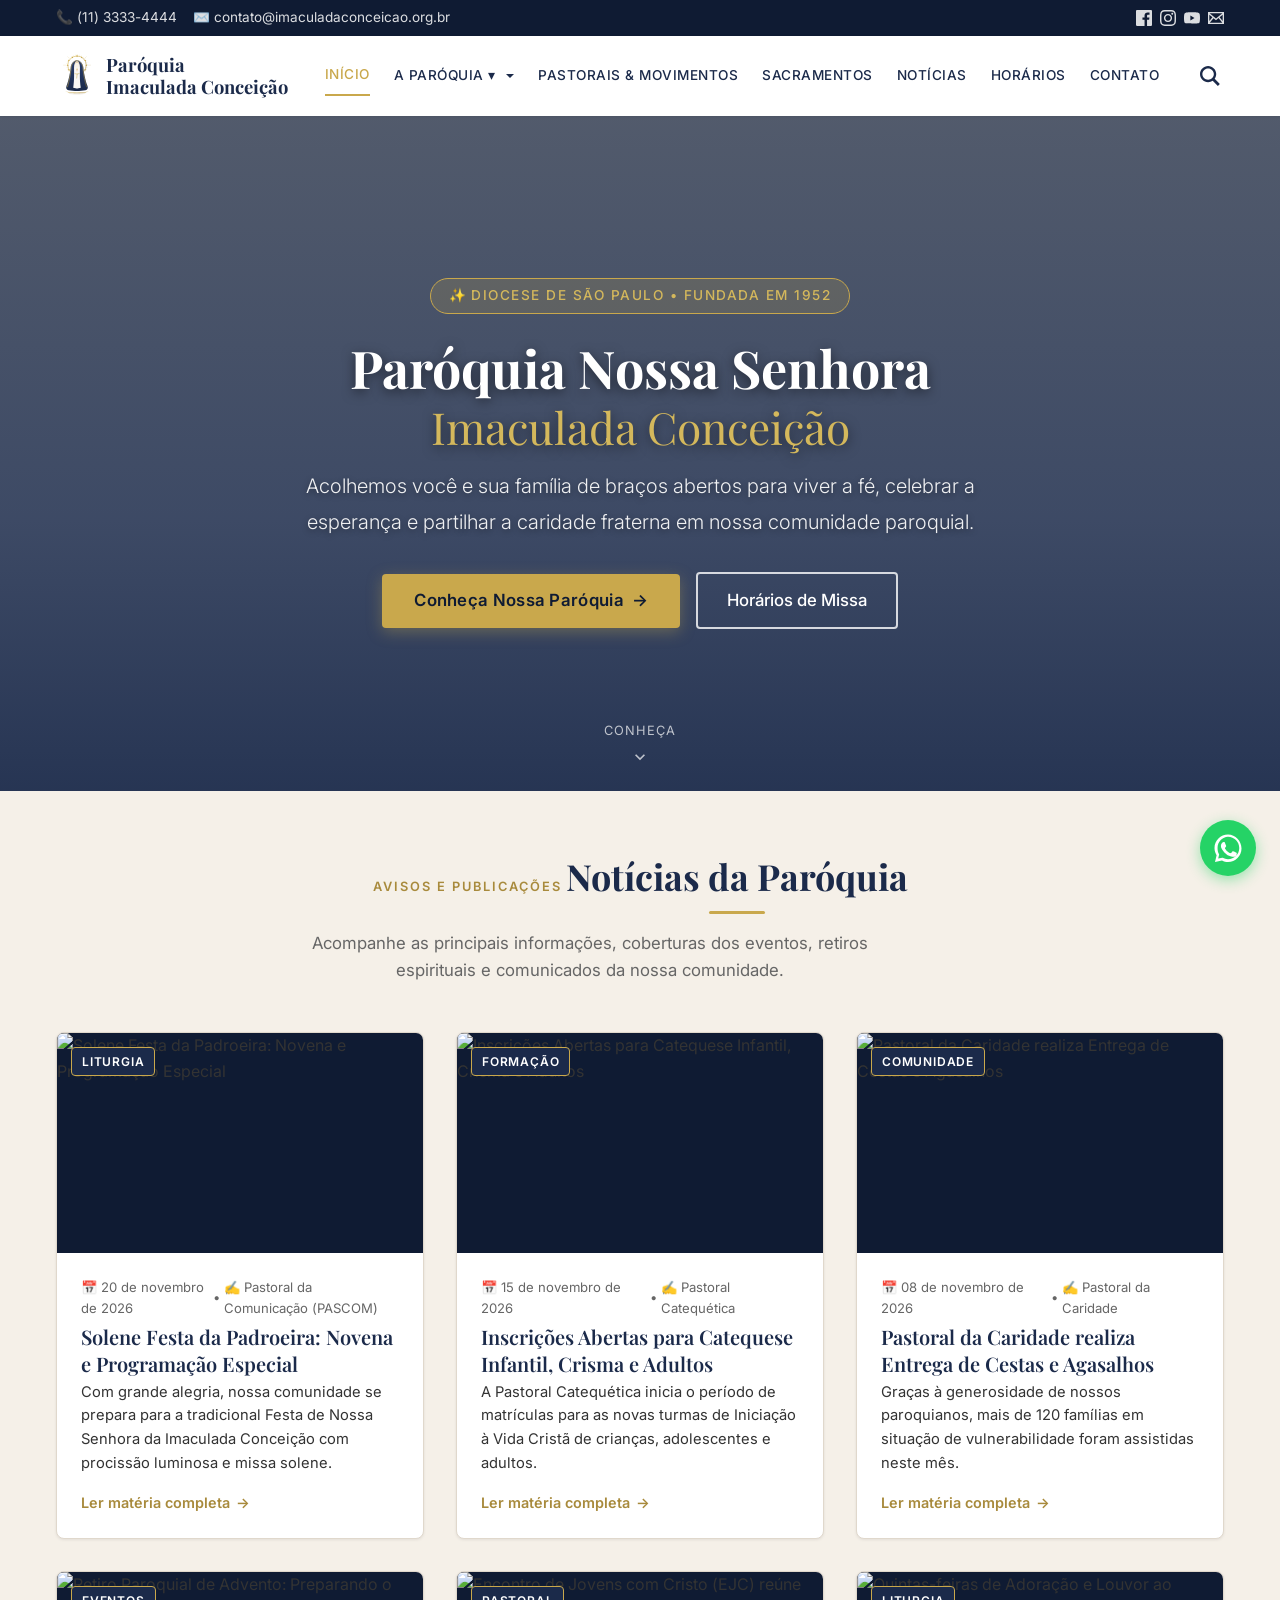
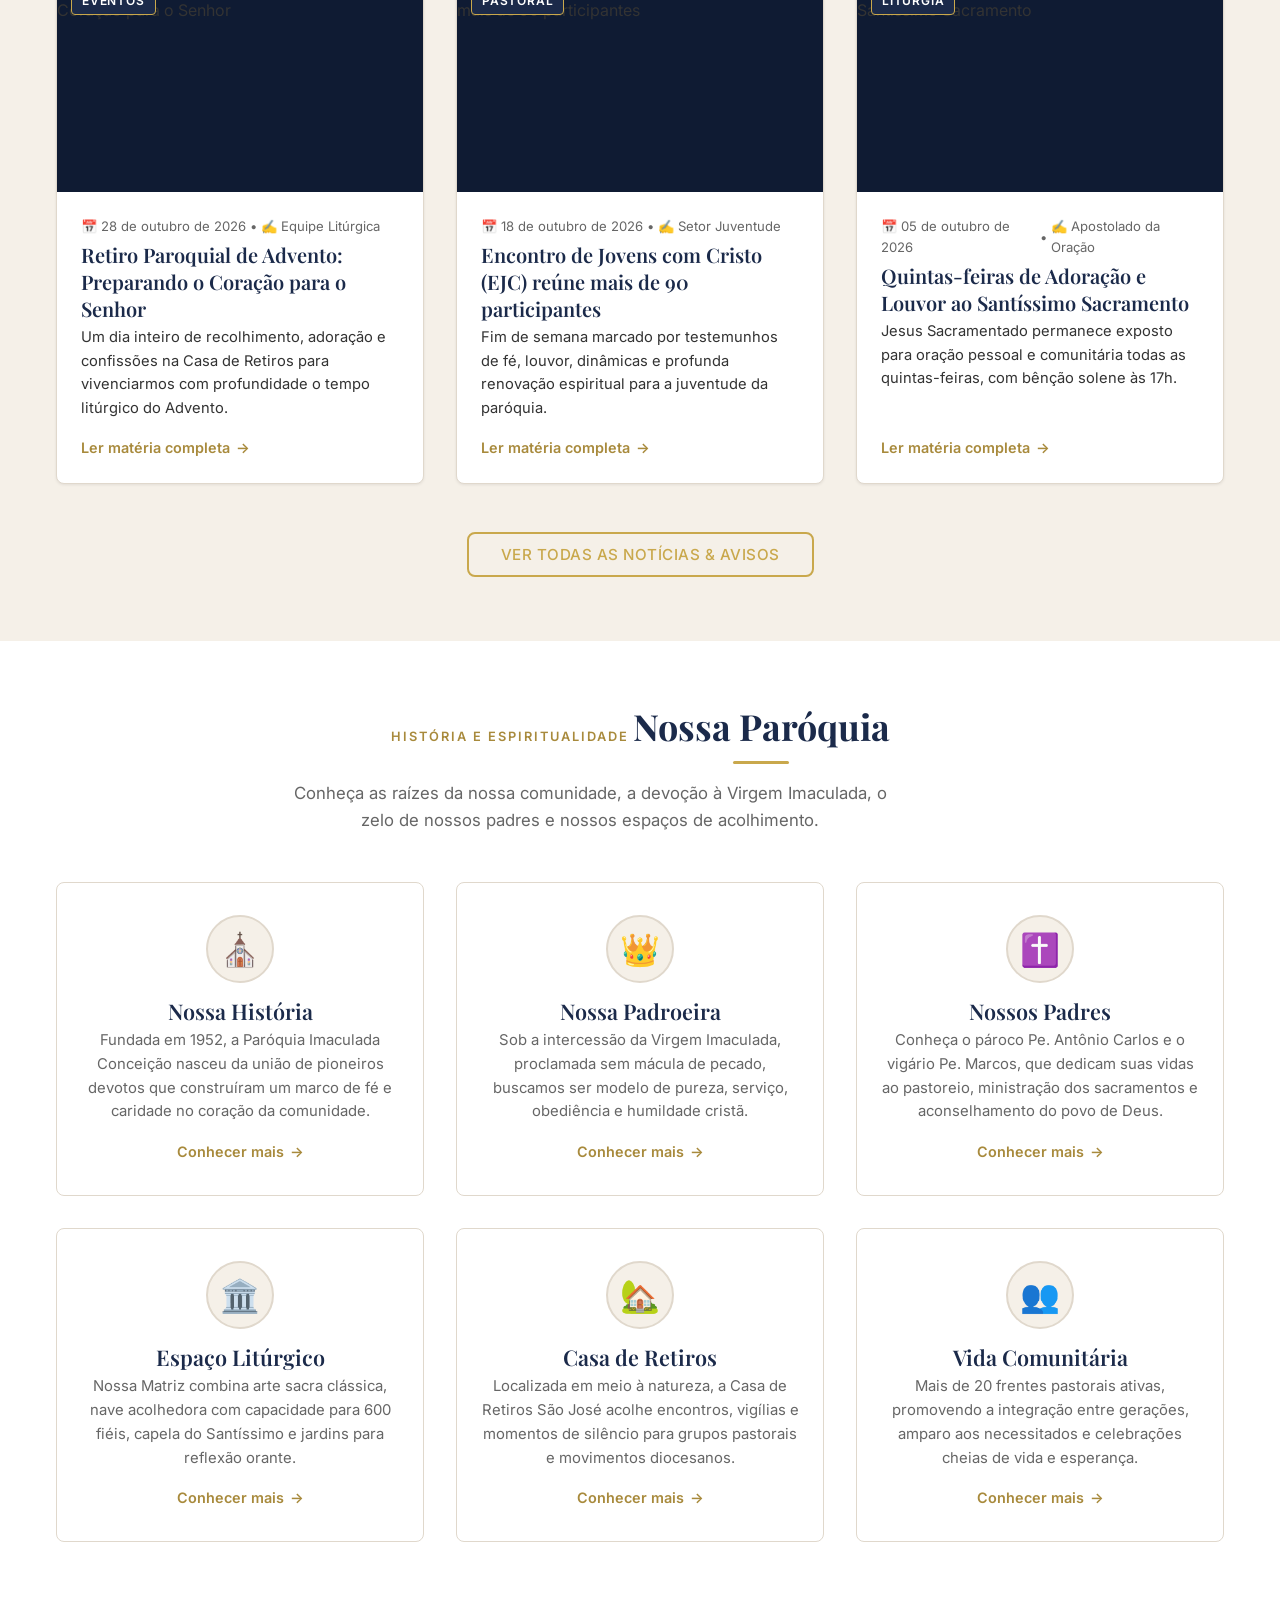
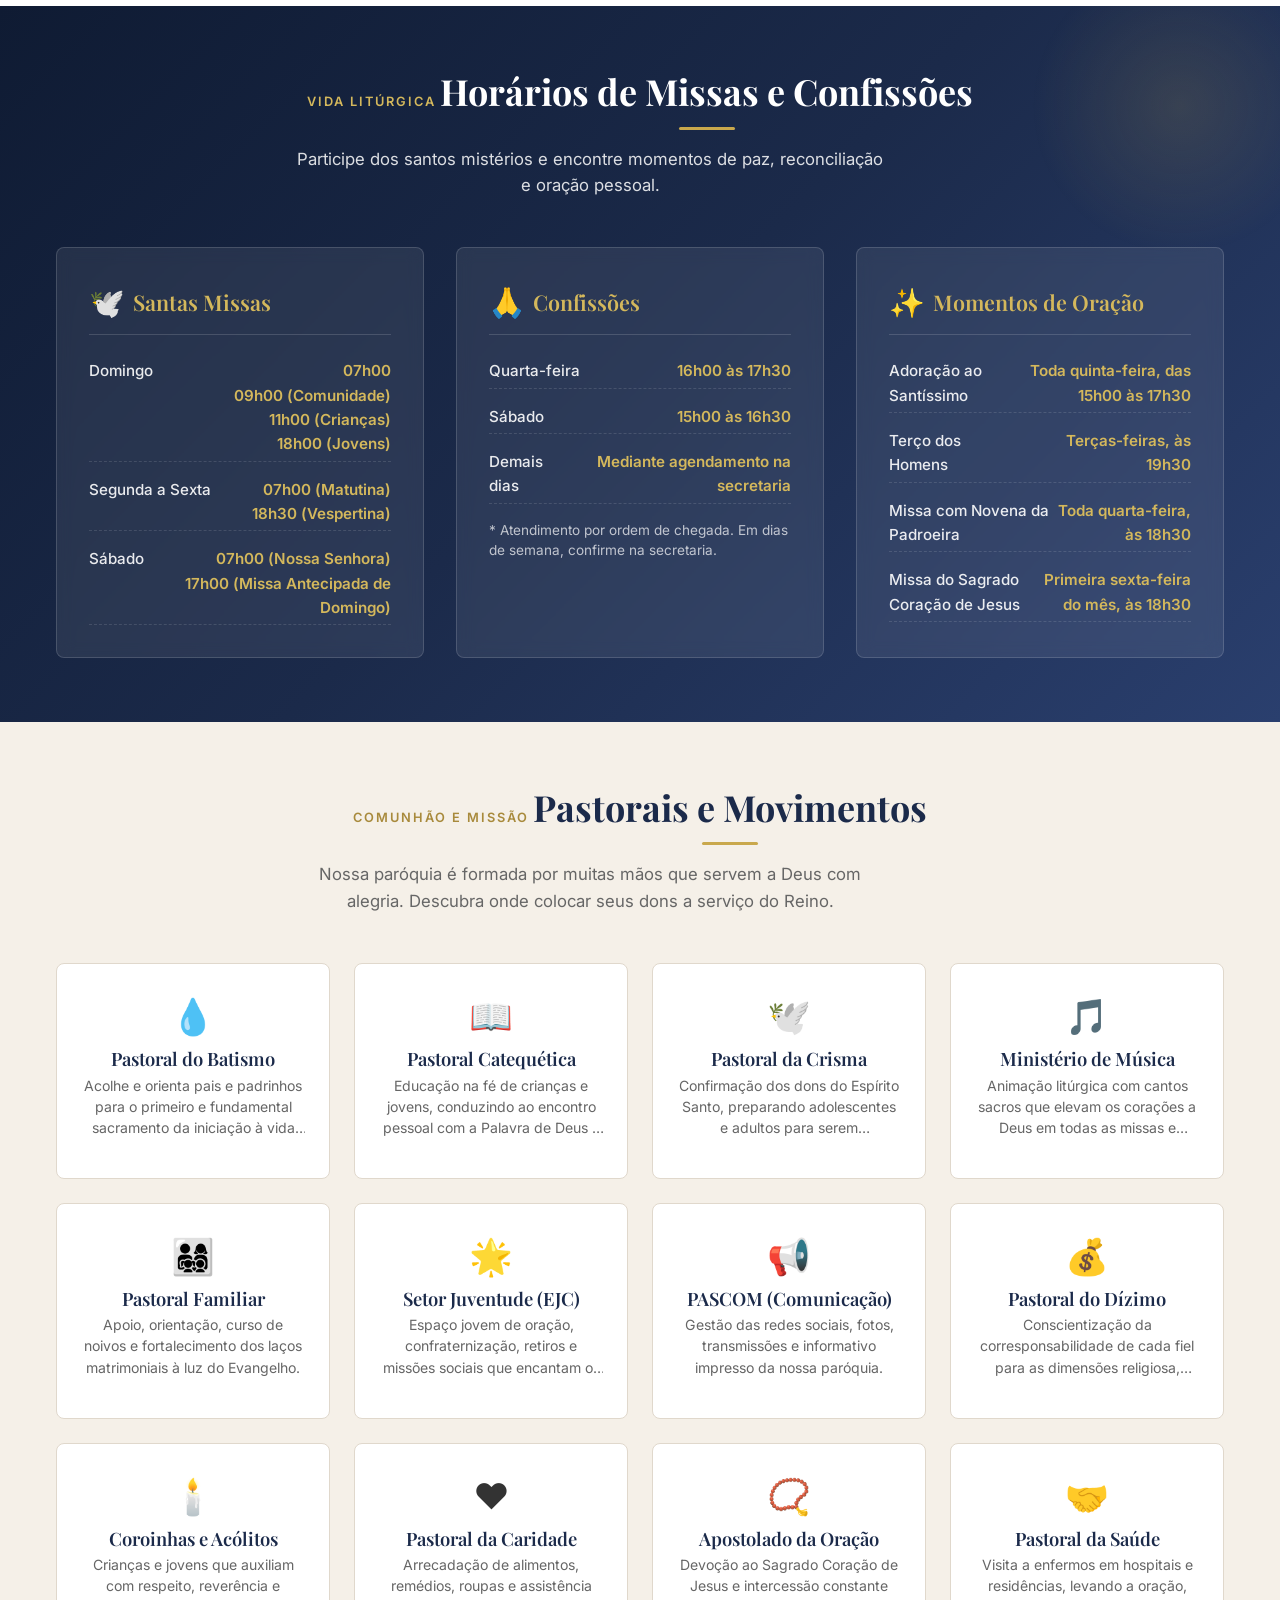
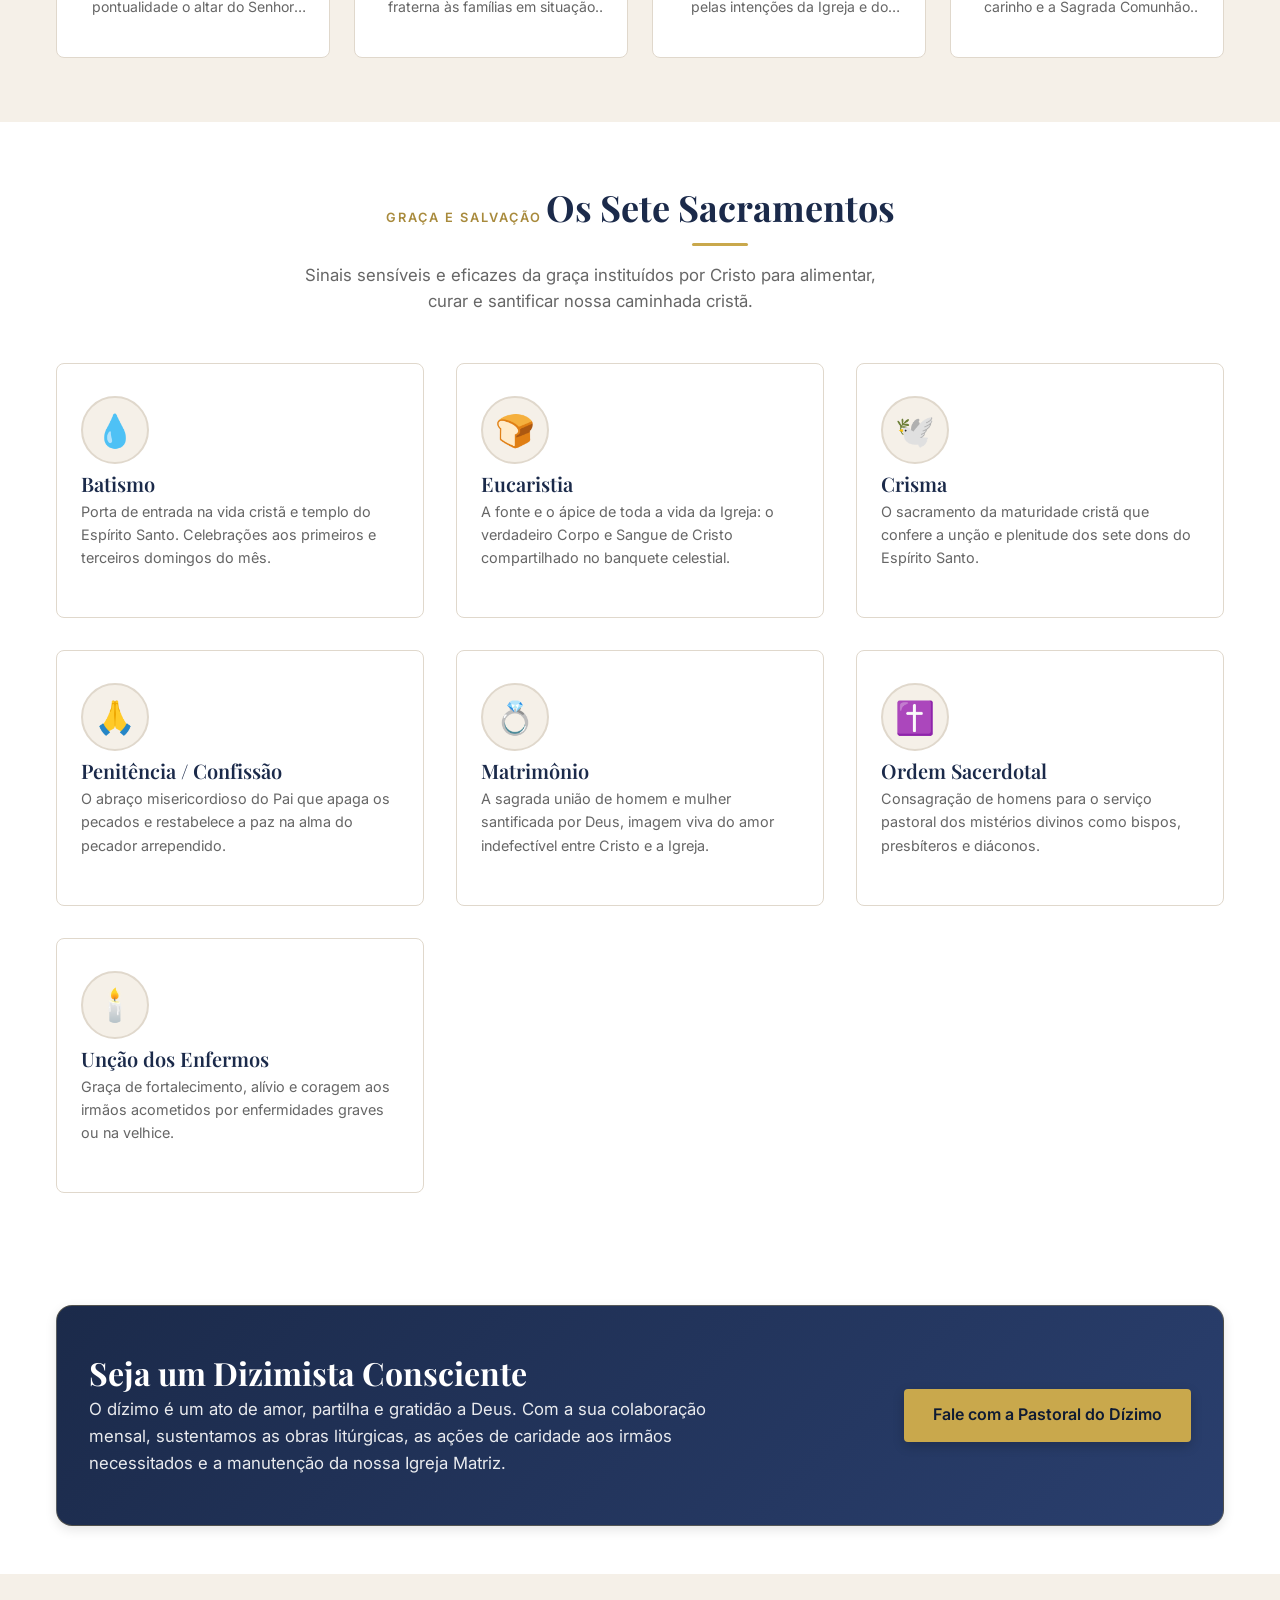
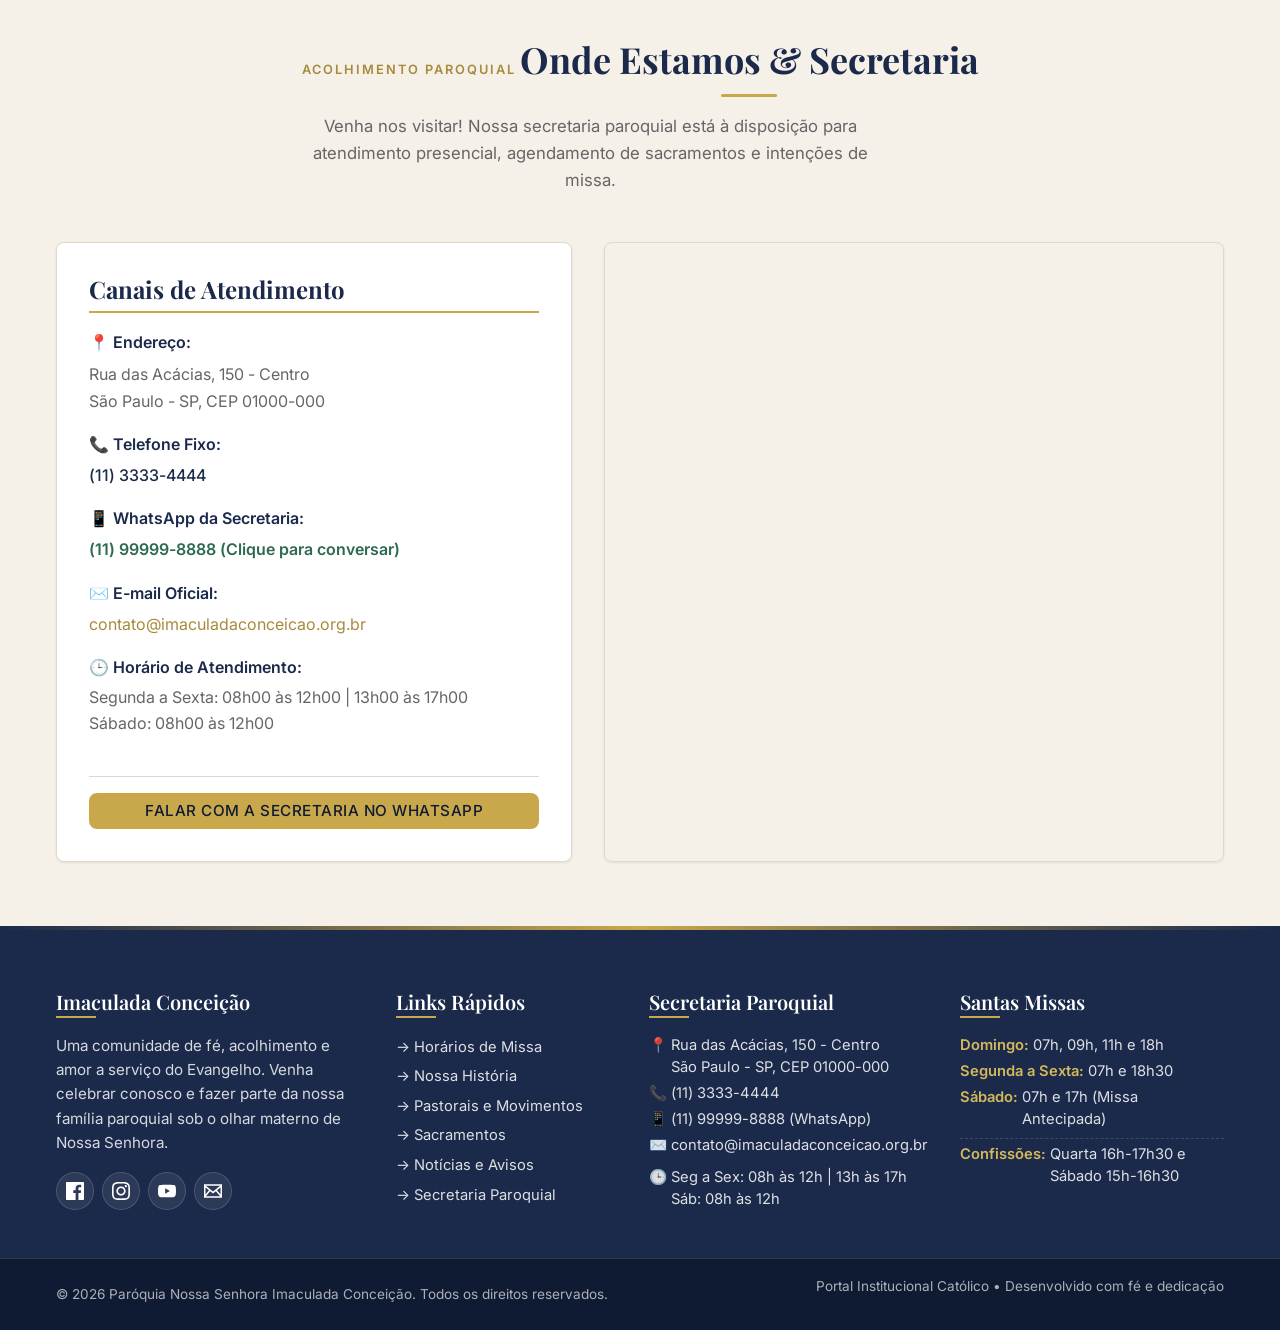
==== index.html @ 16fd5c94 ":tada: Commit inicial" ====
<!DOCTYPE html>
<html lang="pt-BR">
<head>
  <meta charset="UTF-8">
  <meta name="viewport" content="width=device-width, initial-scale=1.0">
  <meta name="description" content="Portal Institucional da Paróquia Nossa Senhora Imaculada Conceição. Horários de missas, confissões, pastorais, notícias e vida sacramental.">
  <meta name="keywords" content="paróquia, igreja católica, imaculada conceição, missas, confissão, batismo, crisma, catequese, são paulo">
  <meta name="author" content="Paróquia Nossa Senhora Imaculada Conceição">

  <!-- Open Graph / Redes Sociais -->
  <meta property="og:title" content="Paróquia Nossa Senhora Imaculada Conceição">
  <meta property="og:description" content="Uma comunidade de fé, acolhimento e amor a serviço do Evangelho. Venha celebrar conosco.">
  <meta property="og:type" content="website">
  <meta property="og:locale" content="pt_BR">
  <meta property="og:image" content="https://images.unsplash.com/photo-1543349689-9a4d426bee8e?w=1200&q=80">

  <title>Paróquia Nossa Senhora Imaculada Conceição — Portal Oficial</title>

  <!-- Favicon -->
  <link rel="icon" type="image/svg+xml" href="assets/logo.svg">

  <!-- Google Fonts: Playfair Display & Inter -->
  <link rel="preconnect" href="https://fonts.googleapis.com">
  <link rel="preconnect" href="https://fonts.gstatic.com" crossorigin>
  <link href="https://fonts.googleapis.com/css2?family=Inter:wght@300;400;500;600;700&family=Playfair+Display:ital,wght@0,500;0,600;0,700;1,400&display=swap" rel="stylesheet">

  <!-- Folhas de Estilo CSS -->
  <link rel="stylesheet" href="css/variables.css">
  <link rel="stylesheet" href="css/reset.css">
  <link rel="stylesheet" href="css/base.css">
  <link rel="stylesheet" href="css/header.css">
  <link rel="stylesheet" href="css/footer.css">
  <link rel="stylesheet" href="css/hero.css">
  <link rel="stylesheet" href="css/sections.css">
  <link rel="stylesheet" href="css/responsive.css">
</head>
<body>

  <!-- =======================================================================
       CABEÇALHO INSTITUCIONAL (HEADER)
       ======================================================================= -->
  <div id="header-container">
    <!-- Top bar com canais de contato e redes sociais à direita -->
    <div class="site-header__topbar">
      <div class="container">
        <div class="topbar__contact">
          <a href="tel:+551133334444">
            <span>📞</span> (11) 3333-4444
          </a>
          <a href="mailto:contato@imaculadaconceicao.org.br">
            <span>✉️</span> contato@imaculadaconceicao.org.br
          </a>
        </div>
        <div class="topbar__social">
          <a href="https://facebook.com/paroquiaimaculada" target="_blank" rel="noopener" aria-label="Facebook">
            <svg viewBox="0 0 24 24" width="16" height="16" fill="currentColor">
              <path d="M22.675 0h-21.35c-.732 0-1.325.593-1.325 1.325v21.351c0 .731.593 1.324 1.325 1.324h11.495v-9.294h-3.128v-3.622h3.128v-2.671c0-3.1 1.893-4.788 4.659-4.788 1.325 0 2.463.099 2.795.143v3.24l-1.918.001c-1.504 0-1.795.715-1.795 1.763v2.313h3.587l-.467 3.622h-3.12v9.293h6.116c.73 0 1.323-.593 1.323-1.325v-21.35c0-.732-.593-1.325-1.325-1.325z"/>
            </svg>
          </a>
          <a href="https://instagram.com/paroquiaimaculada" target="_blank" rel="noopener" aria-label="Instagram">
            <svg viewBox="0 0 24 24" width="16" height="16" fill="currentColor">
              <path d="M12 2.163c3.204 0 3.584.012 4.85.07 3.252.148 4.771 1.691 4.919 4.919.058 1.265.069 1.645.069 4.849 0 3.205-.012 3.584-.069 4.849-.149 3.225-1.664 4.771-4.919 4.919-1.266.058-1.644.07-4.85.07-3.204 0-3.584-.012-4.849-.07-3.26-.149-4.771-1.699-4.919-4.92-.058-1.265-.07-1.644-.07-4.849 0-3.204.013-3.583.07-4.849.149-3.227 1.664-4.771 4.919-4.919 1.266-.057 1.645-.069 4.849-.069zm0-2.163c-3.259 0-3.667.014-4.947.072-4.358.2-6.78 2.618-6.98 6.98-.059 1.281-.073 1.689-.073 4.948 0 3.259.014 3.668.072 4.948.2 4.358 2.618 6.78 6.98 6.98 1.281.058 1.689.072 4.948.072 3.259 0 3.668-.014 4.948-.072 4.354-.2 6.782-2.618 6.979-6.98.059-1.28.073-1.689.073-4.948 0-3.259-.014-3.667-.072-4.947-.196-4.354-2.617-6.78-6.979-6.98-1.281-.059-1.69-.073-4.949-.073zm0 5.838c-3.403 0-6.162 2.759-6.162 6.162s2.759 6.163 6.162 6.163 6.162-2.759 6.162-6.163c0-3.403-2.759-6.162-6.162-6.162zm0 10.162c-2.209 0-4-1.79-4-4 0-2.209 1.791-4 4-4s4 1.791 4 4c0 2.21-1.791 4-4 4zm6.406-11.845c-.796 0-1.441.645-1.441 1.44s.645 1.44 1.441 1.44c.795 0 1.439-.645 1.439-1.44s-.644-1.44-1.439-1.44z"/>
            </svg>
          </a>
          <a href="https://youtube.com/@paroquiaimaculada" target="_blank" rel="noopener" aria-label="YouTube">
            <svg viewBox="0 0 24 24" width="16" height="16" fill="currentColor">
              <path d="M23.498 6.186a3.016 3.016 0 0 0-2.122-2.136C19.505 3.545 12 3.545 12 3.545s-7.505 0-9.377.505A3.017 3.017 0 0 0 .502 6.186C0 8.07 0 12 0 12s0 3.93.502 5.814a3.016 3.016 0 0 0 2.122 2.136c1.871.505 9.376.505 9.376.505s7.505 0 9.377-.505a3.015 3.015 0 0 0 2.122-2.136C24 15.93 24 12 24 12s0-3.93-.502-5.814zM9.545 15.568V8.432L15.818 12l-6.273 3.568z"/>
            </svg>
          </a>
          <a href="mailto:contato@imaculadaconceicao.org.br" aria-label="E-mail">
            <svg viewBox="0 0 24 24" width="16" height="16" fill="currentColor">
              <path d="M0 3v18h24v-18h-24zm6.623 7.929l-4.623 5.712v-9.458l4.623 3.746zm-4.141-5.929h19.035l-9.517 7.713-9.518-7.713zm5.694 7.188l3.824 3.099 3.83-3.104 5.612 6.817h-18.779l5.513-6.812zm9.208-1.264l4.616-3.741v9.348l-4.616-5.607z"/>
            </svg>
          </a>
        </div>
      </div>
    </div>

    <!-- Header Principal -->
    <header class="site-header" id="site-header">
      <div class="container site-header__container">
        <!-- Branding à esquerda -->
        <a href="index.html" class="site-header__logo">
          <img src="assets/logo.svg" alt="Nossa Senhora da Imaculada Conceição" class="site-header__logo-img">
          <div class="site-header__logo-text">
            <span class="site-header__logo-parish">Paróquia</span>
            <span class="site-header__logo-name">Imaculada Conceição</span>
          </div>
        </a>

        <!-- Menu de Navegação -->
        <nav class="site-header__nav" id="main-nav">
          <ul class="nav-menu">
            <li class="nav-menu__item">
              <a href="index.html" class="nav-menu__link active">Início</a>
            </li>
            <li class="nav-menu__item nav-menu__item--has-children">
              <a href="#nossa-paroquia" class="nav-menu__link">
                A Paróquia <span class="dropdown-arrow">▾</span>
              </a>
              <ul class="nav-menu__dropdown">
                <li><a href="#nossa-paroquia" class="nav-menu__dropdown-link">História da Paróquia</a></li>
                <li><a href="#nossa-paroquia" class="nav-menu__dropdown-link">Nossa Padroeira</a></li>
                <li><a href="#nossa-paroquia" class="nav-menu__dropdown-link">Nossos Padres</a></li>
                <li><a href="#nossa-paroquia" class="nav-menu__dropdown-link">Espaço Litúrgico</a></li>
              </ul>
            </li>
            <li class="nav-menu__item">
              <a href="#pastorais" class="nav-menu__link">Pastorais & Movimentos</a>
            </li>
            <li class="nav-menu__item">
              <a href="#sacramentos" class="nav-menu__link">Sacramentos</a>
            </li>
            <li class="nav-menu__item">
              <a href="#noticias" class="nav-menu__link">Notícias</a>
            </li>
            <li class="nav-menu__item">
              <a href="#horarios" class="nav-menu__link">Horários</a>
            </li>
            <li class="nav-menu__item">
              <a href="#secretaria" class="nav-menu__link">Contato</a>
            </li>
          </ul>
        </nav>

        <!-- Ações do Header -->
        <div style="display: flex; align-items: center; gap: var(--space-sm);">
          <button class="site-header__search" id="search-toggle" aria-label="Abrir pesquisa">
            <svg viewBox="0 0 24 24" width="20" height="20" fill="currentColor">
              <path d="M23.809 21.646l-6.205-6.205c1.167-1.605 1.857-3.579 1.857-5.711 0-5.365-4.365-9.73-9.731-9.73-5.365 0-9.73 4.365-9.73 9.73 0 5.366 4.365 9.73 9.73 9.73 2.034 0 3.923-.627 5.487-1.698l6.238 6.238 2.354-2.354zm-20.955-11.916c0-3.792 3.085-6.877 6.877-6.877s6.877 3.085 6.877 6.877-3.085 6.877-6.877 6.877c-3.793 0-6.877-3.085-6.877-6.877z"/>
            </svg>
          </button>

          <button class="mobile-menu-toggle" id="mobile-menu-toggle" aria-label="Menu principal" aria-expanded="false">
            <span></span>
            <span></span>
            <span></span>
          </button>
        </div>
      </div>
    </header>

    <!-- Overlay de Busca -->
    <div class="search-overlay" id="search-overlay">
      <div class="container">
        <div class="search-overlay__inner">
          <input type="text" class="search-overlay__input" id="search-input" placeholder="O que você procura? (ex: missas, batismo, notícias...)" autocomplete="off">
          <button class="search-overlay__close" id="search-close" aria-label="Fechar busca">✕</button>
        </div>
        <div class="search-overlay__results" id="search-results"></div>
      </div>
    </div>

    <!-- Backdrop Mobile -->
    <div class="mobile-menu-overlay" id="mobile-menu-overlay"></div>
  </div>

  <!-- =======================================================================
       CONTEÚDO PRINCIPAL (MAIN)
       ======================================================================= -->
  <main>

    <!-- 1. DESTAQUE INSTITUCIONAL (HERO BANNER) -->
    <section class="hero" id="inicio" style="background-image: url('https://images.unsplash.com/photo-1543349689-9a4d426bee8e?w=1920&q=80');">
      <div class="hero__content">
        <div class="hero__badge">
          <span>✨</span> Diocese de São Paulo • Fundada em 1952
        </div>
        <h1 class="hero__title">
          Paróquia Nossa Senhora
          <span>Imaculada Conceição</span>
        </h1>
        <p class="hero__subtitle">
          Acolhemos você e sua família de braços abertos para viver a fé, celebrar a esperança e partilhar a caridade fraterna em nossa comunidade paroquial.
        </p>
        <div class="hero__actions">
          <a href="#nossa-paroquia" class="hero__cta-primary">
            <span>Conheça Nossa Paróquia</span>
            <span>→</span>
          </a>
          <a href="#horarios" class="hero__cta-secondary">
            <span>Horários de Missa</span>
          </a>
        </div>
      </div>

      <a href="#noticias" class="hero__scroll-indicator" aria-label="Rolar para baixo">
        <span>Conheça</span>
        <svg viewBox="0 0 24 24"><path d="M7.41 8.59L12 13.17l4.59-4.58L18 10l-6 6-6-6 1.41-1.41z"/></svg>
      </a>
    </section>

    <!-- 2. NOTÍCIAS & AVISOS PAROQUIAIS -->
    <section class="section section-news" id="noticias">
      <div class="container">
        <div class="section-header scroll-reveal">
          <span class="section-tag">Avisos e Publicações</span>
          <h2 class="section-title">Notícias da Paróquia</h2>
          <p class="section-subtitle">
            Acompanhe as principais informações, coberturas dos eventos, retiros espirituais e comunicados da nossa comunidade.
          </p>
        </div>

        <div class="news-grid" id="news-grid">
          <!-- Renderizado dinamicamente por main.js via data.js -->
        </div>

        <div class="text-center" style="margin-top: var(--space-2xl);">
          <a href="#noticias" class="btn btn--outline" style="padding: 0.8rem 2rem;">
            Ver Todas as Notícias & Avisos
          </a>
        </div>
      </div>
    </section>

    <!-- 3. NOSSA PARÓQUIA (INSTITUCIONAL) -->
    <section class="section section-parish" id="nossa-paroquia">
      <div class="container">
        <div class="section-header scroll-reveal">
          <span class="section-tag">História e Espiritualidade</span>
          <h2 class="section-title">Nossa Paróquia</h2>
          <p class="section-subtitle">
            Conheça as raízes da nossa comunidade, a devoção à Virgem Imaculada, o zelo de nossos padres e nossos espaços de acolhimento.
          </p>
        </div>

        <div class="parish-grid" id="parish-grid">
          <!-- Renderizado dinamicamente por main.js via data.js -->
        </div>
      </div>
    </section>

    <!-- 4. HORÁRIOS DAS CELEBRAÇÕES LITÚRGICAS -->
    <section class="section section-schedules" id="horarios">
      <div class="container">
        <div class="section-header scroll-reveal">
          <span class="section-tag">Vida Litúrgica</span>
          <h2 class="section-title">Horários de Missas e Confissões</h2>
          <p class="section-subtitle">
            Participe dos santos mistérios e encontre momentos de paz, reconciliação e oração pessoal.
          </p>
        </div>

        <div class="schedules-grid" id="schedules-grid">
          <!-- Renderizado dinamicamente por main.js via data.js -->
        </div>
      </div>
    </section>

    <!-- 5. PASTORAIS E MOVIMENTOS -->
    <section class="section section-pastorals" id="pastorais">
      <div class="container">
        <div class="section-header scroll-reveal">
          <span class="section-tag">Comunhão e Missão</span>
          <h2 class="section-title">Pastorais e Movimentos</h2>
          <p class="section-subtitle">
            Nossa paróquia é formada por muitas mãos que servem a Deus com alegria. Descubra onde colocar seus dons a serviço do Reino.
          </p>
        </div>

        <div class="pastorals-grid" id="pastorals-grid">
          <!-- Renderizado dinamicamente por main.js via data.js -->
        </div>
      </div>
    </section>

    <!-- 6. SACRAMENTOS DA IGREJA -->
    <section class="section" id="sacramentos" style="background-color: #FFFFFF;">
      <div class="container">
        <div class="section-header scroll-reveal">
          <span class="section-tag">Graça e Salvação</span>
          <h2 class="section-title">Os Sete Sacramentos</h2>
          <p class="section-subtitle">
            Sinais sensíveis e eficazes da graça instituídos por Cristo para alimentar, curar e santificar nossa caminhada cristã.
          </p>
        </div>

        <div class="parish-grid" id="sacraments-grid">
          <!-- Renderizado dinamicamente por main.js via data.js -->
        </div>
      </div>
    </section>

    <!-- 7. CTA: DÍZIMO E PARTICIPAÇÃO FRATERNA -->
    <section class="section-cta" id="dizimo">
      <div class="container">
        <div class="cta-box scroll-reveal">
          <div class="cta-box__content">
            <h3 class="cta-box__title">Seja um Dizimista Consciente</h3>
            <p class="cta-box__text">
              O dízimo é um ato de amor, partilha e gratidão a Deus. Com a sua colaboração mensal, sustentamos as obras litúrgicas, as ações de caridade aos irmãos necessitados e a manutenção da nossa Igreja Matriz.
            </p>
          </div>
          <a href="https://wa.me/5511999998888?text=Ol%C3%A1%2C%20gostaria%20de%20informa%C3%A7%C3%B5es%20sobre%20como%20ser%20um%20dizimista" class="cta-box__button" target="_blank" rel="noopener">
            Fale com a Pastoral do Dízimo
          </a>
        </div>
      </div>
    </section>

    <!-- 8. SECRETARIA & LOCALIZAÇÃO (MAPA GOOGLE) -->
    <section class="section" id="secretaria" style="background-color: var(--color-bg-alt);">
      <div class="container">
        <div class="section-header scroll-reveal">
          <span class="section-tag">Acolhimento Paroquial</span>
          <h2 class="section-title">Onde Estamos & Secretaria</h2>
          <p class="section-subtitle">
            Venha nos visitar! Nossa secretaria paroquial está à disposição para atendimento presencial, agendamento de sacramentos e intenções de missa.
          </p>
        </div>

        <div style="display: grid; grid-template-columns: 1fr 1.2fr; gap: var(--space-xl); align-items: stretch;" class="responsive-stack">
          <!-- Bloco Informativo de Contato -->
          <div style="background: #FFFFFF; padding: var(--space-xl); border-radius: var(--radius-md); border: 1px solid var(--color-border); box-shadow: var(--shadow-sm); display: flex; flex-direction: column; justify-content: space-between;">
            <div>
              <h3 style="font-family: var(--font-heading); font-size: 1.5rem; color: var(--color-primary); margin-bottom: var(--space-md); border-bottom: 2px solid var(--color-accent); padding-bottom: 8px;">
                Canais de Atendimento
              </h3>
              
              <div style="margin-bottom: var(--space-md);">
                <p style="font-weight: 600; color: var(--color-primary); margin-bottom: 4px;">📍 Endereço:</p>
                <p style="color: var(--color-text-light);">Rua das Acácias, 150 - Centro<br>São Paulo - SP, CEP 01000-000</p>
              </div>

              <div style="margin-bottom: var(--space-md);">
                <p style="font-weight: 600; color: var(--color-primary); margin-bottom: 4px;">📞 Telefone Fixo:</p>
                <p><a href="tel:+551133334444" style="color: var(--color-primary); text-decoration: none; font-weight: 500;">(11) 3333-4444</a></p>
              </div>

              <div style="margin-bottom: var(--space-md);">
                <p style="font-weight: 600; color: var(--color-primary); margin-bottom: 4px;">📱 WhatsApp da Secretaria:</p>
                <p><a href="https://wa.me/5511999998888" target="_blank" rel="noopener" style="color: var(--color-success); font-weight: 600; text-decoration: none;">(11) 99999-8888 (Clique para conversar)</a></p>
              </div>

              <div style="margin-bottom: var(--space-md);">
                <p style="font-weight: 600; color: var(--color-primary); margin-bottom: 4px;">✉️ E-mail Oficial:</p>
                <p><a href="mailto:contato@imaculadaconceicao.org.br" style="color: var(--color-accent-dark); text-decoration: none;">contato@imaculadaconceicao.org.br</a></p>
              </div>

              <div>
                <p style="font-weight: 600; color: var(--color-primary); margin-bottom: 4px;">🕒 Horário de Atendimento:</p>
                <p style="color: var(--color-text-light); line-height: 1.6;">
                  Segunda a Sexta: 08h00 às 12h00 | 13h00 às 17h00<br>
                  Sábado: 08h00 às 12h00
                </p>
              </div>
            </div>

            <div style="margin-top: var(--space-lg); padding-top: var(--space-md); border-top: 1px solid var(--color-border);">
              <a href="https://wa.me/5511999998888?text=Ol%C3%A1%2C%20gostaria%20de%20informa%C3%A7%C3%B5es" target="_blank" rel="noopener" class="btn btn--primary" style="display: block; text-align: center;">
                Falar com a Secretaria no WhatsApp
              </a>
            </div>
          </div>

          <!-- Mapa Interativo do Google Maps -->
          <div style="border-radius: var(--radius-md); overflow: hidden; box-shadow: var(--shadow-sm); border: 1px solid var(--color-border); min-height: 380px;">
            <iframe 
              src="https://www.google.com/maps/embed?pb=!1m18!1m12!1m3!1d3657.1975!2d-46.634!3d-23.548!2m3!1f0!2f0!3f0!3m2!1i1024!2i768!4f13.1!3m3!1m2!1s0x0%3A0x0!2zMjPCsDMyJzUyLjgiUyA0NsKwMzgnMDIuNCJX!5e0!3m2!1spt-BR!2sbr" 
              width="100%" 
              height="100%" 
              style="border: 0; min-height: 380px;" 
              allowfullscreen="" 
              loading="lazy" 
              referrerpolicy="no-referrer-when-downgrade"
              title="Mapa de Localização da Paróquia Imaculada Conceição">
            </iframe>
          </div>
        </div>
      </div>
    </section>

  </main>

  <!-- =======================================================================
       RODAPÉ INSTITUCIONAL (FOOTER)
       ======================================================================= -->
  <div id="footer-container">
    <footer class="site-footer" id="contato">
      <div class="container">
        <div class="footer-grid">
          <!-- Coluna 1: Sobre & Redes -->
          <div class="footer-col">
            <h3 class="footer-col__title">Imaculada Conceição</h3>
            <p>Uma comunidade de fé, acolhimento e amor a serviço do Evangelho. Venha celebrar conosco e fazer parte da nossa família paroquial sob o olhar materno de Nossa Senhora.</p>
            <div class="footer-col__social">
              <a href="https://facebook.com/paroquiaimaculada" class="footer-col__social-link" target="_blank" rel="noopener" aria-label="Facebook">
                <svg viewBox="0 0 24 24"><path d="M22.675 0h-21.35c-.732 0-1.325.593-1.325 1.325v21.351c0 .731.593 1.324 1.325 1.324h11.495v-9.294h-3.128v-3.622h3.128v-2.671c0-3.1 1.893-4.788 4.659-4.788 1.325 0 2.463.099 2.795.143v3.24l-1.918.001c-1.504 0-1.795.715-1.795 1.763v2.313h3.587l-.467 3.622h-3.12v9.293h6.116c.73 0 1.323-.593 1.323-1.325v-21.35c0-.732-.593-1.325-1.325-1.325z"/></svg>
              </a>
              <a href="https://instagram.com/paroquiaimaculada" class="footer-col__social-link" target="_blank" rel="noopener" aria-label="Instagram">
                <svg viewBox="0 0 24 24"><path d="M12 2.163c3.204 0 3.584.012 4.85.07 3.252.148 4.771 1.691 4.919 4.919.058 1.265.069 1.645.069 4.849 0 3.205-.012 3.584-.069 4.849-.149 3.225-1.664 4.771-4.919 4.919-1.266.058-1.644.07-4.85.07-3.204 0-3.584-.012-4.849-.07-3.26-.149-4.771-1.699-4.919-4.92-.058-1.265-.07-1.644-.07-4.849 0-3.204.013-3.583.07-4.849.149-3.227 1.664-4.771 4.919-4.919 1.266-.057 1.645-.069 4.849-.069zm0-2.163c-3.259 0-3.667.014-4.947.072-4.358.2-6.78 2.618-6.98 6.98-.059 1.281-.073 1.689-.073 4.948 0 3.259.014 3.668.072 4.948.2 4.358 2.618 6.78 6.98 6.98 1.281.058 1.689.072 4.948.072 3.259 0 3.668-.014 4.948-.072 4.354-.2 6.782-2.618 6.979-6.98.059-1.28.073-1.689.073-4.948 0-3.259-.014-3.667-.072-4.947-.196-4.354-2.617-6.78-6.979-6.98-1.281-.059-1.69-.073-4.949-.073zm0 5.838c-3.403 0-6.162 2.759-6.162 6.162s2.759 6.163 6.162 6.163 6.162-2.759 6.162-6.163c0-3.403-2.759-6.162-6.162-6.162zm0 10.162c-2.209 0-4-1.79-4-4 0-2.209 1.791-4 4-4s4 1.791 4 4c0 2.21-1.791 4-4 4zm6.406-11.845c-.796 0-1.441.645-1.441 1.44s.645 1.44 1.441 1.44c.795 0 1.439-.645 1.439-1.44s-.644-1.44-1.439-1.44z"/></svg>
              </a>
              <a href="https://youtube.com/@paroquiaimaculada" class="footer-col__social-link" target="_blank" rel="noopener" aria-label="YouTube">
                <svg viewBox="0 0 24 24"><path d="M23.498 6.186a3.016 3.016 0 0 0-2.122-2.136C19.505 3.545 12 3.545 12 3.545s-7.505 0-9.377.505A3.017 3.017 0 0 0 .502 6.186C0 8.07 0 12 0 12s0 3.93.502 5.814a3.016 3.016 0 0 0 2.122 2.136c1.871.505 9.376.505 9.376.505s7.505 0 9.377-.505a3.015 3.015 0 0 0 2.122-2.136C24 15.93 24 12 24 12s0-3.93-.502-5.814zM9.545 15.568V8.432L15.818 12l-6.273 3.568z"/></svg>
              </a>
              <a href="mailto:contato@imaculadaconceicao.org.br" class="footer-col__social-link" aria-label="E-mail">
                <svg viewBox="0 0 24 24"><path d="M0 3v18h24v-18h-24zm6.623 7.929l-4.623 5.712v-9.458l4.623 3.746zm-4.141-5.929h19.035l-9.517 7.713-9.518-7.713zm5.694 7.188l3.824 3.099 3.83-3.104 5.612 6.817h-18.779l5.513-6.812zm9.208-1.264l4.616-3.741v9.348l-4.616-5.607z"/></svg>
              </a>
            </div>
          </div>

          <!-- Coluna 2: Links Rápidos -->
          <div class="footer-col">
            <h3 class="footer-col__title">Links Rápidos</h3>
            <ul class="footer-col__list">
              <li><a href="#horarios" class="footer-col__link">→ Horários de Missa</a></li>
              <li><a href="#nossa-paroquia" class="footer-col__link">→ Nossa História</a></li>
              <li><a href="#pastorais" class="footer-col__link">→ Pastorais e Movimentos</a></li>
              <li><a href="#sacramentos" class="footer-col__link">→ Sacramentos</a></li>
              <li><a href="#noticias" class="footer-col__link">→ Notícias e Avisos</a></li>
              <li><a href="#secretaria" class="footer-col__link">→ Secretaria Paroquial</a></li>
            </ul>
          </div>

          <!-- Coluna 3: Contato & Secretaria -->
          <div class="footer-col">
            <h3 class="footer-col__title">Secretaria Paroquial</h3>
            <ul class="footer-col__list">
              <li class="footer-col__item">
                <span>📍</span>
                <span>Rua das Acácias, 150 - Centro<br>São Paulo - SP, CEP 01000-000</span>
              </li>
              <li class="footer-col__item">
                <span>📞</span>
                <a href="tel:+551133334444" class="footer-col__link">(11) 3333-4444</a>
              </li>
              <li class="footer-col__item">
                <span>📱</span>
                <a href="https://wa.me/5511999998888" target="_blank" rel="noopener" class="footer-col__link">(11) 99999-8888 (WhatsApp)</a>
              </li>
              <li class="footer-col__item">
                <span>✉️</span>
                <a href="mailto:contato@imaculadaconceicao.org.br" class="footer-col__link">contato@imaculadaconceicao.org.br</a>
              </li>
              <li class="footer-col__item" style="margin-top: 6px;">
                <span>🕒</span>
                <span>Seg a Sex: 08h às 12h | 13h às 17h<br>Sáb: 08h às 12h</span>
              </li>
            </ul>
          </div>

          <!-- Coluna 4: Horários Principais -->
          <div class="footer-col">
            <h3 class="footer-col__title">Santas Missas</h3>
            <ul class="footer-col__list">
              <li class="footer-col__item">
                <strong>Domingo:</strong> 07h, 09h, 11h e 18h
              </li>
              <li class="footer-col__item">
                <strong>Segunda a Sexta:</strong> 07h e 18h30
              </li>
              <li class="footer-col__item">
                <strong>Sábado:</strong> 07h e 17h (Missa Antecipada)
              </li>
              <li class="footer-col__item" style="margin-top: var(--space-xs); padding-top: var(--space-xs); border-top: 1px dashed rgba(255,255,255,0.15);">
                <strong>Confissões:</strong> Quarta 16h-17h30 e Sábado 15h-16h30
              </li>
            </ul>
          </div>
        </div>
      </div>

      <!-- Barra de Direitos e Créditos -->
      <div class="footer-bottom">
        <div class="container">
          <p class="footer-bottom__copy">
            &copy; 2026 Paróquia Nossa Senhora Imaculada Conceição. Todos os direitos reservados.
          </p>
          <p class="footer-bottom__dev">
            Portal Institucional Católico • Desenvolvido com fé e dedicação
          </p>
        </div>
      </div>
    </footer>

    <!-- Botão Flutuante do WhatsApp -->
    <a href="https://wa.me/5511999998888?text=Ol%C3%A1%2C%20gostaria%20de%20informa%C3%A7%C3%B5es%20sobre%20a%20Par%C3%B3quia%20Imaculada%20Concei%C3%A7%C3%A3o" class="whatsapp-float" target="_blank" rel="noopener" aria-label="Fale conosco pelo WhatsApp">
      <svg viewBox="0 0 32 32"><path d="M16 2.5C8.544 2.5 2.5 8.544 2.5 16c0 2.656.772 5.131 2.106 7.219L3 30l7.009-1.575C12.016 29.356 13.953 30 16 30c7.456 0 13.5-6.044 13.5-13.5S23.456 2.5 16 2.5zm0 2.25c6.212 0 11.25 5.038 11.25 11.25S22.212 27.25 16 27.25c-1.897 0-3.691-.497-5.263-1.378l-.378-.212-4.147.931.931-4.147-.212-.378C6.047 20.491 5.55 18.697 5.55 16 5.55 9.788 10.588 4.75 16 4.75zm-4.706 5.55c-.259 0-.675.097-1.028.481-.353.384-1.353 1.322-1.353 3.225s1.384 3.738 1.578 3.994c.194.256 2.675 4.275 6.619 5.819.938.369 1.672.588 2.244.772.944.3 1.803.259 2.481.156.756-.116 2.325-.95 2.65-1.869.325-.919.325-1.706.228-1.869-.097-.162-.353-.259-.741-.453s-2.325-1.147-2.684-1.278c-.359-.131-.622-.194-.884.194s-1.019 1.278-1.25 1.541c-.231.262-.462.294-.85.097s-1.644-.606-3.131-1.931c-1.156-1.031-1.938-2.306-2.166-2.694-.228-.388-.025-.597.169-.791.175-.175.388-.456.581-.684.194-.228.259-.388.388-.647.128-.259.066-.488-.031-.684-.097-.197-.884-2.131-1.212-2.919-.322-.769-.647-.666-.888-.678-.228-.013-.488-.016-.75-.016z"/></svg>
    </a>

    <!-- Botão Voltar ao Topo -->
    <button class="back-to-top" id="back-to-top" aria-label="Voltar ao topo da página">
      <svg viewBox="0 0 24 24"><path d="M12 4l-8 8h5v8h6v-8h5z"/></svg>
    </button>
  </div>

  <!-- Scripts JavaScript (ordem essencial) -->
  <script src="js/data.js"></script>
  <script src="js/animations.js"></script>
  <script src="js/search.js"></script>
  <script src="js/components.js"></script>
  <script src="js/main.js"></script>
</body>
</html>
---- css/variables.css ----
/* ==========================================================================
   VARIABLES — Design Tokens
   Paróquia Imaculada Conceição
   ========================================================================== */

:root {
  /* ── Colors ───────────────────────────────────────────────────────────── */
  --color-primary:       #1B2A4A;
  --color-primary-light:  #2A3F6E;
  --color-primary-dark:   #0F1B33;
  --color-accent:        #C9A84C;
  --color-accent-light:   #D4B85C;
  --color-accent-dark:    #A88A3C;
  --color-background:    #FFFFFF;
  --color-bg-alt:        #F5F0E8;
  --color-text:          #333333;
  --color-text-light:    #666666;
  --color-border:        #E0D8CC;
  --color-success:       #2D6A4F;
  --color-overlay:       rgba(27, 42, 74, 0.85);

  /* ── Typography ───────────────────────────────────────────────────────── */
  --font-heading: 'Playfair Display', serif;
  --font-body:    'Inter', sans-serif;

  /* ── Spacing ──────────────────────────────────────────────────────────── */
  --space-xs:  0.25rem;   /*  4px */
  --space-sm:  0.5rem;    /*  8px */
  --space-md:  1rem;      /* 16px */
  --space-lg:  1.5rem;    /* 24px */
  --space-xl:  2rem;      /* 32px */
  --space-2xl: 3rem;      /* 48px */
  --space-3xl: 4rem;      /* 64px */

  /* ── Border Radius ────────────────────────────────────────────────────── */
  --radius-sm: 4px;
  --radius-md: 8px;
  --radius-lg: 16px;

  /* ── Shadows ──────────────────────────────────────────────────────────── */
  --shadow-sm:  0 1px  3px rgba(0, 0, 0, 0.08);
  --shadow-md:  0 4px 12px rgba(0, 0, 0, 0.10);
  --shadow-lg:  0 8px 30px rgba(0, 0, 0, 0.15);

  /* ── Transitions ──────────────────────────────────────────────────────── */
  --transition-fast:   0.2s ease;
  --transition-normal: 0.3s ease;

  /* ── Layout ───────────────────────────────────────────────────────────── */
  --container-max:  1200px;
  --header-height:  80px;

  /* ── Z-indexes ────────────────────────────────────────────────────────── */
  --z-dropdown: 100;
  --z-header:   1000;
  --z-overlay:  2000;
  --z-modal:    3000;
}
---- css/base.css ----
/* ==========================================================================
   BASE — Typography, Containers, Buttons, Utilities
   ========================================================================== */

/* ── Google Fonts ───────────────────────────────────────────────────────── */
@import url('https://fonts.googleapis.com/css2?family=Playfair+Display:wght@400;600;700&family=Inter:wght@300;400;500;600&display=swap');

/* ── Body ───────────────────────────────────────────────────────────────── */
body {
  font-family: var(--font-body);
  font-size: 1rem;
  font-weight: 400;
  color: var(--color-text);
  background-color: var(--color-background);
  line-height: 1.6;
}

/* ── Headings ───────────────────────────────────────────────────────────── */
h1, h2, h3, h4, h5, h6 {
  font-family: var(--font-heading);
  color: var(--color-primary);
  font-weight: 700;
  margin-bottom: var(--space-sm);
}

h1 { font-size: 2.5rem; }
h2 { font-size: 2rem;   }
h3 { font-size: 1.5rem; }
h4 { font-size: 1.25rem; }
h5 { font-size: 1.1rem;  }
h6 { font-size: 1rem;    }

/* ── Paragraphs & Links ─────────────────────────────────────────────────── */
p {
  margin-bottom: var(--space-md);
  line-height: 1.7;
}

a {
  color: var(--color-primary);
  text-decoration: none;
  transition: color var(--transition-fast);
}

a:hover {
  color: var(--color-accent);
}

/* ── Container ──────────────────────────────────────────────────────────── */
.container {
  max-width: var(--container-max);
  margin: 0 auto;
  padding: 0 var(--space-md);
}

/* ── Section Title ──────────────────────────────────────────────────────── */
.section-title {
  text-align: center;
  font-size: 2rem;
  font-family: var(--font-heading);
  color: var(--color-primary);
  margin-bottom: var(--space-sm);
  position: relative;
  padding-bottom: var(--space-md);
}

.section-title::after {
  content: '';
  position: absolute;
  bottom: 0;
  left: 50%;
  transform: translateX(-50%);
  width: 60px;
  height: 3px;
  background-color: var(--color-accent);
  border-radius: 2px;
}

/* ── Section Subtitle ───────────────────────────────────────────────────── */
.section-subtitle {
  text-align: center;
  color: var(--color-text-light);
  font-size: 1rem;
  max-width: 600px;
  margin: var(--space-sm) auto var(--space-xl);
  line-height: 1.7;
}

/* ── Buttons ────────────────────────────────────────────────────────────── */
.btn {
  display: inline-flex;
  align-items: center;
  justify-content: center;
  gap: var(--space-xs);
  padding: var(--space-sm) var(--space-lg);
  font-family: var(--font-body);
  font-size: 0.95rem;
  font-weight: 500;
  text-transform: uppercase;
  letter-spacing: 0.5px;
  border: 2px solid transparent;
  border-radius: var(--radius-md);
  cursor: pointer;
  transition: all var(--transition-normal);
  text-decoration: none;
  line-height: 1;
}

.btn:hover {
  transform: translateY(-2px);
  box-shadow: var(--shadow-md);
}

.btn--primary {
  background-color: var(--color-accent);
  color: var(--color-primary-dark);
  border-color: var(--color-accent);
}

.btn--primary:hover {
  background-color: var(--color-accent-light);
  border-color: var(--color-accent-light);
  color: var(--color-primary-dark);
}

.btn--secondary {
  background-color: var(--color-primary);
  color: #FFFFFF;
  border-color: var(--color-primary);
}

.btn--secondary:hover {
  background-color: var(--color-primary-light);
  border-color: var(--color-primary-light);
  color: #FFFFFF;
}

.btn--outline {
  background-color: transparent;
  color: var(--color-accent);
  border-color: var(--color-accent);
}

.btn--outline:hover {
  background-color: var(--color-accent);
  color: var(--color-primary-dark);
}

/* ── Scroll Reveal ──────────────────────────────────────────────────────── */
.scroll-reveal {
  opacity: 0;
  transform: translateY(30px);
  transition: opacity 0.6s ease, transform 0.6s ease;
}

.scroll-reveal.revealed {
  opacity: 1;
  transform: translateY(0);
}

/* ── Utilities ──────────────────────────────────────────────────────────── */
.text-center {
  text-align: center;
}

.text-accent {
  color: var(--color-accent);
}
---- css/header.css ----
/* ==========================================================================
   HEADER — Top Bar, Navigation, Search Overlay, Mobile Menu
   ========================================================================== */

/* ── Top Bar ────────────────────────────────────────────────────────────── */
.site-header__topbar {
  background-color: var(--color-primary-dark);
  color: #FFFFFF;
  font-size: 0.85rem;
  height: 36px;
}

.site-header__topbar .container {
  display: flex;
  justify-content: space-between;
  align-items: center;
  height: 100%;
}

.topbar__contact {
  display: flex;
  align-items: center;
  gap: var(--space-md);
}

.topbar__contact a {
  color: rgba(255, 255, 255, 0.85);
  display: inline-flex;
  align-items: center;
  gap: var(--space-xs);
  transition: color var(--transition-fast);
}

.topbar__contact a:hover {
  color: var(--color-accent);
}

.topbar__social {
  display: flex;
  align-items: center;
  gap: var(--space-sm);
}

.topbar__social a {
  color: rgba(255, 255, 255, 0.85);
  font-size: 1rem;
  transition: color var(--transition-fast);
}

.topbar__social a:hover {
  color: var(--color-accent);
}

/* ── Main Header ────────────────────────────────────────────────────────── */
.site-header {
  background-color: #FFFFFF;
  box-shadow: var(--shadow-sm);
  position: sticky;
  top: 0;
  z-index: var(--z-header);
  height: auto;
  min-height: var(--header-height);
  transition: box-shadow var(--transition-normal);
}

.site-header .container {
  display: flex;
  justify-content: space-between;
  align-items: center;
  height: 100%;
  min-height: var(--header-height);
}

.site-header.scrolled {
  box-shadow: var(--shadow-md);
}

/* ── Logo ───────────────────────────────────────────────────────────────── */
.site-header__logo {
  display: flex;
  align-items: center;
  gap: var(--space-sm);
  text-decoration: none;
  flex-shrink: 0;
}

.site-header__logo img {
  height: 50px;
  width: auto;
}

.site-header__logo-text {
  display: flex;
  flex-direction: column;
  line-height: 1.2;
}

.site-header__logo-text small {
  font-size: 0.7rem;
  text-transform: uppercase;
  letter-spacing: 1px;
  color: var(--color-text-light);
  font-weight: 500;
}

.site-header__logo-text span {
  font-family: var(--font-heading);
  font-size: 1.15rem;
  font-weight: 700;
  color: var(--color-primary);
}

/* ── Navigation ─────────────────────────────────────────────────────────── */
.nav-menu {
  display: flex;
  align-items: center;
  gap: var(--space-lg);
  list-style: none;
}

.nav-menu__item {
  position: relative;
}

.nav-menu__link {
  display: inline-block;
  padding: var(--space-sm) 0;
  font-size: 0.85rem;
  font-weight: 500;
  text-transform: uppercase;
  letter-spacing: 0.5px;
  color: var(--color-primary);
  text-decoration: none;
  transition: color var(--transition-fast);
  position: relative;
}

.nav-menu__link:hover {
  color: var(--color-accent);
}

.nav-menu__link.active {
  color: var(--color-accent);
  border-bottom: 2px solid var(--color-accent);
}

/* ── Dropdown ───────────────────────────────────────────────────────────── */
.nav-menu__item--has-children {
  position: relative;
}

.nav-menu__item--has-children > .nav-menu__link::after {
  content: '';
  display: inline-block;
  width: 0;
  height: 0;
  margin-left: 6px;
  border-left: 4px solid transparent;
  border-right: 4px solid transparent;
  border-top: 4px solid currentColor;
  vertical-align: middle;
  transition: transform var(--transition-fast);
}

.nav-menu__dropdown {
  position: absolute;
  top: 100%;
  left: 0;
  min-width: 200px;
  background-color: #FFFFFF;
  box-shadow: var(--shadow-lg);
  border-radius: var(--radius-md);
  padding: var(--space-sm) 0;
  opacity: 0;
  visibility: hidden;
  transform: translateY(10px);
  transition: all var(--transition-normal);
  list-style: none;
  z-index: var(--z-dropdown);
}

.nav-menu__item--has-children:hover > .nav-menu__dropdown {
  opacity: 1;
  visibility: visible;
  transform: translateY(0);
}

.nav-menu__dropdown .nav-menu__link {
  display: block;
  padding: var(--space-xs) var(--space-md);
  font-size: 0.85rem;
  text-transform: none;
  letter-spacing: 0;
  white-space: nowrap;
}

.nav-menu__dropdown .nav-menu__link:hover {
  background-color: var(--color-bg-alt);
  color: var(--color-accent);
}

/* ── Header Search Button ───────────────────────────────────────────────── */
.site-header__search {
  background: none;
  border: none;
  color: var(--color-primary);
  font-size: 1.1rem;
  cursor: pointer;
  padding: var(--space-xs);
  transition: color var(--transition-fast);
  display: flex;
  align-items: center;
}

.site-header__search:hover {
  color: var(--color-accent);
}

/* ── Mobile Menu Toggle ─────────────────────────────────────────────────── */
.mobile-menu-toggle {
  display: none;
  flex-direction: column;
  justify-content: center;
  gap: 5px;
  background: none;
  border: none;
  cursor: pointer;
  padding: var(--space-xs);
  z-index: calc(var(--z-header) + 1);
}

.mobile-menu-toggle span {
  display: block;
  width: 24px;
  height: 2px;
  background-color: var(--color-primary);
  transition: all var(--transition-normal);
  transform-origin: center;
}

.mobile-menu-toggle.active span:nth-child(1) {
  transform: rotate(45deg) translate(5px, 5px);
}

.mobile-menu-toggle.active span:nth-child(2) {
  opacity: 0;
}

.mobile-menu-toggle.active span:nth-child(3) {
  transform: rotate(-45deg) translate(5px, -5px);
}

/* ── Search Overlay ─────────────────────────────────────────────────────── */
.search-overlay {
  position: fixed;
  top: 0;
  left: 0;
  width: 100%;
  height: 100%;
  background-color: var(--color-overlay);
  z-index: var(--z-modal);
  display: none;
  flex-direction: column;
  align-items: center;
  padding-top: 100px;
}

.search-overlay.active {
  display: flex;
}

.search-overlay__form {
  width: 90%;
  max-width: 700px;
  position: relative;
}

.search-overlay__input {
  width: 100%;
  padding: var(--space-md) var(--space-sm);
  font-size: 1.5rem;
  color: #FFFFFF;
  background: transparent;
  border: none;
  border-bottom: 2px solid rgba(255, 255, 255, 0.4);
  outline: none;
  font-family: var(--font-body);
  transition: border-color var(--transition-fast);
}

.search-overlay__input::placeholder {
  color: rgba(255, 255, 255, 0.5);
}

.search-overlay__input:focus {
  border-bottom-color: var(--color-accent);
}

.search-overlay__close {
  position: absolute;
  top: 30px;
  right: 40px;
  background: none;
  border: none;
  color: #FFFFFF;
  font-size: 2rem;
  cursor: pointer;
  transition: color var(--transition-fast);
  line-height: 1;
}

.search-overlay__close:hover {
  color: var(--color-accent);
}

.search-overlay__results {
  width: 90%;
  max-width: 700px;
  margin-top: var(--space-xl);
  max-height: 50vh;
  overflow-y: auto;
}

.search-overlay__result {
  padding: var(--space-md);
  border-bottom: 1px solid rgba(255, 255, 255, 0.1);
  color: #FFFFFF;
  transition: background-color var(--transition-fast);
  cursor: pointer;
}

.search-overlay__result:hover {
  background-color: rgba(255, 255, 255, 0.05);
}

.search-overlay__result-title {
  font-family: var(--font-heading);
  font-size: 1.1rem;
  margin-bottom: var(--space-xs);
  color: var(--color-accent);
}

.search-overlay__result-excerpt {
  font-size: 0.9rem;
  color: rgba(255, 255, 255, 0.7);
  line-height: 1.5;
}

.search-overlay__no-results {
  text-align: center;
  color: #FFFFFF;
  font-size: 1rem;
  padding: var(--space-xl);
  opacity: 0.7;
}

/* ── Mobile Menu Overlay ────────────────────────────────────────────────── */
.mobile-menu-overlay {
  position: fixed;
  top: 0;
  left: 0;
  width: 100%;
  height: 100%;
  background-color: rgba(0, 0, 0, 0.5);
  z-index: calc(var(--z-header) - 1);
  display: none;
}

.mobile-menu-overlay.active {
  display: block;
}
---- css/footer.css ----
/* ==========================================================================
   FOOTER — Styles for Site Footer, Quick Links, Contacts & Floating Buttons
   Paróquia Imaculada Conceição
   ========================================================================== */

.site-footer {
  background-color: var(--color-primary);
  color: #FFFFFF;
  padding: var(--space-3xl) 0 0;
  position: relative;
  overflow: hidden;
}

.site-footer::before {
  content: '';
  position: absolute;
  top: 0;
  left: 0;
  right: 0;
  height: 4px;
  background: linear-gradient(90deg, var(--color-primary) 0%, var(--color-accent) 50%, var(--color-primary) 100%);
}

.footer-grid {
  display: grid;
  grid-template-columns: 1.4fr 1fr 1.2fr 1.2fr;
  gap: var(--space-xl);
  padding-bottom: var(--space-2xl);
}

.footer-col {
  display: flex;
  flex-direction: column;
}

.footer-col__title {
  font-family: var(--font-heading);
  font-size: 1.25rem;
  font-weight: 600;
  color: #FFFFFF;
  margin-bottom: var(--space-md);
  position: relative;
  padding-bottom: var(--space-xs);
}

.footer-col__title::after {
  content: '';
  position: absolute;
  bottom: 0;
  left: 0;
  width: 40px;
  height: 2px;
  background-color: var(--color-accent);
}

.footer-col p {
  color: rgba(255, 255, 255, 0.82);
  font-size: 0.95rem;
  line-height: 1.6;
  margin-bottom: var(--space-md);
}

.footer-col__social {
  display: flex;
  align-items: center;
  gap: var(--space-sm);
  margin-top: auto;
}

.footer-col__social-link {
  width: 38px;
  height: 38px;
  border-radius: 50%;
  background: rgba(255, 255, 255, 0.08);
  display: inline-flex;
  align-items: center;
  justify-content: center;
  color: #FFFFFF;
  transition: all var(--transition-fast);
  border: 1px solid rgba(255, 255, 255, 0.15);
}

.footer-col__social-link:hover {
  background: var(--color-accent);
  color: var(--color-primary-dark);
  transform: translateY(-3px);
  border-color: var(--color-accent);
}

.footer-col__social-link svg {
  width: 18px;
  height: 18px;
  fill: currentColor;
}

.footer-col__list {
  list-style: none;
  padding: 0;
  margin: 0;
  display: flex;
  flex-direction: column;
  gap: var(--space-xs);
}

.footer-col__item {
  color: rgba(255, 255, 255, 0.85);
  font-size: 0.92rem;
  line-height: 1.5;
  display: flex;
  align-items: flex-start;
  gap: var(--space-xs);
}

.footer-col__link {
  color: rgba(255, 255, 255, 0.85);
  text-decoration: none;
  font-size: 0.92rem;
  transition: color var(--transition-fast), transform var(--transition-fast);
  display: inline-flex;
  align-items: center;
  gap: 6px;
}

.footer-col__link:hover {
  color: var(--color-accent);
  transform: translateX(4px);
}

.footer-col__item strong {
  color: var(--color-accent-light);
  font-weight: 600;
}

/* ── Footer Bottom ──────────────────────────────────────────────────────── */
.footer-bottom {
  border-top: 1px solid rgba(255, 255, 255, 0.12);
  padding: var(--space-md) 0;
  background-color: var(--color-primary-dark);
}

.footer-bottom .container {
  display: flex;
  justify-content: space-between;
  align-items: center;
  flex-wrap: wrap;
  gap: var(--space-sm);
}

.footer-bottom__copy {
  color: rgba(255, 255, 255, 0.65);
  font-size: 0.85rem;
  margin: 0;
}

.footer-bottom__dev {
  color: rgba(255, 255, 255, 0.65);
  font-size: 0.85rem;
}

.footer-bottom__dev a {
  color: var(--color-accent);
  text-decoration: none;
}

/* ── WhatsApp Floating Button ───────────────────────────────────────────── */
.whatsapp-float {
  position: fixed;
  bottom: 24px;
  right: 24px;
  width: 56px;
  height: 56px;
  background-color: #25D366;
  border-radius: 50%;
  display: flex;
  align-items: center;
  justify-content: center;
  color: #FFFFFF;
  box-shadow: 0 4px 14px rgba(37, 211, 102, 0.45);
  z-index: var(--z-overlay);
  transition: transform var(--transition-normal), box-shadow var(--transition-normal);
  text-decoration: none;
}

.whatsapp-float:hover {
  transform: scale(1.1) translateY(-2px);
  box-shadow: 0 6px 20px rgba(37, 211, 102, 0.6);
  color: #FFFFFF;
}

.whatsapp-float svg {
  width: 32px;
  height: 32px;
  fill: #FFFFFF;
}

/* ── Back to Top Button ─────────────────────────────────────────────────── */
.back-to-top {
  position: fixed;
  bottom: 92px;
  right: 28px;
  width: 44px;
  height: 44px;
  background-color: var(--color-primary);
  border: 1px solid rgba(201, 168, 76, 0.4);
  border-radius: 50%;
  display: flex;
  align-items: center;
  justify-content: center;
  color: #FFFFFF;
  cursor: pointer;
  z-index: var(--z-overlay);
  opacity: 0;
  visibility: hidden;
  transform: translateY(12px);
  transition: all var(--transition-normal);
  box-shadow: var(--shadow-md);
}

.back-to-top.visible {
  opacity: 1;
  visibility: visible;
  transform: translateY(0);
}

.back-to-top:hover {
  background-color: var(--color-accent);
  color: var(--color-primary-dark);
  transform: translateY(-3px);
  border-color: var(--color-accent);
}

.back-to-top svg {
  width: 20px;
  height: 20px;
  fill: currentColor;
}
---- css/hero.css ----
/* ==========================================================================
   HERO — Hero Banner Section
   Paróquia Imaculada Conceição
   ========================================================================== */

.hero {
  position: relative;
  min-height: 75vh;
  display: flex;
  align-items: center;
  justify-content: center;
  background-size: cover;
  background-position: center;
  background-repeat: no-repeat;
  background-attachment: fixed;
  color: #FFFFFF;
  padding: var(--space-3xl) var(--space-md);
  text-align: center;
}

.hero::before {
  content: '';
  position: absolute;
  inset: 0;
  background: linear-gradient(
    180deg,
    rgba(15, 27, 51, 0.72) 0%,
    rgba(27, 42, 74, 0.85) 60%,
    rgba(27, 42, 74, 0.95) 100%
  );
  z-index: 1;
}

.hero__content {
  position: relative;
  z-index: 2;
  max-width: 860px;
  margin: 0 auto;
  animation: heroFadeIn 1s ease-out;
}

.hero__badge {
  display: inline-flex;
  align-items: center;
  gap: var(--space-xs);
  padding: 6px 18px;
  background: rgba(201, 168, 76, 0.18);
  border: 1px solid var(--color-accent);
  border-radius: 50px;
  font-size: 0.85rem;
  letter-spacing: 1.5px;
  text-transform: uppercase;
  color: var(--color-accent-light);
  margin-bottom: var(--space-lg);
  font-weight: 500;
}

.hero__title {
  font-family: var(--font-heading);
  font-size: 3.25rem;
  line-height: 1.15;
  font-weight: 700;
  color: #FFFFFF;
  margin-bottom: var(--space-md);
  text-shadow: 0 3px 12px rgba(0, 0, 0, 0.5);
}

.hero__title span {
  color: var(--color-accent-light);
  display: block;
  font-weight: 400;
  font-size: 0.85em;
  margin-top: 4px;
}

.hero__subtitle {
  font-size: 1.25rem;
  line-height: 1.8;
  color: rgba(255, 255, 255, 0.92);
  max-width: 680px;
  margin: 0 auto var(--space-xl);
  font-weight: 300;
  text-shadow: 0 2px 6px rgba(0, 0, 0, 0.4);
}

.hero__actions {
  display: flex;
  align-items: center;
  justify-content: center;
  gap: var(--space-md);
  flex-wrap: wrap;
}

.hero__cta-primary {
  background-color: var(--color-accent);
  color: var(--color-primary-dark);
  font-weight: 600;
  padding: 0.85rem 2rem;
  border-radius: var(--radius-sm);
  text-decoration: none;
  font-size: 1.05rem;
  letter-spacing: 0.3px;
  transition: all var(--transition-normal);
  box-shadow: 0 4px 15px rgba(201, 168, 76, 0.35);
  display: inline-flex;
  align-items: center;
  gap: 8px;
}

.hero__cta-primary:hover {
  background-color: var(--color-accent-light);
  transform: translateY(-2px);
  box-shadow: 0 6px 20px rgba(201, 168, 76, 0.5);
  color: var(--color-primary-dark);
}

.hero__cta-secondary {
  background: transparent;
  color: #FFFFFF;
  border: 2px solid rgba(255, 255, 255, 0.8);
  font-weight: 500;
  padding: 0.8rem 1.8rem;
  border-radius: var(--radius-sm);
  text-decoration: none;
  font-size: 1.05rem;
  transition: all var(--transition-normal);
  display: inline-flex;
  align-items: center;
  gap: 8px;
}

.hero__cta-secondary:hover {
  background-color: rgba(255, 255, 255, 0.15);
  border-color: #FFFFFF;
  color: #FFFFFF;
  transform: translateY(-2px);
}

/* Scroll indicator */
.hero__scroll-indicator {
  position: absolute;
  bottom: 24px;
  left: 50%;
  transform: translateX(-50%);
  z-index: 2;
  color: rgba(255, 255, 255, 0.7);
  display: flex;
  flex-direction: column;
  align-items: center;
  gap: 6px;
  text-decoration: none;
  font-size: 0.8rem;
  letter-spacing: 1px;
  text-transform: uppercase;
  transition: color var(--transition-fast);
  animation: bounce 2s infinite;
}

.hero__scroll-indicator:hover {
  color: var(--color-accent);
}

.hero__scroll-indicator svg {
  width: 20px;
  height: 20px;
  fill: currentColor;
}

@keyframes heroFadeIn {
  from {
    opacity: 0;
    transform: translateY(20px);
  }
  to {
    opacity: 1;
    transform: translateY(0);
  }
}

@keyframes bounce {
  0%, 20%, 50%, 80%, 100% {
    transform: translateX(-50%) translateY(0);
  }
  40% {
    transform: translateX(-50%) translateY(-8px);
  }
  60% {
    transform: translateX(-50%) translateY(-4px);
  }
}
---- css/sections.css ----
/* ==========================================================================
   SECTIONS — Homepage Sections (News, Parish, Schedules, Pastorals & CTA)
   Paróquia Imaculada Conceição
   ========================================================================== */

/* ── Common Section Header ──────────────────────────────────────────────── */
.section {
  padding: var(--space-3xl) 0;
  position: relative;
}

.section-header {
  text-align: center;
  max-width: 700px;
  margin: 0 auto var(--space-2xl);
}

.section-tag {
  display: inline-block;
  font-size: 0.8rem;
  letter-spacing: 2px;
  text-transform: uppercase;
  color: var(--color-accent-dark);
  font-weight: 600;
  margin-bottom: var(--space-xs);
}

.section-title {
  font-family: var(--font-heading);
  font-size: 2.25rem;
  color: var(--color-primary);
  margin-bottom: var(--space-sm);
  position: relative;
  display: inline-block;
}

.section-title::after {
  content: '';
  display: block;
  width: 56px;
  height: 3px;
  background-color: var(--color-accent);
  margin: 12px auto 0;
  border-radius: 2px;
}

.section-subtitle {
  color: var(--color-text-light);
  font-size: 1.05rem;
  line-height: 1.6;
  margin: var(--space-sm) 0 0;
}

/* ── Section: Notícias (News) ───────────────────────────────────────────── */
.section-news {
  background-color: var(--color-bg-alt);
}

.news-grid {
  display: grid;
  grid-template-columns: repeat(3, 1fr);
  gap: var(--space-xl);
}

.news-card {
  background-color: #FFFFFF;
  border-radius: var(--radius-md);
  overflow: hidden;
  box-shadow: var(--shadow-sm);
  transition: transform var(--transition-normal), box-shadow var(--transition-normal);
  display: flex;
  flex-direction: column;
  border: 1px solid var(--color-border);
}

.news-card:hover {
  transform: translateY(-6px);
  box-shadow: var(--shadow-md);
  border-color: rgba(201, 168, 76, 0.5);
}

.news-card__image-wrapper {
  position: relative;
  height: 220px;
  overflow: hidden;
  background-color: var(--color-primary-dark);
}

.news-card__image {
  width: 100%;
  height: 100%;
  object-fit: cover;
  transition: transform 0.5s ease;
}

.news-card:hover .news-card__image {
  transform: scale(1.05);
}

.news-card__category {
  position: absolute;
  top: 14px;
  left: 14px;
  background-color: var(--color-primary);
  color: #FFFFFF;
  font-size: 0.75rem;
  font-weight: 600;
  letter-spacing: 0.8px;
  text-transform: uppercase;
  padding: 4px 10px;
  border-radius: var(--radius-sm);
  border: 1px solid var(--color-accent);
}

.news-card__content {
  padding: var(--space-lg);
  display: flex;
  flex-direction: column;
  flex-grow: 1;
}

.news-card__meta {
  display: flex;
  align-items: center;
  gap: var(--space-xs);
  font-size: 0.82rem;
  color: var(--color-text-light);
  margin-bottom: var(--space-xs);
}

.news-card__title {
  font-family: var(--font-heading);
  font-size: 1.25rem;
  color: var(--color-primary);
  line-height: 1.35;
  margin-bottom: var(--space-xs);
  font-weight: 600;
}

.news-card__excerpt {
  color: var(--color-text);
  font-size: 0.92rem;
  line-height: 1.6;
  margin-bottom: var(--space-md);
  flex-grow: 1;
}

.news-card__link {
  align-self: flex-start;
  color: var(--color-accent-dark);
  font-weight: 600;
  font-size: 0.9rem;
  text-decoration: none;
  display: inline-flex;
  align-items: center;
  gap: 6px;
  transition: color var(--transition-fast), transform var(--transition-fast);
}

.news-card__link:hover {
  color: var(--color-primary);
  transform: translateX(4px);
}

/* ── Section: Nossa Paróquia (Institutional) ────────────────────────────── */
.section-parish {
  background-color: #FFFFFF;
}

.parish-grid {
  display: grid;
  grid-template-columns: repeat(3, 1fr);
  gap: var(--space-xl);
}

.parish-card {
  background-color: #FFFFFF;
  border: 1px solid var(--color-border);
  border-radius: var(--radius-md);
  padding: var(--space-xl) var(--space-lg);
  text-align: center;
  transition: all var(--transition-normal);
  display: flex;
  flex-direction: column;
  align-items: center;
  position: relative;
}

.parish-card::before {
  content: '';
  position: absolute;
  top: 0;
  left: 50%;
  transform: translateX(-50%);
  width: 0;
  height: 3px;
  background-color: var(--color-accent);
  transition: width var(--transition-normal);
}

.parish-card:hover {
  transform: translateY(-5px);
  border-color: var(--color-accent);
  box-shadow: var(--shadow-md);
}

.parish-card:hover::before {
  width: 60px;
}

.parish-card__icon-box {
  width: 68px;
  height: 68px;
  border-radius: 50%;
  background: var(--color-bg-alt);
  border: 2px solid var(--color-border);
  display: flex;
  align-items: center;
  justify-content: center;
  font-size: 2rem;
  margin-bottom: var(--space-md);
  color: var(--color-primary);
  transition: all var(--transition-normal);
}

.parish-card:hover .parish-card__icon-box {
  background: var(--color-primary);
  border-color: var(--color-accent);
  transform: scale(1.08);
}

.parish-card__title {
  font-family: var(--font-heading);
  font-size: 1.35rem;
  color: var(--color-primary);
  margin-bottom: var(--space-xs);
  font-weight: 600;
}

.parish-card__text {
  color: var(--color-text-light);
  font-size: 0.93rem;
  line-height: 1.6;
  margin-bottom: var(--space-md);
  flex-grow: 1;
}

.parish-card__link {
  color: var(--color-accent-dark);
  font-weight: 600;
  font-size: 0.9rem;
  text-decoration: none;
  display: inline-flex;
  align-items: center;
  gap: 6px;
  transition: color var(--transition-fast);
}

.parish-card__link:hover {
  color: var(--color-primary);
}

/* ── Section: Horários (Schedules) ──────────────────────────────────────── */
.section-schedules {
  background: linear-gradient(135deg, var(--color-primary-dark) 0%, var(--color-primary) 50%, var(--color-primary-light) 100%);
  color: #FFFFFF;
  position: relative;
  overflow: hidden;
}

.section-schedules::after {
  content: '';
  position: absolute;
  top: -50px;
  right: -50px;
  width: 300px;
  height: 300px;
  background: radial-gradient(circle, rgba(201, 168, 76, 0.15) 0%, transparent 70%);
  border-radius: 50%;
}

.section-schedules .section-title {
  color: #FFFFFF;
}

.section-schedules .section-tag {
  color: var(--color-accent-light);
}

.section-schedules .section-subtitle {
  color: rgba(255, 255, 255, 0.85);
}

.schedules-grid {
  display: grid;
  grid-template-columns: repeat(3, 1fr);
  gap: var(--space-xl);
}

.schedule-card {
  background: rgba(255, 255, 255, 0.08);
  backdrop-filter: blur(8px);
  border: 1px solid rgba(255, 255, 255, 0.15);
  border-radius: var(--radius-md);
  padding: var(--space-xl);
  display: flex;
  flex-direction: column;
  transition: all var(--transition-normal);
}

.schedule-card:hover {
  background: rgba(255, 255, 255, 0.12);
  border-color: var(--color-accent);
  transform: translateY(-4px);
}

.schedule-card__header {
  display: flex;
  align-items: center;
  gap: var(--space-sm);
  margin-bottom: var(--space-lg);
  padding-bottom: var(--space-sm);
  border-bottom: 1px solid rgba(255, 255, 255, 0.15);
}

.schedule-card__icon {
  font-size: 1.8rem;
}

.schedule-card__title {
  font-family: var(--font-heading);
  font-size: 1.35rem;
  color: var(--color-accent-light);
  font-weight: 600;
  margin: 0;
}

.schedule-card__list {
  list-style: none;
  padding: 0;
  margin: 0;
  display: flex;
  flex-direction: column;
  gap: var(--space-md);
}

.schedule-card__item {
  display: flex;
  justify-content: space-between;
  align-items: baseline;
  padding-bottom: var(--space-xs);
  border-bottom: 1px dashed rgba(255, 255, 255, 0.12);
}

.schedule-card__label {
  color: rgba(255, 255, 255, 0.9);
  font-size: 0.95rem;
  font-weight: 500;
}

.schedule-card__time {
  color: var(--color-accent-light);
  font-size: 0.95rem;
  font-weight: 600;
  text-align: right;
}

/* ── Section: Pastorais (Ministries) ────────────────────────────────────── */
.section-pastorals {
  background-color: var(--color-bg-alt);
}

.pastorals-grid {
  display: grid;
  grid-template-columns: repeat(4, 1fr);
  gap: var(--space-lg);
}

.pastoral-card {
  background-color: #FFFFFF;
  border: 1px solid var(--color-border);
  border-radius: var(--radius-md);
  padding: var(--space-lg);
  text-align: center;
  transition: all var(--transition-normal);
  display: flex;
  flex-direction: column;
  align-items: center;
}

.pastoral-card:hover {
  transform: translateY(-4px);
  border-color: var(--color-accent);
  box-shadow: var(--shadow-sm);
}

.pastoral-card__icon {
  font-size: 2.2rem;
  margin-bottom: var(--space-xs);
}

.pastoral-card__title {
  font-family: var(--font-heading);
  font-size: 1.15rem;
  color: var(--color-primary);
  margin-bottom: var(--space-xs);
  font-weight: 600;
}

.pastoral-card__text {
  color: var(--color-text-light);
  font-size: 0.88rem;
  line-height: 1.5;
  display: -webkit-box;
  -webkit-line-clamp: 3;
  -webkit-box-orient: vertical;
  overflow: hidden;
}

/* ── Section: CTA Dízimo / Chamada para Ação ────────────────────────────── */
.section-cta {
  background-color: #FFFFFF;
  padding: var(--space-2xl) 0;
}

.cta-box {
  background: linear-gradient(135deg, var(--color-primary) 0%, var(--color-primary-light) 100%);
  border-radius: var(--radius-lg);
  padding: var(--space-2xl) var(--space-xl);
  color: #FFFFFF;
  display: flex;
  align-items: center;
  justify-content: space-between;
  gap: var(--space-xl);
  box-shadow: var(--shadow-md);
  border: 1px solid rgba(201, 168, 76, 0.3);
}

.cta-box__content {
  max-width: 650px;
}

.cta-box__title {
  font-family: var(--font-heading);
  font-size: 2rem;
  color: #FFFFFF;
  margin-bottom: var(--space-xs);
}

.cta-box__title span {
  color: var(--color-accent-light);
}

.cta-box__text {
  color: rgba(255, 255, 255, 0.9);
  font-size: 1.05rem;
  line-height: 1.6;
  margin: 0;
}

.cta-box__button {
  background-color: var(--color-accent);
  color: var(--color-primary-dark);
  font-weight: 600;
  padding: 0.85rem 1.8rem;
  border-radius: var(--radius-sm);
  text-decoration: none;
  font-size: 1rem;
  white-space: nowrap;
  transition: all var(--transition-fast);
  box-shadow: 0 4px 12px rgba(0, 0, 0, 0.2);
}

.cta-box__button:hover {
  background-color: var(--color-accent-light);
  transform: translateY(-2px);
  color: var(--color-primary-dark);
}
---- css/responsive.css ----
/* ==========================================================================
   RESPONSIVE — Media Queries for Mobile, Tablet and Desktop
   Paróquia Imaculada Conceição
   ========================================================================== */

/* ── Tablets & Medium Desktops (max-width: 1024px) ─────────────────────── */
@media screen and (max-width: 1024px) {
  :root {
    --space-3xl: 3rem;
  }

  .news-grid {
    grid-template-columns: repeat(2, 1fr);
    gap: var(--space-lg);
  }

  .parish-grid {
    grid-template-columns: repeat(2, 1fr);
    gap: var(--space-lg);
  }

  .schedules-grid {
    grid-template-columns: repeat(2, 1fr);
    gap: var(--space-lg);
  }

  .pastorals-grid {
    grid-template-columns: repeat(3, 1fr);
  }

  .footer-grid {
    grid-template-columns: repeat(2, 1fr);
    gap: var(--space-xl);
  }

  .hero__title {
    font-size: 2.75rem;
  }
}

/* ── Mobile Devices & Small Tablets (max-width: 768px) ─────────────────── */
@media screen and (max-width: 768px) {
  :root {
    --space-2xl: 2rem;
    --space-3xl: 2.5rem;
    --header-height: 70px;
  }

  /* Top Bar */
  .site-header__topbar {
    display: none; /* Hide topbar on mobile for cleaner view */
  }

  /* Header & Navigation */
  .site-header__logo-img {
    height: 42px;
  }

  .site-header__logo-name {
    font-size: 1.15rem;
  }

  .site-header__nav {
    position: fixed;
    top: 0;
    right: -100%;
    width: 82%;
    max-width: 340px;
    height: 100vh;
    background-color: #FFFFFF;
    box-shadow: -4px 0 20px rgba(0, 0, 0, 0.2);
    z-index: var(--z-modal);
    transition: right var(--transition-normal);
    overflow-y: auto;
    padding: var(--space-2xl) var(--space-lg) var(--space-xl);
    display: block;
  }

  .site-header__nav.active {
    right: 0;
  }

  .nav-menu {
    flex-direction: column;
    align-items: stretch;
    gap: 0;
  }

  .nav-menu__item {
    border-bottom: 1px solid var(--color-border);
  }

  .nav-menu__link {
    padding: var(--space-md) 0;
    font-size: 1rem;
    display: flex;
    justify-content: space-between;
    align-items: center;
  }

  .nav-menu__dropdown {
    position: static;
    box-shadow: none;
    border: none;
    padding-left: var(--space-md);
    background-color: var(--color-bg-alt);
    border-radius: var(--radius-sm);
    margin-bottom: var(--space-sm);
    display: none;
    opacity: 1;
    visibility: visible;
    transform: none;
  }

  .nav-menu__item.active .nav-menu__dropdown,
  .nav-menu__item:hover .nav-menu__dropdown {
    display: block;
  }

  .mobile-menu-toggle {
    display: flex;
    flex-direction: column;
    justify-content: space-around;
    width: 28px;
    height: 24px;
    background: transparent;
    border: none;
    cursor: pointer;
    padding: 0;
    z-index: var(--z-header);
  }

  .mobile-menu-toggle span {
    width: 100%;
    height: 2.5px;
    background-color: var(--color-primary);
    border-radius: 2px;
    transition: all var(--transition-fast);
  }

  .mobile-menu-toggle.active span:nth-child(1) {
    transform: translateY(8px) rotate(45deg);
  }

  .mobile-menu-toggle.active span:nth-child(2) {
    opacity: 0;
  }

  .mobile-menu-toggle.active span:nth-child(3) {
    transform: translateY(-8px) rotate(-45deg);
  }

  .mobile-menu-overlay {
    position: fixed;
    inset: 0;
    background: rgba(0, 0, 0, 0.5);
    z-index: calc(var(--z-modal) - 1);
    opacity: 0;
    visibility: hidden;
    transition: all var(--transition-normal);
  }

  .mobile-menu-overlay.active {
    opacity: 1;
    visibility: visible;
  }

  /* Hero */
  .hero {
    min-height: 60vh;
    padding: var(--space-2xl) var(--space-sm);
    background-attachment: scroll; /* iOS fix */
  }

  .hero__title {
    font-size: 2.15rem;
  }

  .hero__subtitle {
    font-size: 1.05rem;
    margin-bottom: var(--space-lg);
  }

  .hero__actions {
    flex-direction: column;
    width: 100%;
    gap: var(--space-sm);
  }

  .hero__cta-primary,
  .hero__cta-secondary {
    width: 100%;
    justify-content: center;
  }

  .hero__scroll-indicator {
    display: none;
  }

  /* Grids to single column */
  .news-grid,
  .parish-grid,
  .schedules-grid {
    grid-template-columns: 1fr;
    gap: var(--space-lg);
  }

  .pastorals-grid {
    grid-template-columns: repeat(2, 1fr);
    gap: var(--space-md);
  }

  .footer-grid {
    grid-template-columns: 1fr;
    gap: var(--space-xl);
  }

  .section-title {
    font-size: 1.85rem;
  }

  .cta-box {
    flex-direction: column;
    text-align: center;
    padding: var(--space-xl) var(--space-md);
  }

  .cta-box__button {
    width: 100%;
    text-align: center;
  }

  .footer-bottom .container {
    flex-direction: column;
    text-align: center;
  }

  .whatsapp-float {
    bottom: 18px;
    right: 18px;
    width: 50px;
    height: 50px;
  }

  .whatsapp-float svg {
    width: 28px;
    height: 28px;
  }

  .back-to-top {
    bottom: 80px;
    right: 20px;
    width: 40px;
    height: 40px;
  }
}

/* ── Small Mobile (max-width: 480px) ────────────────────────────────────── */
@media screen and (max-width: 480px) {
  .hero__title {
    font-size: 1.85rem;
  }

  .pastorals-grid {
    grid-template-columns: 1fr;
  }

  .site-header__logo-parish {
    font-size: 0.7rem;
  }

  .site-header__logo-name {
    font-size: 1.05rem;
  }

  .search-overlay__inner {
    padding: 0 var(--space-sm);
  }

  .search-overlay__input {
    font-size: 1.25rem;
  }
}
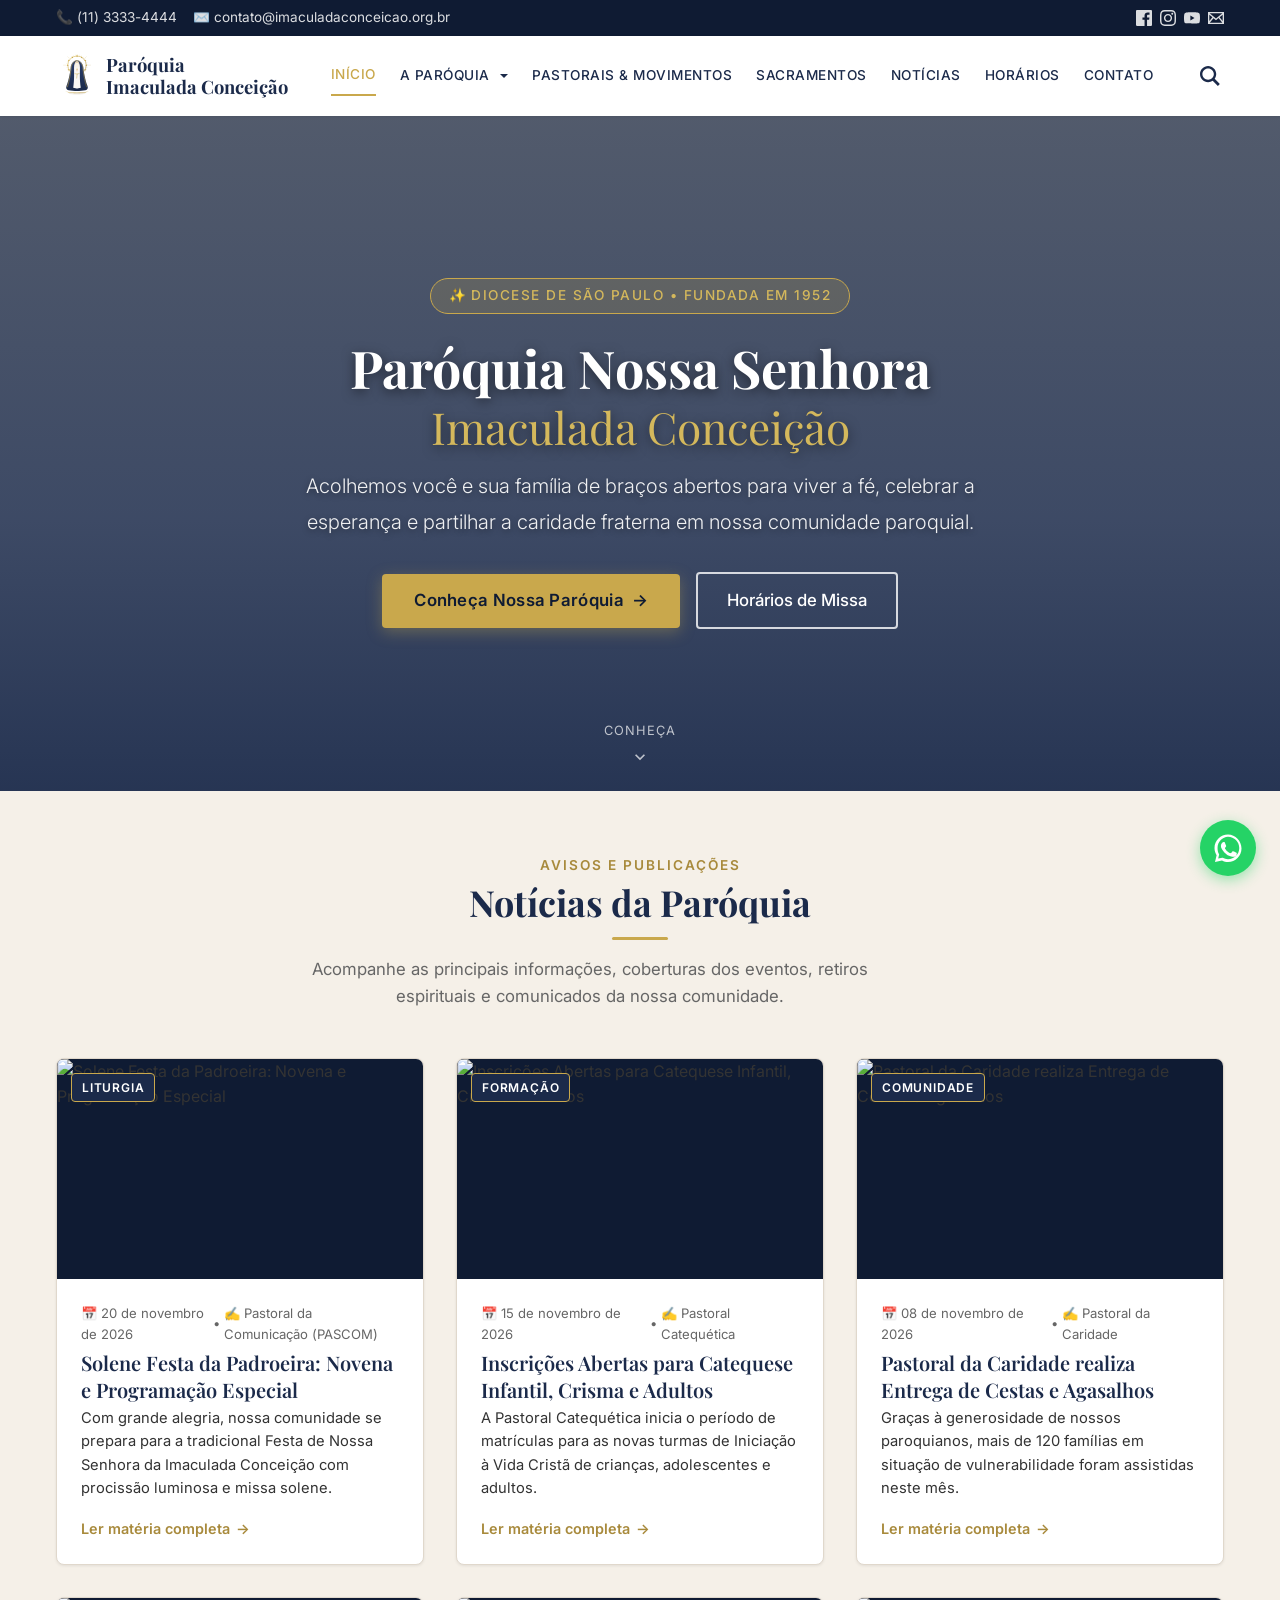
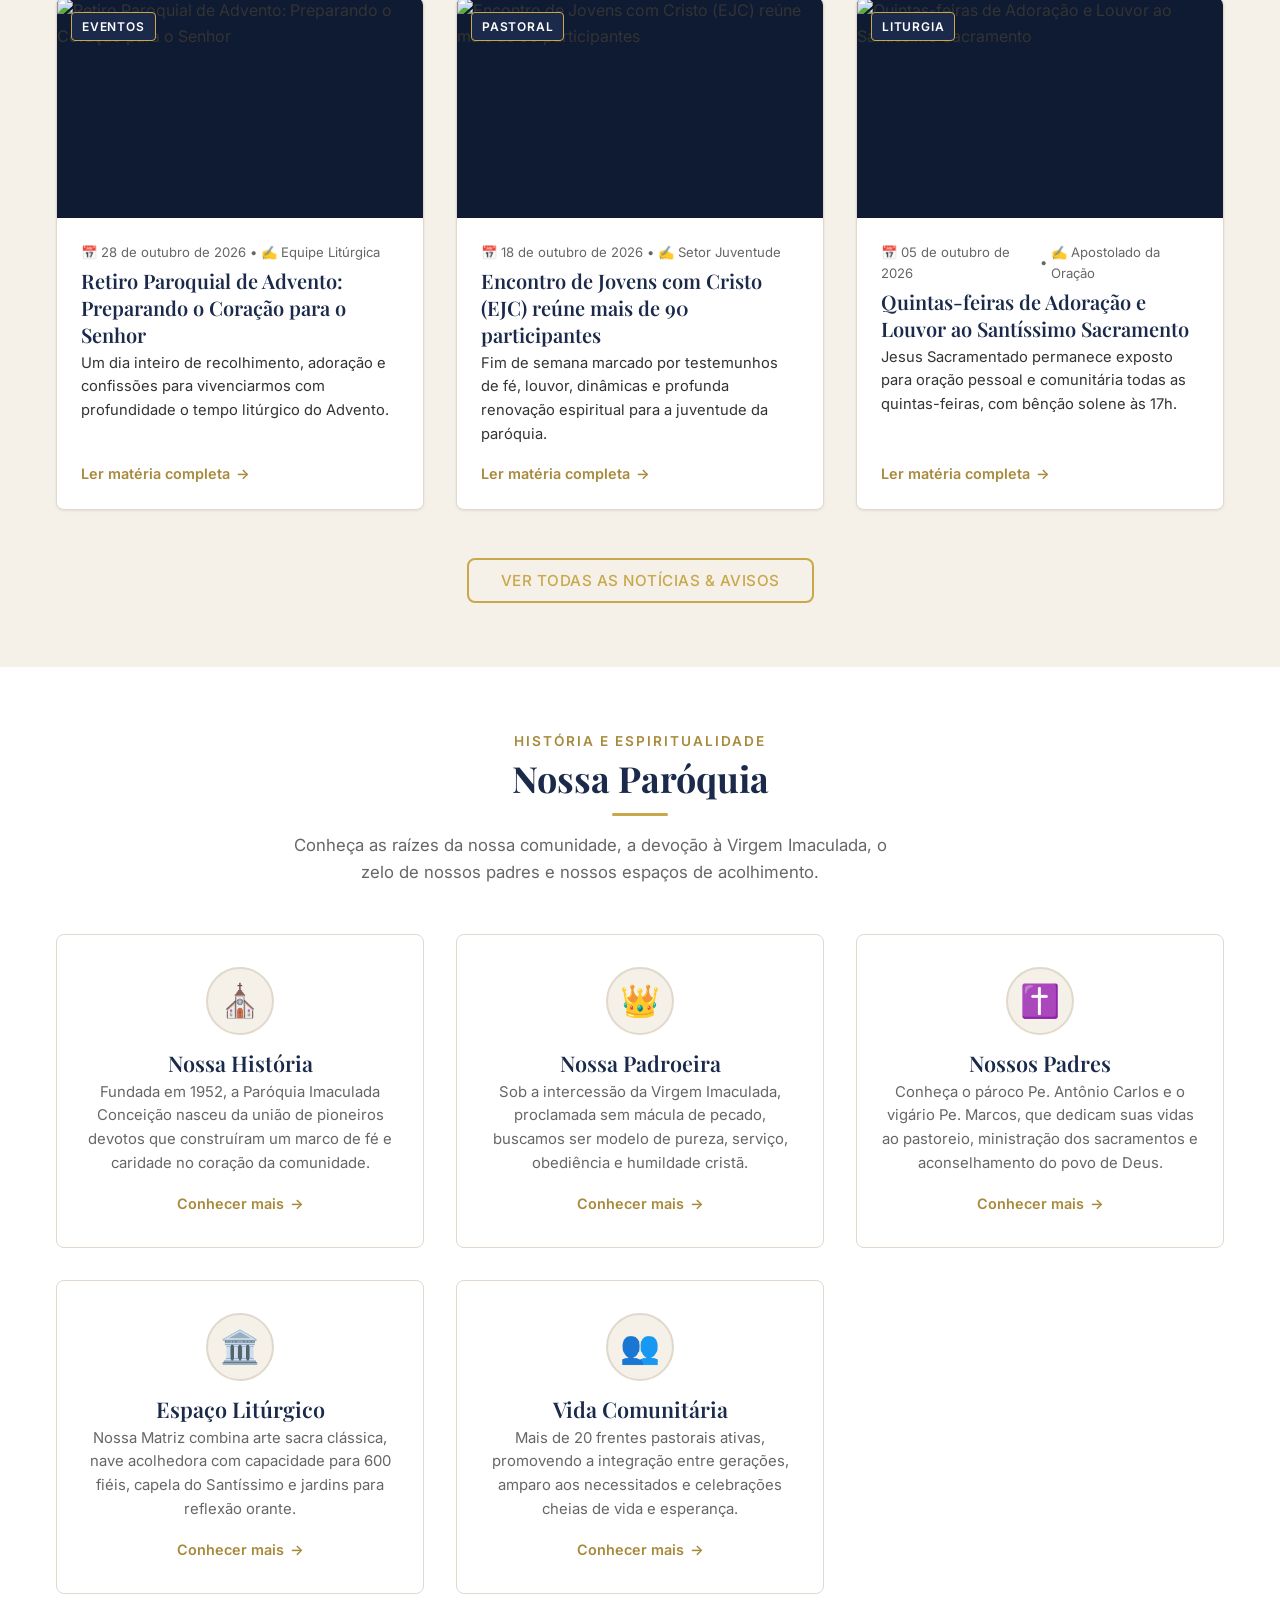
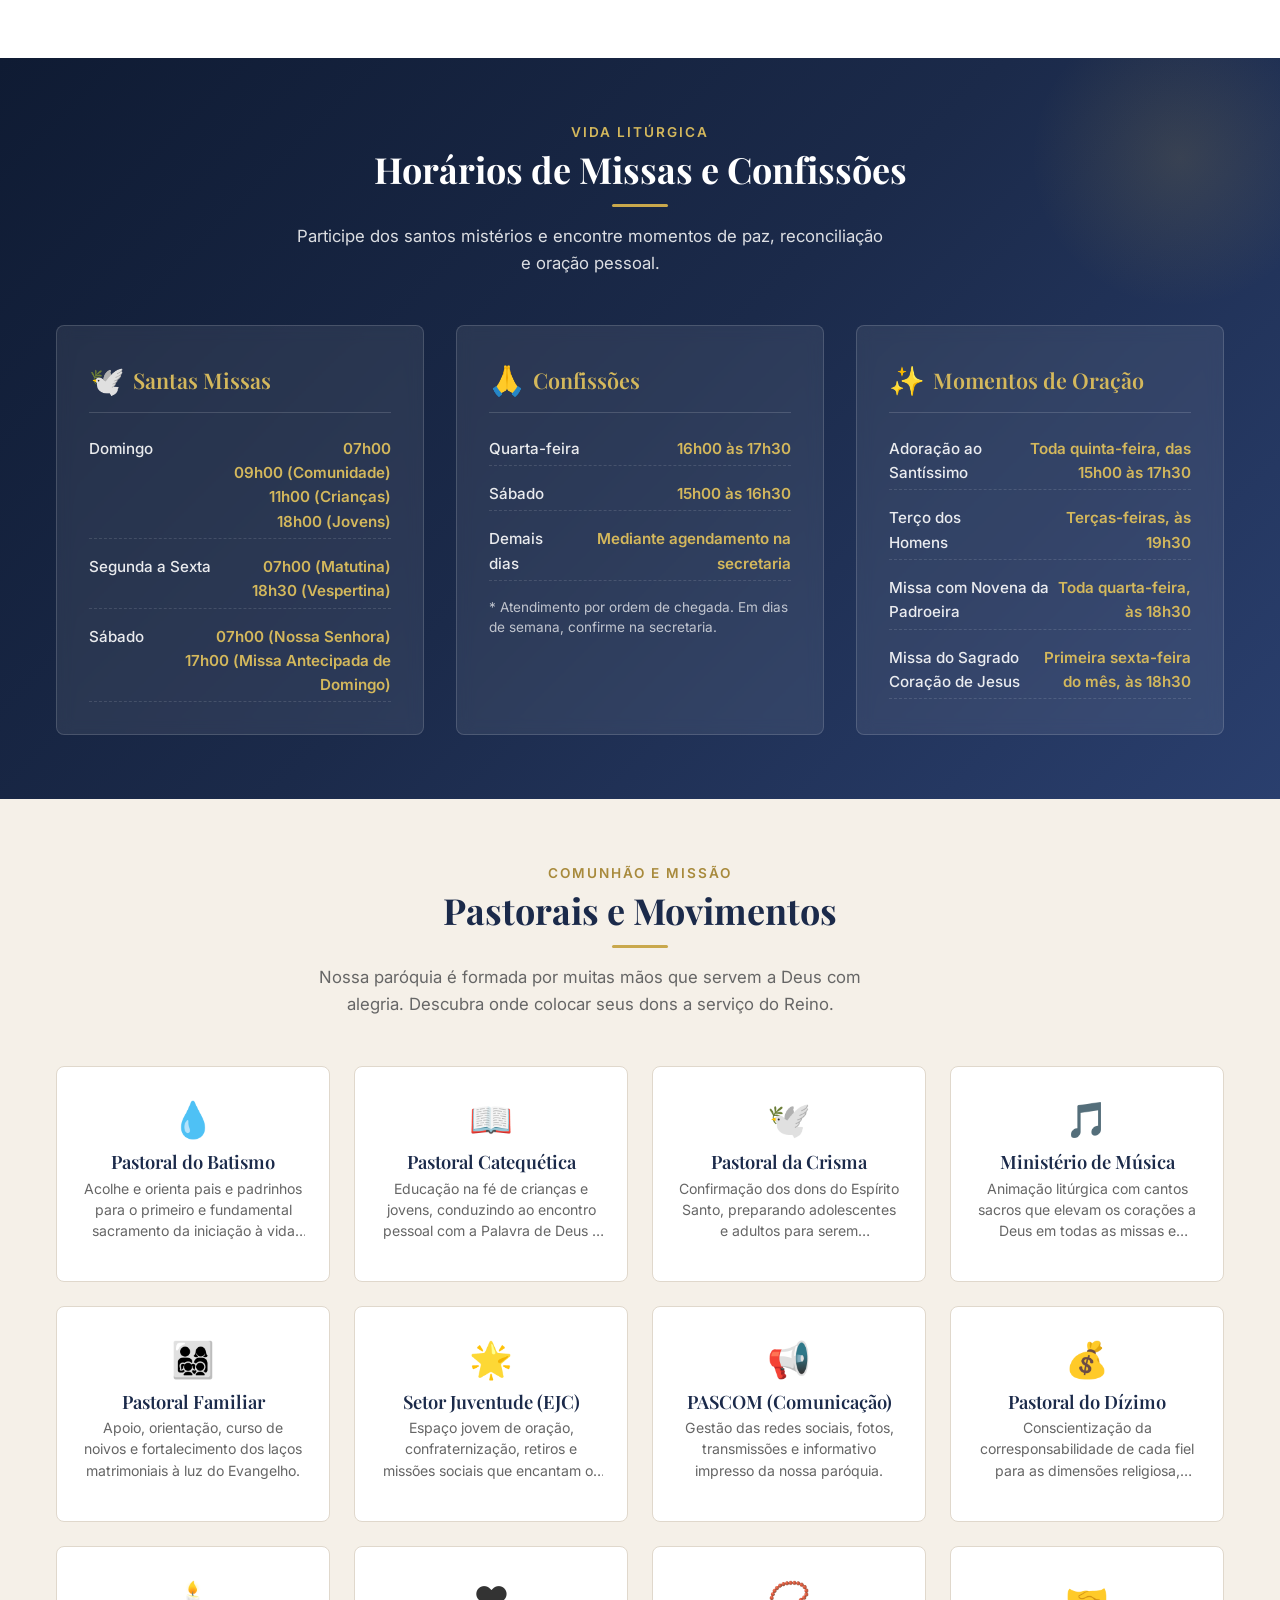
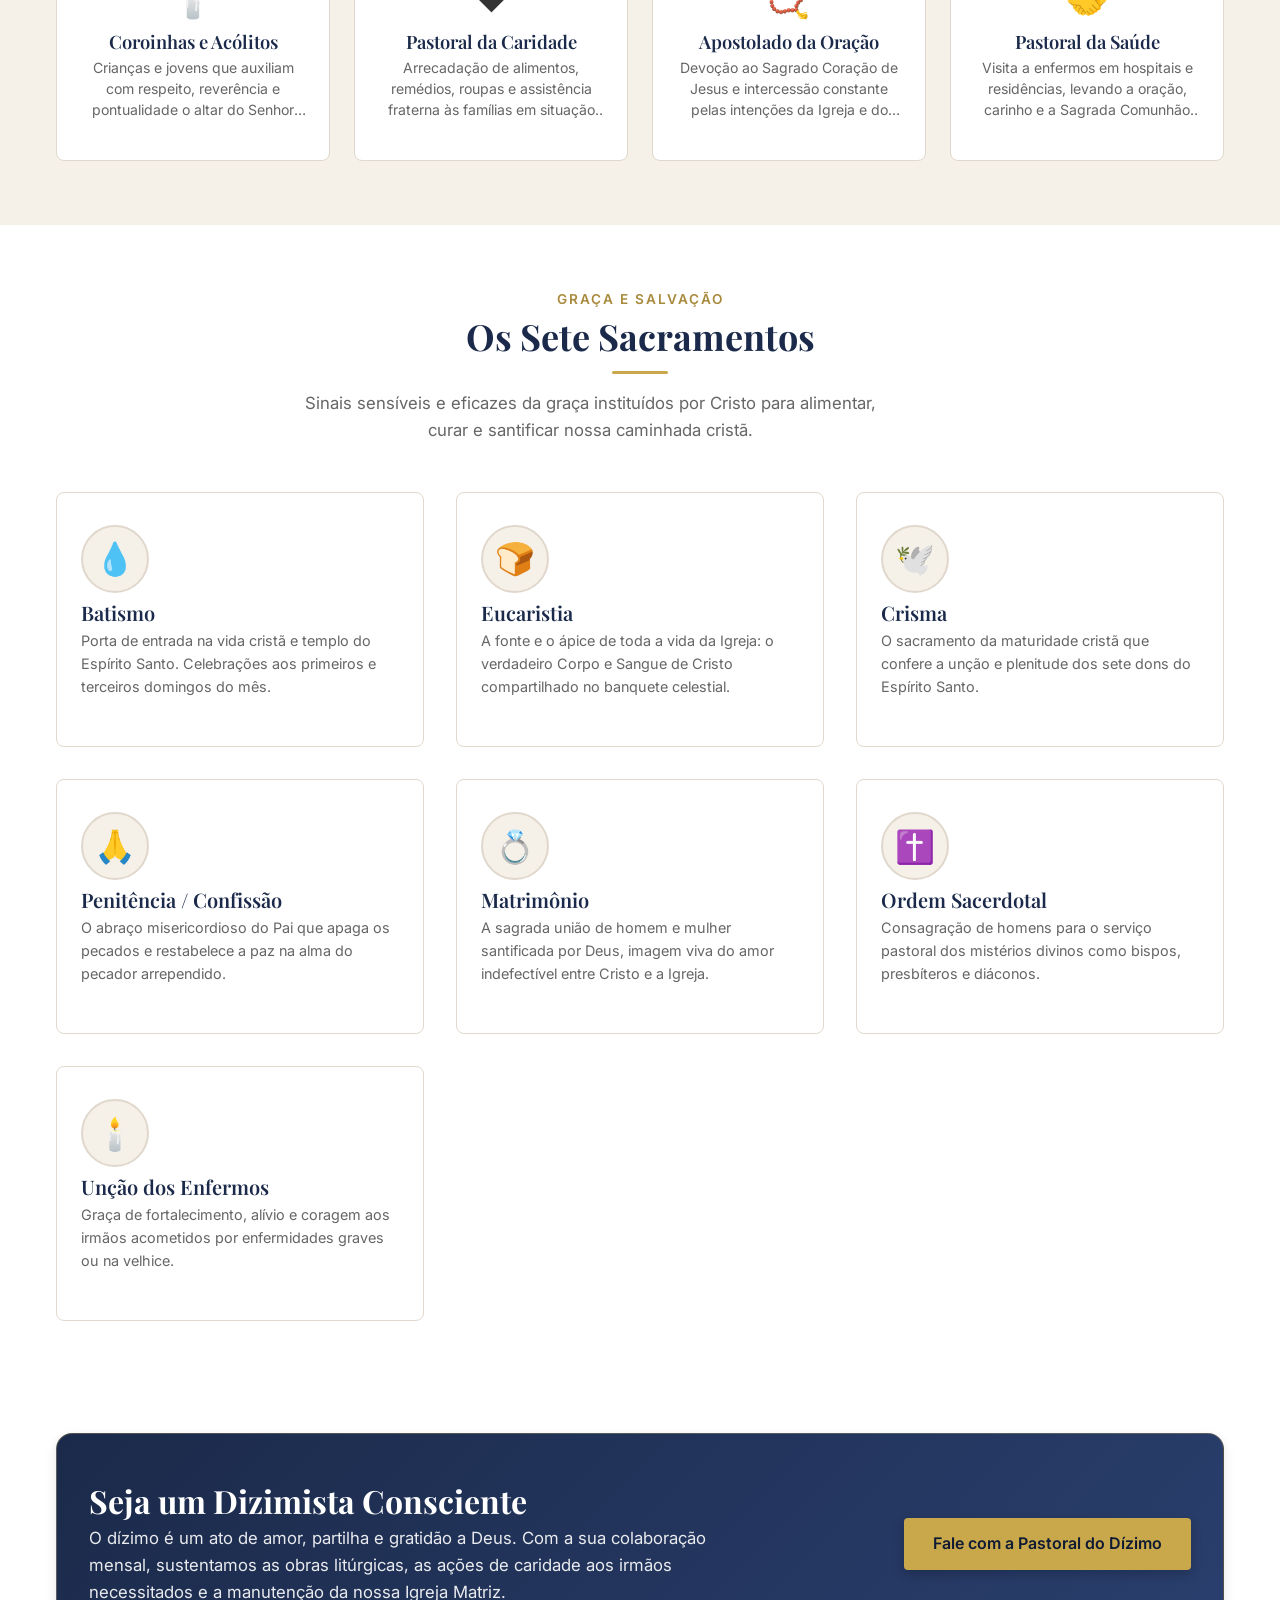
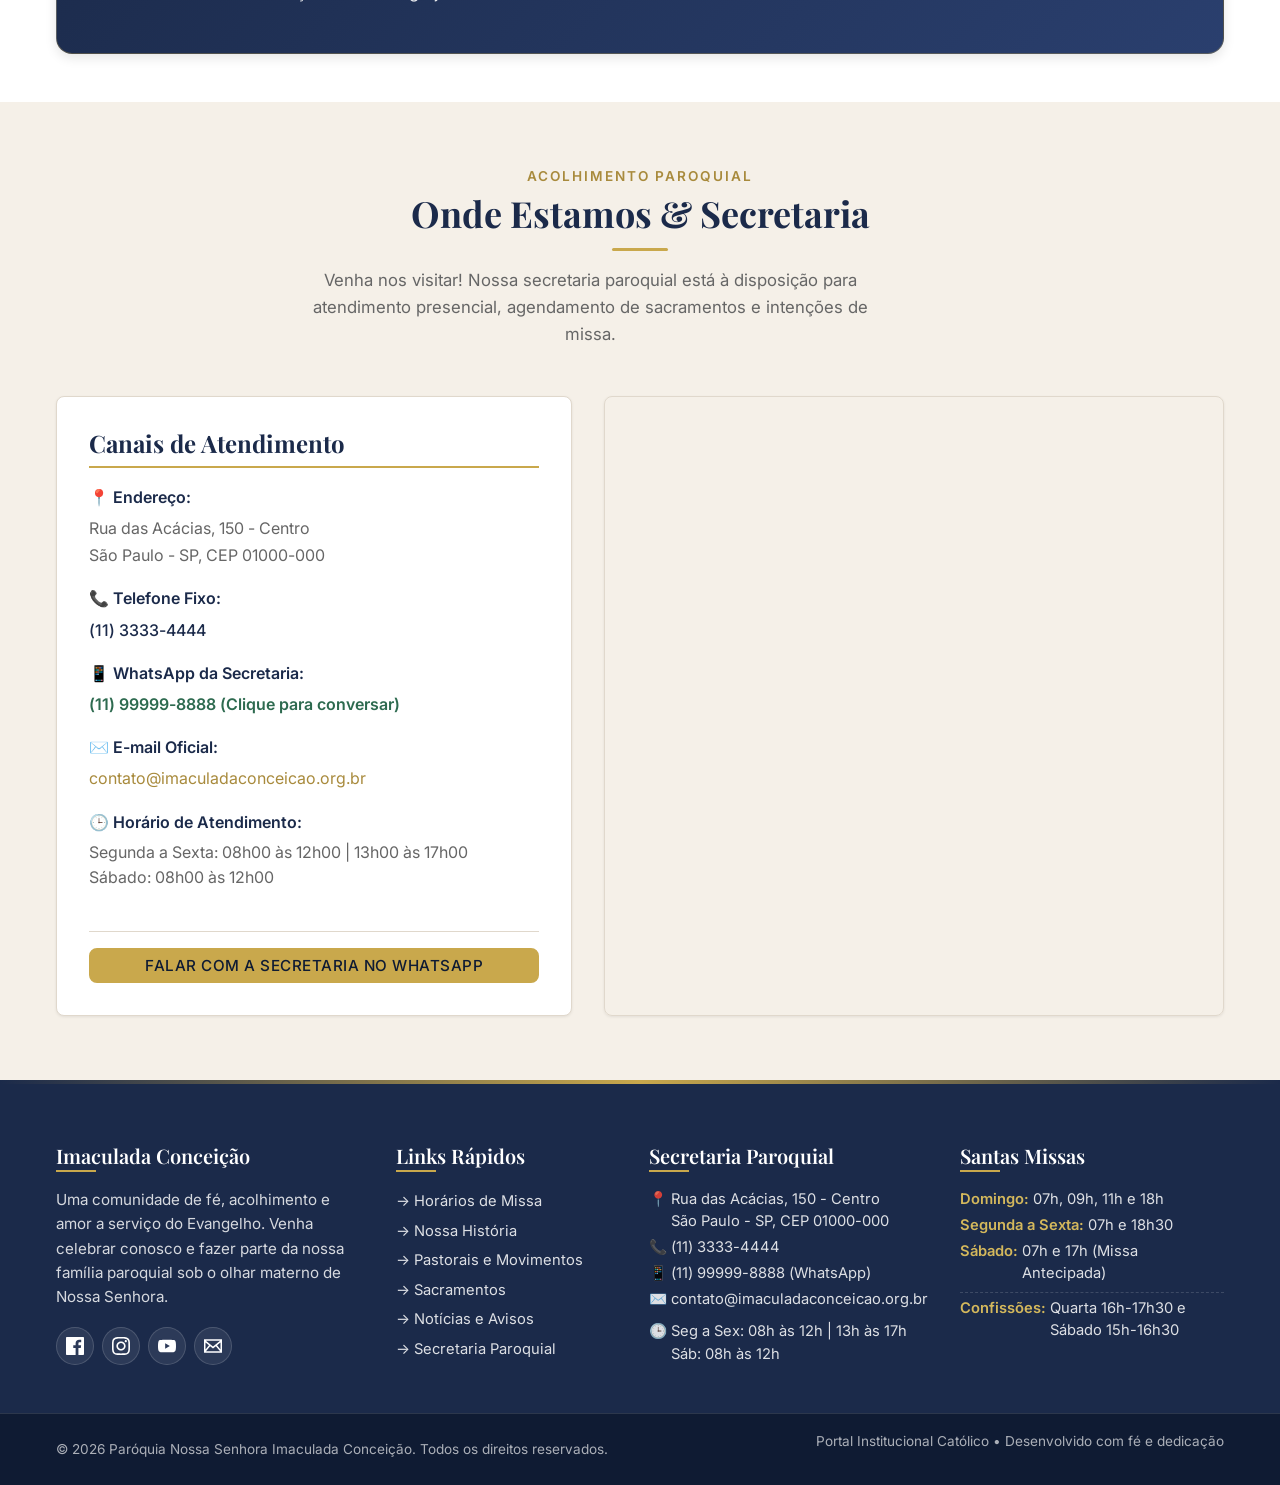
==== commit 38829c91: "Mudanças menu e body correção no menu do site, href nossa-paroquia, onde a seta está duplicada. Toda" ====
--- a/index.html
+++ b/index.html
@@ -96,7 +96,7 @@
             </li>
             <li class="nav-menu__item nav-menu__item--has-children">
               <a href="#nossa-paroquia" class="nav-menu__link">
-                A Paróquia <span class="dropdown-arrow">▾</span>
+                A Paróquia
               </a>
               <ul class="nav-menu__dropdown">
                 <li><a href="#nossa-paroquia" class="nav-menu__dropdown-link">História da Paróquia</a></li>
--- a/css/base.css
+++ b/css/base.css
@@ -53,7 +53,19 @@
   padding: 0 var(--space-md);
 }
 
-/* ── Section Title ──────────────────────────────────────────────────────── */
+/* ── Section Tag & Title ─────────────────────────────────────────────────── */
+.section-tag {
+  display: block;
+  width: 100%;
+  font-size: 0.85rem;
+  letter-spacing: 2px;
+  text-transform: uppercase;
+  color: var(--color-accent-dark);
+  font-weight: 600;
+  margin-bottom: var(--space-xs);
+  text-align: center;
+}
+
 .section-title {
   text-align: center;
   font-size: 2rem;
--- a/css/header.css
+++ b/css/header.css
@@ -160,6 +160,11 @@
   border-top: 4px solid currentColor;
   vertical-align: middle;
   transition: transform var(--transition-fast);
+}
+
+.nav-menu__item--has-children:hover > .nav-menu__link::after,
+.nav-menu__item--has-children.active > .nav-menu__link::after {
+  transform: rotate(180deg);
 }
 
 .nav-menu__dropdown {
--- a/css/sections.css
+++ b/css/sections.css
@@ -16,13 +16,15 @@
 }
 
 .section-tag {
-  display: inline-block;
-  font-size: 0.8rem;
+  display: block;
+  width: 100%;
+  font-size: 0.85rem;
   letter-spacing: 2px;
   text-transform: uppercase;
   color: var(--color-accent-dark);
   font-weight: 600;
   margin-bottom: var(--space-xs);
+  text-align: center;
 }
 
 .section-title {
@@ -169,8 +171,9 @@
 
 .parish-grid {
   display: grid;
-  grid-template-columns: repeat(3, 1fr);
+  grid-template-columns: repeat(auto-fit, minmax(280px, 1fr));
   gap: var(--space-xl);
+  justify-content: center;
 }
 
 .parish-card {
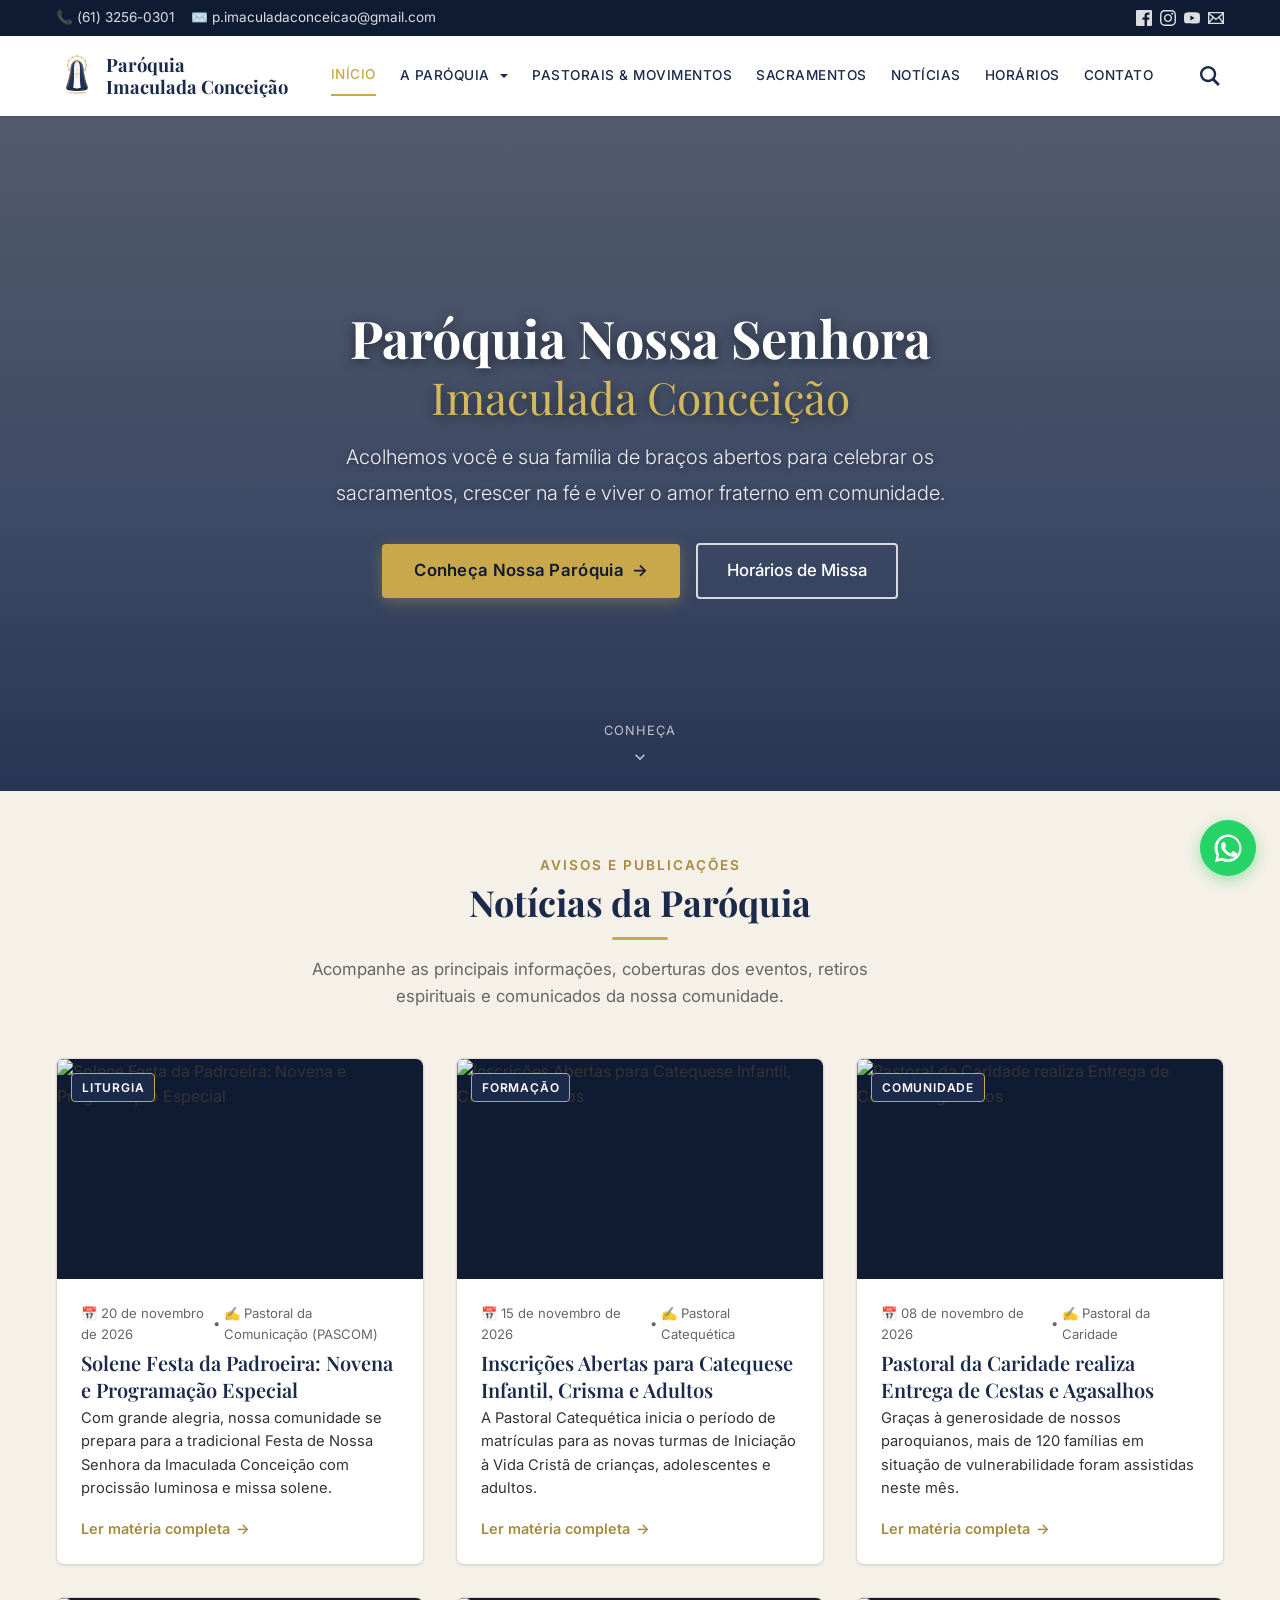
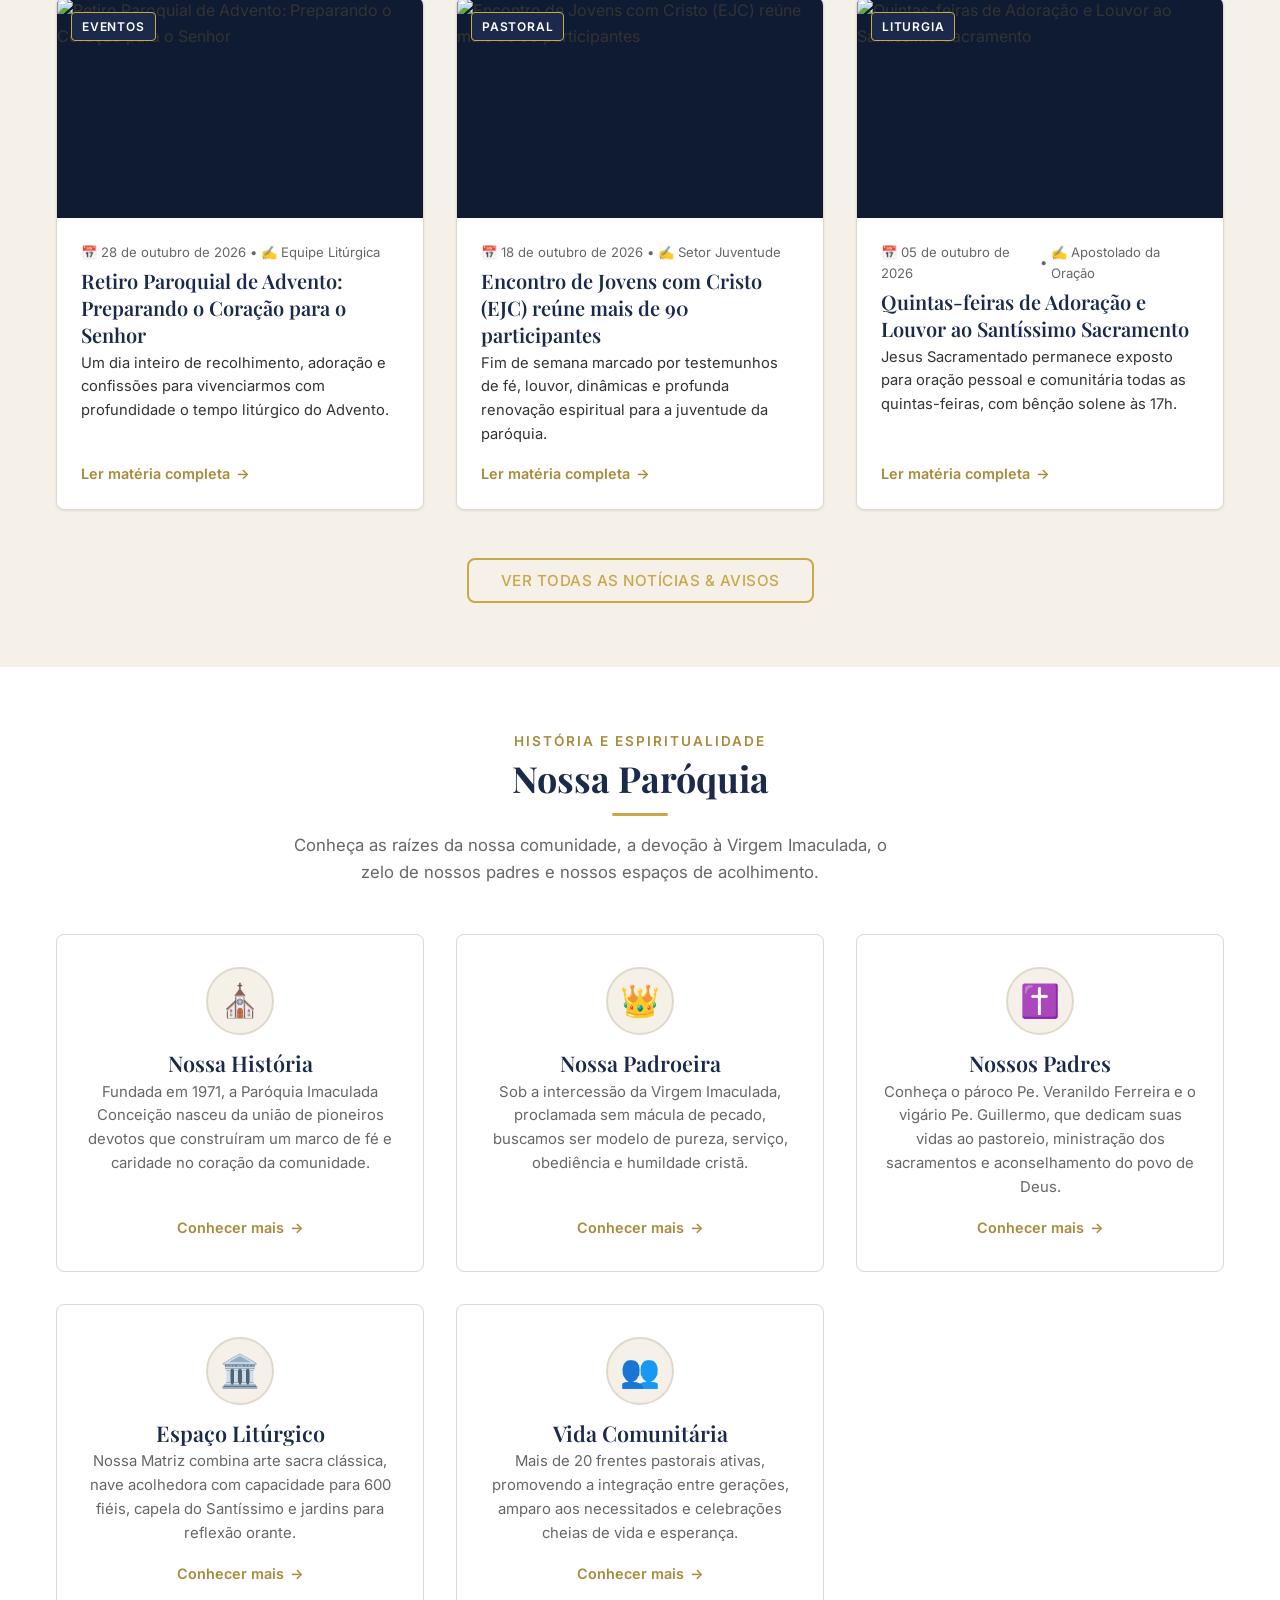
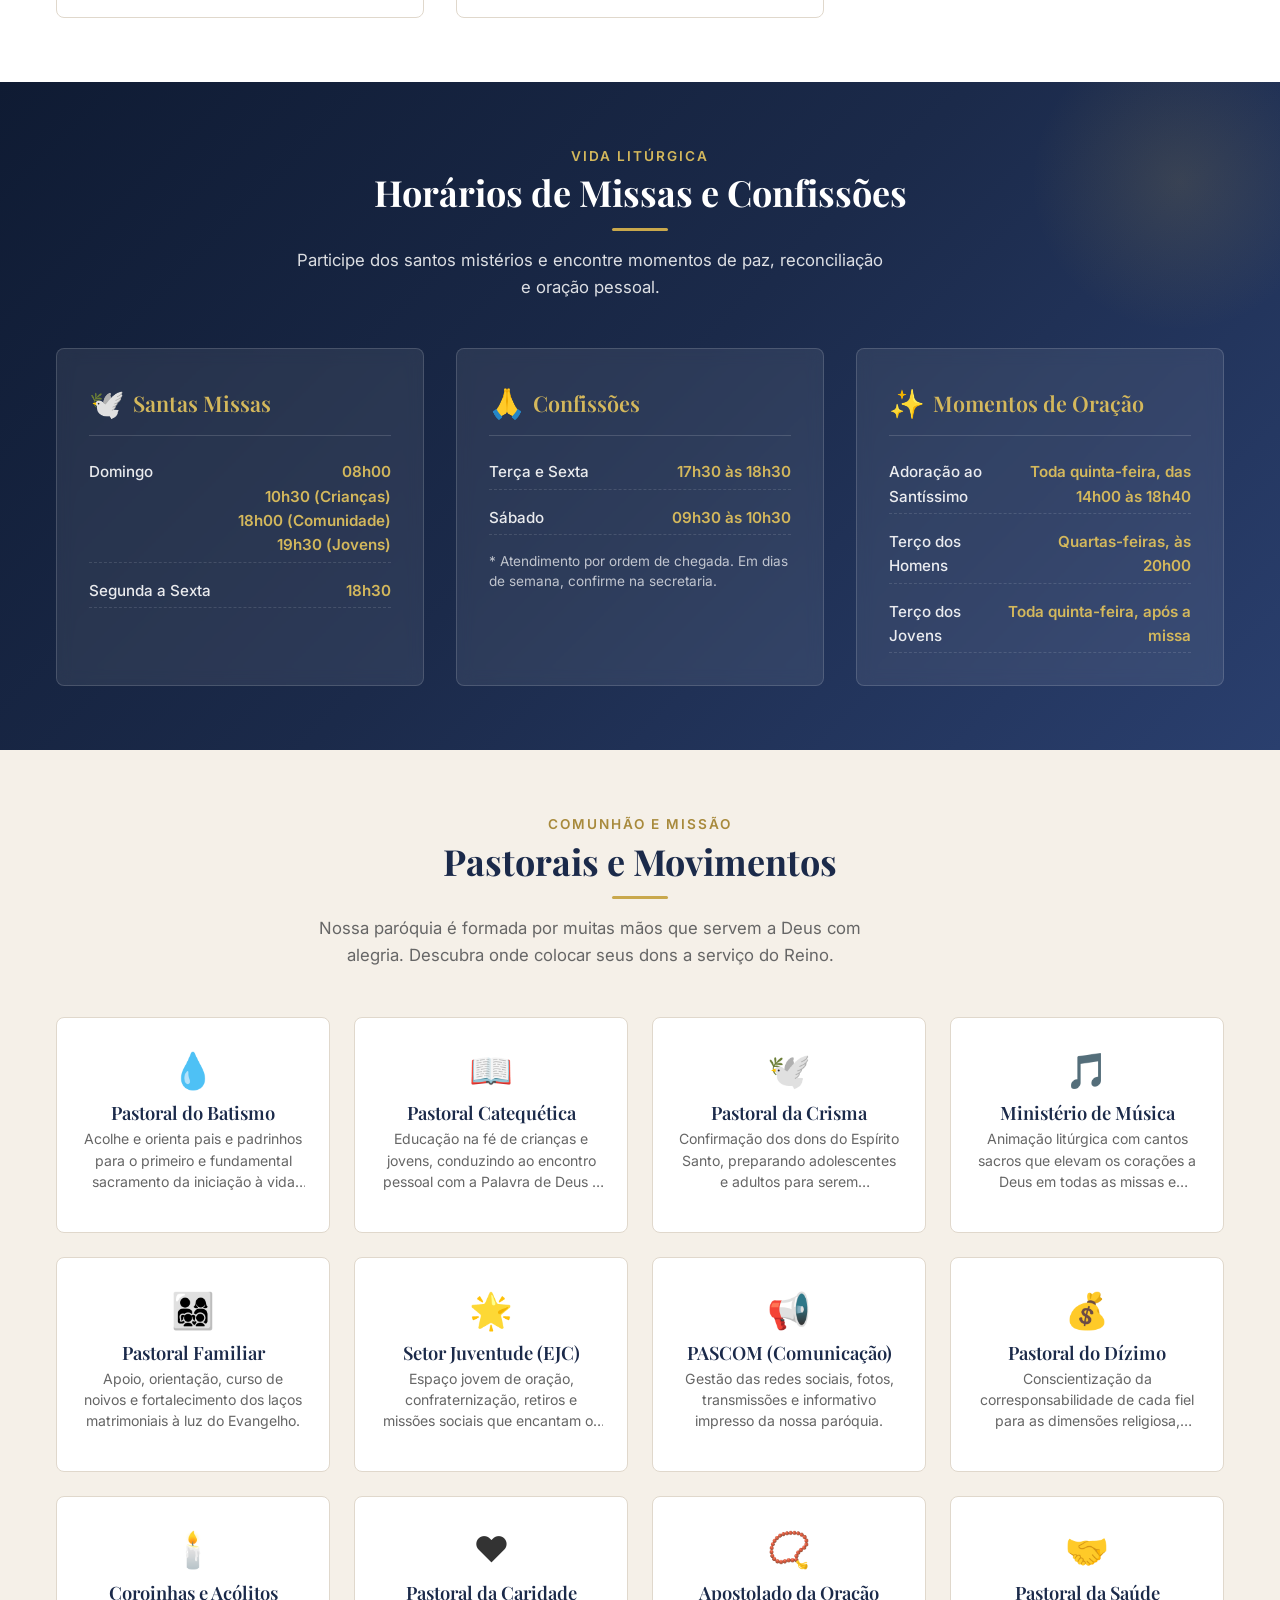
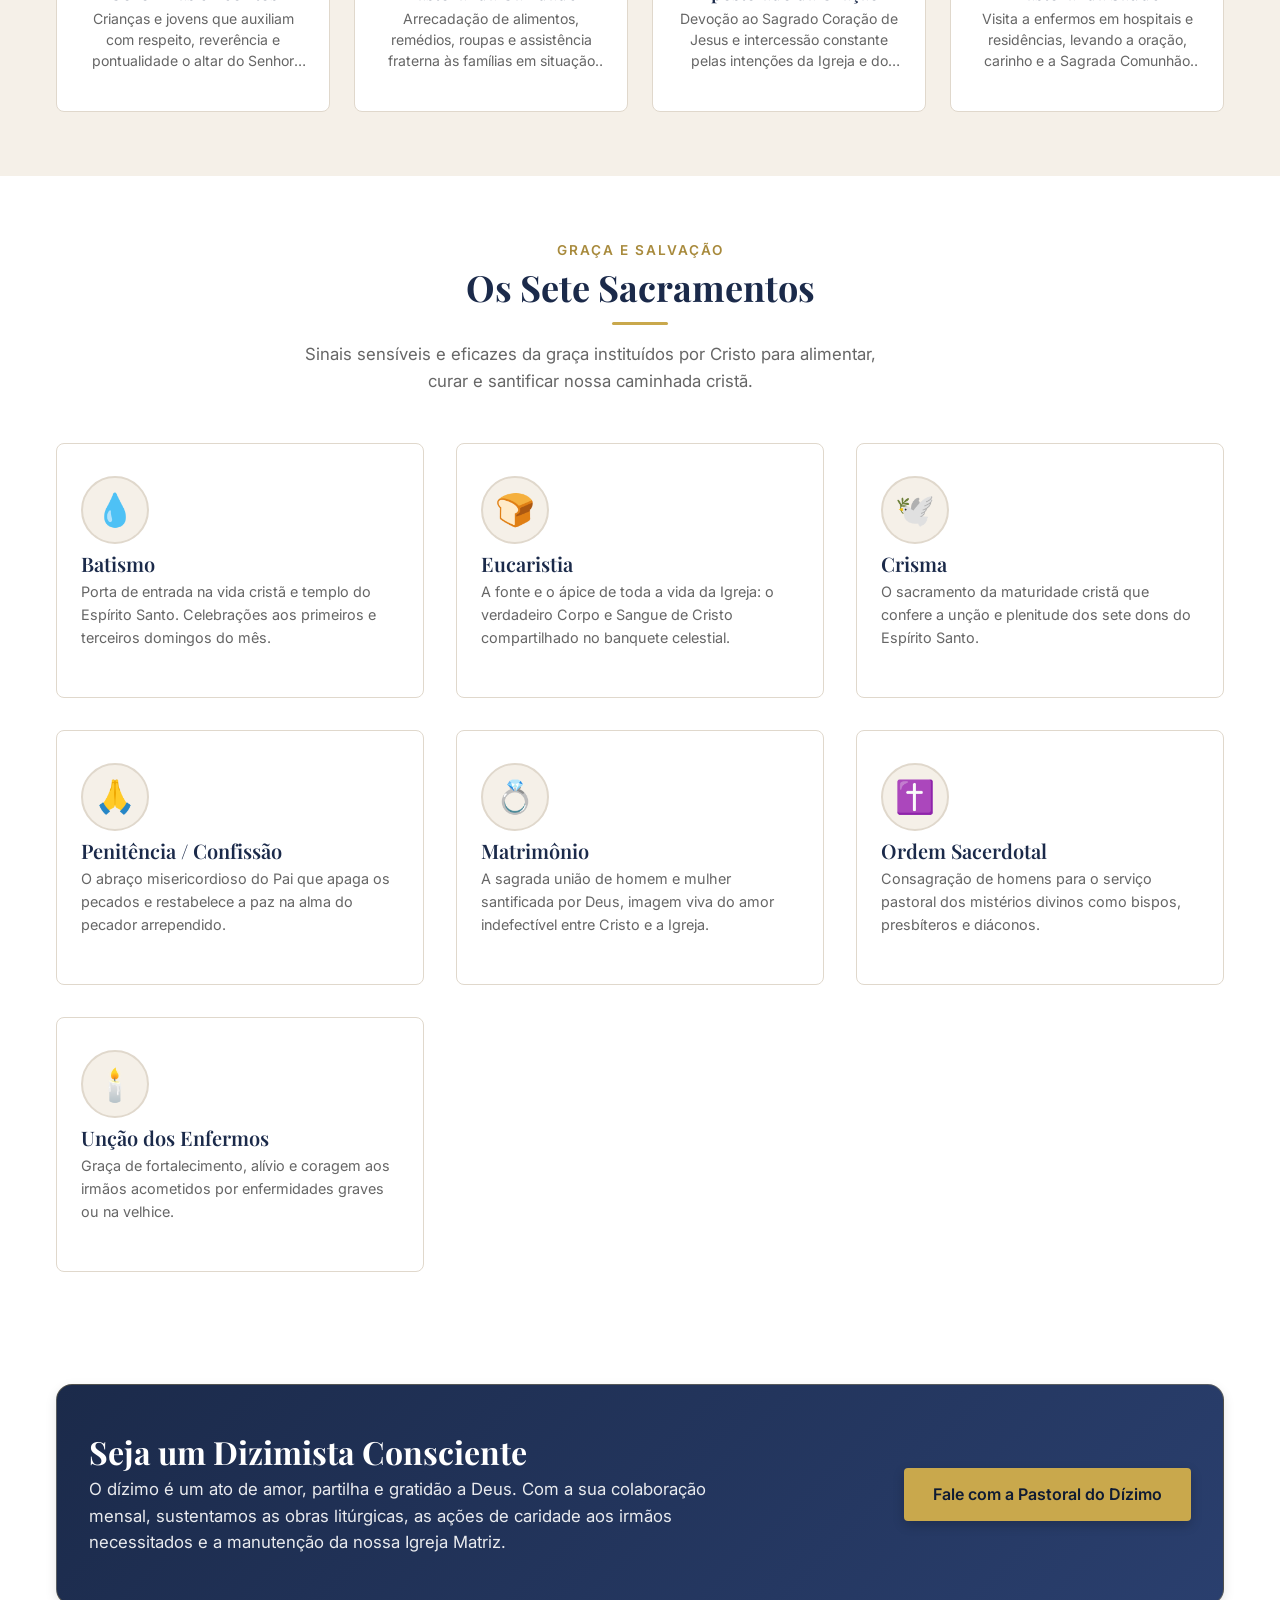
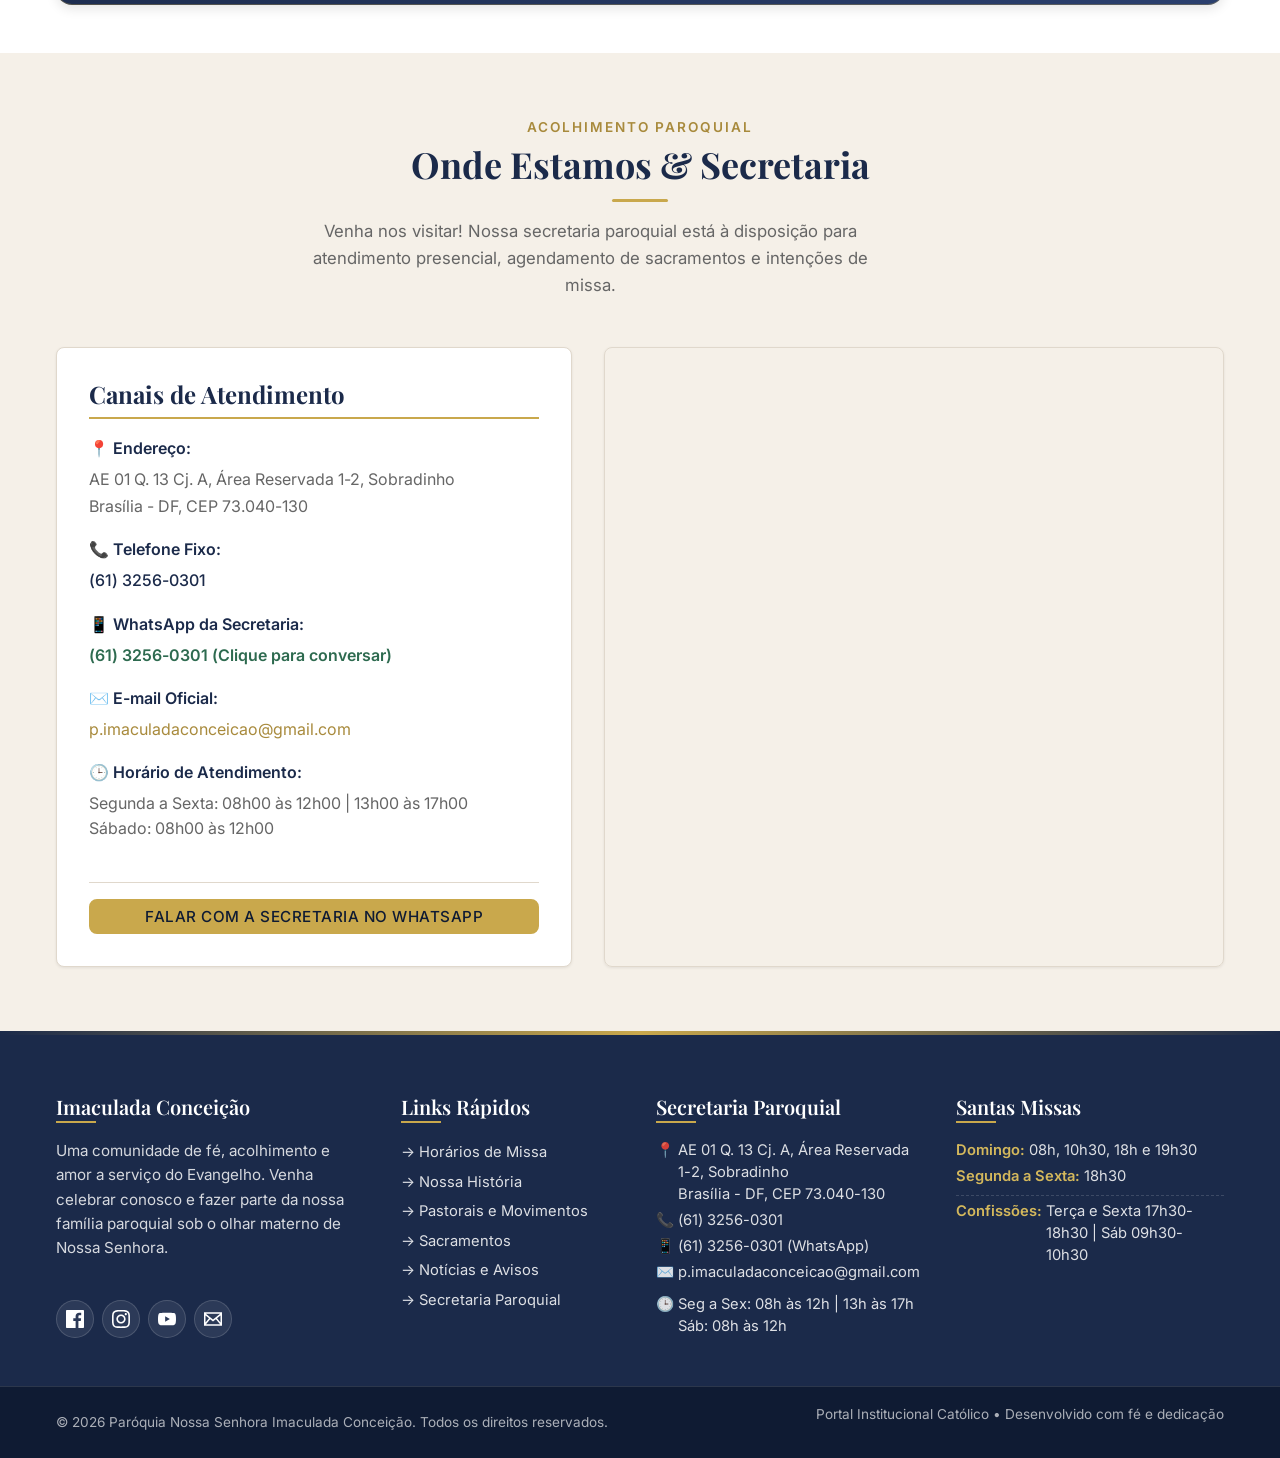
==== commit 2bb7397e: "Mudanças Finais de LINKS e HORÁRIOS" ====
--- a/index.html
+++ b/index.html
@@ -4,7 +4,7 @@
   <meta charset="UTF-8">
   <meta name="viewport" content="width=device-width, initial-scale=1.0">
   <meta name="description" content="Portal Institucional da Paróquia Nossa Senhora Imaculada Conceição. Horários de missas, confissões, pastorais, notícias e vida sacramental.">
-  <meta name="keywords" content="paróquia, igreja católica, imaculada conceição, missas, confissão, batismo, crisma, catequese, são paulo">
+  <meta name="keywords" content="paróquia, igreja católica, imaculada conceição, sobradinho, brasília, missas, confissão, batismo, crisma, catequese">
   <meta name="author" content="Paróquia Nossa Senhora Imaculada Conceição">
 
   <!-- Open Graph / Redes Sociais -->
@@ -44,30 +44,30 @@
     <div class="site-header__topbar">
       <div class="container">
         <div class="topbar__contact">
-          <a href="tel:+551133334444">
-            <span>📞</span> (11) 3333-4444
-          </a>
-          <a href="mailto:contato@imaculadaconceicao.org.br">
-            <span>✉️</span> contato@imaculadaconceicao.org.br
+          <a href="tel:+556132560301">
+            <span>📞</span> (61) 3256-0301
+          </a>
+          <a href="mailto:p.imaculadaconceicao@gmail.com">
+            <span>✉️</span> p.imaculadaconceicao@gmail.com
           </a>
         </div>
         <div class="topbar__social">
-          <a href="https://facebook.com/paroquiaimaculada" target="_blank" rel="noopener" aria-label="Facebook">
+          <a href="https://www.facebook.com/imaculadasobradinho/" target="_blank" rel="noopener" aria-label="Facebook">
             <svg viewBox="0 0 24 24" width="16" height="16" fill="currentColor">
               <path d="M22.675 0h-21.35c-.732 0-1.325.593-1.325 1.325v21.351c0 .731.593 1.324 1.325 1.324h11.495v-9.294h-3.128v-3.622h3.128v-2.671c0-3.1 1.893-4.788 4.659-4.788 1.325 0 2.463.099 2.795.143v3.24l-1.918.001c-1.504 0-1.795.715-1.795 1.763v2.313h3.587l-.467 3.622h-3.12v9.293h6.116c.73 0 1.323-.593 1.323-1.325v-21.35c0-.732-.593-1.325-1.325-1.325z"/>
             </svg>
           </a>
-          <a href="https://instagram.com/paroquiaimaculada" target="_blank" rel="noopener" aria-label="Instagram">
+          <a href="https://www.instagram.com/paroquiaimaculadasobradinho/" target="_blank" rel="noopener" aria-label="Instagram">
             <svg viewBox="0 0 24 24" width="16" height="16" fill="currentColor">
               <path d="M12 2.163c3.204 0 3.584.012 4.85.07 3.252.148 4.771 1.691 4.919 4.919.058 1.265.069 1.645.069 4.849 0 3.205-.012 3.584-.069 4.849-.149 3.225-1.664 4.771-4.919 4.919-1.266.058-1.644.07-4.85.07-3.204 0-3.584-.012-4.849-.07-3.26-.149-4.771-1.699-4.919-4.92-.058-1.265-.07-1.644-.07-4.849 0-3.204.013-3.583.07-4.849.149-3.227 1.664-4.771 4.919-4.919 1.266-.057 1.645-.069 4.849-.069zm0-2.163c-3.259 0-3.667.014-4.947.072-4.358.2-6.78 2.618-6.98 6.98-.059 1.281-.073 1.689-.073 4.948 0 3.259.014 3.668.072 4.948.2 4.358 2.618 6.78 6.98 6.98 1.281.058 1.689.072 4.948.072 3.259 0 3.668-.014 4.948-.072 4.354-.2 6.782-2.618 6.979-6.98.059-1.28.073-1.689.073-4.948 0-3.259-.014-3.667-.072-4.947-.196-4.354-2.617-6.78-6.979-6.98-1.281-.059-1.69-.073-4.949-.073zm0 5.838c-3.403 0-6.162 2.759-6.162 6.162s2.759 6.163 6.162 6.163 6.162-2.759 6.162-6.163c0-3.403-2.759-6.162-6.162-6.162zm0 10.162c-2.209 0-4-1.79-4-4 0-2.209 1.791-4 4-4s4 1.791 4 4c0 2.21-1.791 4-4 4zm6.406-11.845c-.796 0-1.441.645-1.441 1.44s.645 1.44 1.441 1.44c.795 0 1.439-.645 1.439-1.44s-.644-1.44-1.439-1.44z"/>
             </svg>
           </a>
-          <a href="https://youtube.com/@paroquiaimaculada" target="_blank" rel="noopener" aria-label="YouTube">
+          <a href="https://www.youtube.com/paroquiaimaculadaconceicaosobradinhodf" target="_blank" rel="noopener" aria-label="YouTube">
             <svg viewBox="0 0 24 24" width="16" height="16" fill="currentColor">
               <path d="M23.498 6.186a3.016 3.016 0 0 0-2.122-2.136C19.505 3.545 12 3.545 12 3.545s-7.505 0-9.377.505A3.017 3.017 0 0 0 .502 6.186C0 8.07 0 12 0 12s0 3.93.502 5.814a3.016 3.016 0 0 0 2.122 2.136c1.871.505 9.376.505 9.376.505s7.505 0 9.377-.505a3.015 3.015 0 0 0 2.122-2.136C24 15.93 24 12 24 12s0-3.93-.502-5.814zM9.545 15.568V8.432L15.818 12l-6.273 3.568z"/>
             </svg>
           </a>
-          <a href="mailto:contato@imaculadaconceicao.org.br" aria-label="E-mail">
+          <a href="mailto:p.imaculadaconceicao@gmail.com" aria-label="E-mail">
             <svg viewBox="0 0 24 24" width="16" height="16" fill="currentColor">
               <path d="M0 3v18h24v-18h-24zm6.623 7.929l-4.623 5.712v-9.458l4.623 3.746zm-4.141-5.929h19.035l-9.517 7.713-9.518-7.713zm5.694 7.188l3.824 3.099 3.83-3.104 5.612 6.817h-18.779l5.513-6.812zm9.208-1.264l4.616-3.741v9.348l-4.616-5.607z"/>
             </svg>
@@ -90,6 +90,18 @@
 
         <!-- Menu de Navegação -->
         <nav class="site-header__nav" id="main-nav">
+          <!-- Cabeçalho do Drawer Mobile -->
+          <div class="mobile-nav__header">
+            <div class="mobile-nav__brand">
+              <img src="assets/logo.svg" alt="Logo" class="mobile-nav__logo">
+              <div class="mobile-nav__brand-text">
+                <span>Paróquia</span>
+                <strong>Imaculada Conceição</strong>
+              </div>
+            </div>
+            <button class="mobile-nav__close" id="mobile-nav-close" aria-label="Fechar menu">✕</button>
+          </div>
+
           <ul class="nav-menu">
             <li class="nav-menu__item">
               <a href="index.html" class="nav-menu__link active">Início</a>
@@ -121,6 +133,31 @@
               <a href="#secretaria" class="nav-menu__link">Contato</a>
             </li>
           </ul>
+
+          <!-- Rodapé do Drawer Mobile -->
+          <div class="mobile-nav__footer">
+            <div class="mobile-nav__contact">
+              <a href="tel:+556132560301">📞 (61) 3256-0301</a>
+              <a href="mailto:p.imaculadaconceicao@gmail.com">✉️ p.imaculadaconceicao@gmail.com</a>
+            </div>
+            <div class="mobile-nav__social">
+              <a href="https://www.facebook.com/imaculadasobradinho/" target="_blank" rel="noopener" aria-label="Facebook">
+                <svg viewBox="0 0 24 24" width="18" height="18" fill="currentColor">
+                  <path d="M22.675 0h-21.35c-.732 0-1.325.593-1.325 1.325v21.351c0 .731.593 1.324 1.325 1.324h11.495v-9.294h-3.128v-3.622h3.128v-2.671c0-3.1 1.893-4.788 4.659-4.788 1.325 0 2.463.099 2.795.143v3.24l-1.918.001c-1.504 0-1.795.715-1.795 1.763v2.313h3.587l-.467 3.622h-3.12v9.293h6.116c.73 0 1.323-.593 1.323-1.325v-21.35c0-.732-.593-1.325-1.325-1.325z"/>
+                </svg>
+              </a>
+              <a href="https://www.instagram.com/paroquiaimaculadasobradinho/" target="_blank" rel="noopener" aria-label="Instagram">
+                <svg viewBox="0 0 24 24" width="18" height="18" fill="currentColor">
+                  <path d="M12 2.163c3.204 0 3.584.012 4.85.07 3.252.148 4.771 1.691 4.919 4.919.058 1.265.069 1.645.069 4.849 0 3.205-.012 3.584-.069 4.849-.149 3.225-1.664 4.771-4.919 4.919-1.266.058-1.644.07-4.85.07-3.204 0-3.584-.012-4.849-.07-3.26-.149-4.771-1.699-4.919-4.92-.058-1.265-.07-1.644-.07-4.849 0-3.204.013-3.583.07-4.849.149-3.227 1.664-4.771 4.919-4.919 1.266-.057 1.645-.069 4.849-.069zm0-2.163c-3.259 0-3.667.014-4.947.072-4.358.2-6.78 2.618-6.98 6.98-.059 1.281-.073 1.689-.073 4.948 0 3.259.014 3.668.072 4.948.2 4.358 2.618 6.78 6.98 6.98 1.281.058 1.689.072 4.948.072 3.259 0 3.668-.014 4.948-.072 4.354-.2 6.782-2.618 6.979-6.98.059-1.28.073-1.689.073-4.948 0-3.259-.014-3.667-.072-4.947-.196-4.354-2.617-6.78-6.979-6.98-1.281-.059-1.69-.073-4.949-.073zm0 5.838c-3.403 0-6.162 2.759-6.162 6.162s2.759 6.163 6.162 6.163 6.162-2.759 6.162-6.163c0-3.403-2.759-6.162-6.162-6.162zm0 10.162c-2.209 0-4-1.79-4-4 0-2.209 1.791-4 4-4s4 1.791 4 4c0 2.21-1.791 4-4 4zm6.406-11.845c-.796 0-1.441.645-1.441 1.44s.645 1.44 1.441 1.44c.795 0 1.439-.645 1.439-1.44s-.644-1.44-1.439-1.44z"/>
+                </svg>
+              </a>
+              <a href="https://www.youtube.com/paroquiaimaculadaconceicaosobradinhodf" target="_blank" rel="noopener" aria-label="YouTube">
+                <svg viewBox="0 0 24 24" width="18" height="18" fill="currentColor">
+                  <path d="M23.498 6.186a3.016 3.016 0 0 0-2.122-2.136C19.505 3.545 12 3.545 12 3.545s-7.505 0-9.377.505A3.017 3.017 0 0 0 .502 6.186C0 8.07 0 12 0 12s0 3.93.502 5.814a3.016 3.016 0 0 0 2.122 2.136c1.871.505 9.376.505 9.376.505s7.505 0 9.377-.505a3.015 3.015 0 0 0 2.122-2.136C24 15.93 24 12 24 12s0-3.93-.502-5.814zM9.545 15.568V8.432L15.818 12l-6.273 3.568z"/>
+                </svg>
+              </a>
+            </div>
+          </div>
         </nav>
 
         <!-- Ações do Header -->
@@ -163,9 +200,6 @@
     <!-- 1. DESTAQUE INSTITUCIONAL (HERO BANNER) -->
     <section class="hero" id="inicio" style="background-image: url('https://images.unsplash.com/photo-1543349689-9a4d426bee8e?w=1920&q=80');">
       <div class="hero__content">
-        <div class="hero__badge">
-          <span>✨</span> Diocese de São Paulo • Fundada em 1952
-        </div>
         <h1 class="hero__title">
           Paróquia Nossa Senhora
           <span>Imaculada Conceição</span>
@@ -291,7 +325,7 @@
               O dízimo é um ato de amor, partilha e gratidão a Deus. Com a sua colaboração mensal, sustentamos as obras litúrgicas, as ações de caridade aos irmãos necessitados e a manutenção da nossa Igreja Matriz.
             </p>
           </div>
-          <a href="https://wa.me/5511999998888?text=Ol%C3%A1%2C%20gostaria%20de%20informa%C3%A7%C3%B5es%20sobre%20como%20ser%20um%20dizimista" class="cta-box__button" target="_blank" rel="noopener">
+          <a href="https://wa.me/556132560301?text=Ol%C3%A1%2C%20gostaria%20de%20informa%C3%A7%C3%B5es%20sobre%20como%20ser%20um%20dizimista" class="cta-box__button" target="_blank" rel="noopener">
             Fale com a Pastoral do Dízimo
           </a>
         </div>
@@ -319,22 +353,22 @@
               
               <div style="margin-bottom: var(--space-md);">
                 <p style="font-weight: 600; color: var(--color-primary); margin-bottom: 4px;">📍 Endereço:</p>
-                <p style="color: var(--color-text-light);">Rua das Acácias, 150 - Centro<br>São Paulo - SP, CEP 01000-000</p>
+                <p style="color: var(--color-text-light);">AE 01 Q. 13 Cj. A, Área Reservada 1-2, Sobradinho<br>Brasília - DF, CEP 73.040-130</p>
               </div>
 
               <div style="margin-bottom: var(--space-md);">
                 <p style="font-weight: 600; color: var(--color-primary); margin-bottom: 4px;">📞 Telefone Fixo:</p>
-                <p><a href="tel:+551133334444" style="color: var(--color-primary); text-decoration: none; font-weight: 500;">(11) 3333-4444</a></p>
+                <p><a href="tel:+556132560301" style="color: var(--color-primary); text-decoration: none; font-weight: 500;">(61) 3256-0301</a></p>
               </div>
 
               <div style="margin-bottom: var(--space-md);">
                 <p style="font-weight: 600; color: var(--color-primary); margin-bottom: 4px;">📱 WhatsApp da Secretaria:</p>
-                <p><a href="https://wa.me/5511999998888" target="_blank" rel="noopener" style="color: var(--color-success); font-weight: 600; text-decoration: none;">(11) 99999-8888 (Clique para conversar)</a></p>
+                <p><a href="https://wa.me/556132560301" target="_blank" rel="noopener" style="color: var(--color-success); font-weight: 600; text-decoration: none;">(61) 3256-0301 (Clique para conversar)</a></p>
               </div>
 
               <div style="margin-bottom: var(--space-md);">
                 <p style="font-weight: 600; color: var(--color-primary); margin-bottom: 4px;">✉️ E-mail Oficial:</p>
-                <p><a href="mailto:contato@imaculadaconceicao.org.br" style="color: var(--color-accent-dark); text-decoration: none;">contato@imaculadaconceicao.org.br</a></p>
+                <p><a href="mailto:p.imaculadaconceicao@gmail.com" style="color: var(--color-accent-dark); text-decoration: none;">p.imaculadaconceicao@gmail.com</a></p>
               </div>
 
               <div>
@@ -347,7 +381,7 @@
             </div>
 
             <div style="margin-top: var(--space-lg); padding-top: var(--space-md); border-top: 1px solid var(--color-border);">
-              <a href="https://wa.me/5511999998888?text=Ol%C3%A1%2C%20gostaria%20de%20informa%C3%A7%C3%B5es" target="_blank" rel="noopener" class="btn btn--primary" style="display: block; text-align: center;">
+              <a href="https://wa.me/556132560301?text=Ol%C3%A1%2C%20gostaria%20de%20informa%C3%A7%C3%B5es" target="_blank" rel="noopener" class="btn btn--primary" style="display: block; text-align: center;">
                 Falar com a Secretaria no WhatsApp
               </a>
             </div>
@@ -356,7 +390,7 @@
           <!-- Mapa Interativo do Google Maps -->
           <div style="border-radius: var(--radius-md); overflow: hidden; box-shadow: var(--shadow-sm); border: 1px solid var(--color-border); min-height: 380px;">
             <iframe 
-              src="https://www.google.com/maps/embed?pb=!1m18!1m12!1m3!1d3657.1975!2d-46.634!3d-23.548!2m3!1f0!2f0!3f0!3m2!1i1024!2i768!4f13.1!3m3!1m2!1s0x0%3A0x0!2zMjPCsDMyJzUyLjgiUyA0NsKwMzgnMDIuNCJX!5e0!3m2!1spt-BR!2sbr" 
+              src="https://maps.google.com/maps?q=Par%C3%B3quia+Nossa+Senhora+da+Imaculada+Concei%C3%A7%C3%A3o+-+Sobradinho,+Bras%C3%ADlia+-+DF&t=&z=16&ie=UTF8&iwloc=&output=embed" 
               width="100%" 
               height="100%" 
               style="border: 0; min-height: 380px;" 
@@ -384,16 +418,16 @@
             <h3 class="footer-col__title">Imaculada Conceição</h3>
             <p>Uma comunidade de fé, acolhimento e amor a serviço do Evangelho. Venha celebrar conosco e fazer parte da nossa família paroquial sob o olhar materno de Nossa Senhora.</p>
             <div class="footer-col__social">
-              <a href="https://facebook.com/paroquiaimaculada" class="footer-col__social-link" target="_blank" rel="noopener" aria-label="Facebook">
+              <a href="https://facebook.com/imaculadasobradinho/" class="footer-col__social-link" target="_blank" rel="noopener" aria-label="Facebook">
                 <svg viewBox="0 0 24 24"><path d="M22.675 0h-21.35c-.732 0-1.325.593-1.325 1.325v21.351c0 .731.593 1.324 1.325 1.324h11.495v-9.294h-3.128v-3.622h3.128v-2.671c0-3.1 1.893-4.788 4.659-4.788 1.325 0 2.463.099 2.795.143v3.24l-1.918.001c-1.504 0-1.795.715-1.795 1.763v2.313h3.587l-.467 3.622h-3.12v9.293h6.116c.73 0 1.323-.593 1.323-1.325v-21.35c0-.732-.593-1.325-1.325-1.325z"/></svg>
               </a>
-              <a href="https://instagram.com/paroquiaimaculada" class="footer-col__social-link" target="_blank" rel="noopener" aria-label="Instagram">
+              <a href="https://instagram.com/paroquiaimaculadasobradinho/" class="footer-col__social-link" target="_blank" rel="noopener" aria-label="Instagram">
                 <svg viewBox="0 0 24 24"><path d="M12 2.163c3.204 0 3.584.012 4.85.07 3.252.148 4.771 1.691 4.919 4.919.058 1.265.069 1.645.069 4.849 0 3.205-.012 3.584-.069 4.849-.149 3.225-1.664 4.771-4.919 4.919-1.266.058-1.644.07-4.85.07-3.204 0-3.584-.012-4.849-.07-3.26-.149-4.771-1.699-4.919-4.92-.058-1.265-.07-1.644-.07-4.849 0-3.204.013-3.583.07-4.849.149-3.227 1.664-4.771 4.919-4.919 1.266-.057 1.645-.069 4.849-.069zm0-2.163c-3.259 0-3.667.014-4.947.072-4.358.2-6.78 2.618-6.98 6.98-.059 1.281-.073 1.689-.073 4.948 0 3.259.014 3.668.072 4.948.2 4.358 2.618 6.78 6.98 6.98 1.281.058 1.689.072 4.948.072 3.259 0 3.668-.014 4.948-.072 4.354-.2 6.782-2.618 6.979-6.98.059-1.28.073-1.689.073-4.948 0-3.259-.014-3.667-.072-4.947-.196-4.354-2.617-6.78-6.979-6.98-1.281-.059-1.69-.073-4.949-.073zm0 5.838c-3.403 0-6.162 2.759-6.162 6.162s2.759 6.163 6.162 6.163 6.162-2.759 6.162-6.163c0-3.403-2.759-6.162-6.162-6.162zm0 10.162c-2.209 0-4-1.79-4-4 0-2.209 1.791-4 4-4s4 1.791 4 4c0 2.21-1.791 4-4 4zm6.406-11.845c-.796 0-1.441.645-1.441 1.44s.645 1.44 1.441 1.44c.795 0 1.439-.645 1.439-1.44s-.644-1.44-1.439-1.44z"/></svg>
               </a>
-              <a href="https://youtube.com/@paroquiaimaculada" class="footer-col__social-link" target="_blank" rel="noopener" aria-label="YouTube">
+              <a href="https://youtube.com/paroquiaimaculadaconceicaosobradinhodf" class="footer-col__social-link" target="_blank" rel="noopener" aria-label="YouTube">
                 <svg viewBox="0 0 24 24"><path d="M23.498 6.186a3.016 3.016 0 0 0-2.122-2.136C19.505 3.545 12 3.545 12 3.545s-7.505 0-9.377.505A3.017 3.017 0 0 0 .502 6.186C0 8.07 0 12 0 12s0 3.93.502 5.814a3.016 3.016 0 0 0 2.122 2.136c1.871.505 9.376.505 9.376.505s7.505 0 9.377-.505a3.015 3.015 0 0 0 2.122-2.136C24 15.93 24 12 24 12s0-3.93-.502-5.814zM9.545 15.568V8.432L15.818 12l-6.273 3.568z"/></svg>
               </a>
-              <a href="mailto:contato@imaculadaconceicao.org.br" class="footer-col__social-link" aria-label="E-mail">
+              <a href="mailto:p.imaculadaconceicao@gmail.com" class="footer-col__social-link" aria-label="E-mail">
                 <svg viewBox="0 0 24 24"><path d="M0 3v18h24v-18h-24zm6.623 7.929l-4.623 5.712v-9.458l4.623 3.746zm-4.141-5.929h19.035l-9.517 7.713-9.518-7.713zm5.694 7.188l3.824 3.099 3.83-3.104 5.612 6.817h-18.779l5.513-6.812zm9.208-1.264l4.616-3.741v9.348l-4.616-5.607z"/></svg>
               </a>
             </div>
@@ -418,19 +452,19 @@
             <ul class="footer-col__list">
               <li class="footer-col__item">
                 <span>📍</span>
-                <span>Rua das Acácias, 150 - Centro<br>São Paulo - SP, CEP 01000-000</span>
+                <span>AE 01 Q. 13 Cj. A, Área Reservada 1-2, Sobradinho<br>Brasília - DF, CEP 73.040-130</span>
               </li>
               <li class="footer-col__item">
                 <span>📞</span>
-                <a href="tel:+551133334444" class="footer-col__link">(11) 3333-4444</a>
+                <a href="tel:+556132560301" class="footer-col__link">(61) 3256-0301</a>
               </li>
               <li class="footer-col__item">
                 <span>📱</span>
-                <a href="https://wa.me/5511999998888" target="_blank" rel="noopener" class="footer-col__link">(11) 99999-8888 (WhatsApp)</a>
+                <a href="https://wa.me/556132560301" target="_blank" rel="noopener" class="footer-col__link">(61) 3256-0301 (WhatsApp)</a>
               </li>
               <li class="footer-col__item">
                 <span>✉️</span>
-                <a href="mailto:contato@imaculadaconceicao.org.br" class="footer-col__link">contato@imaculadaconceicao.org.br</a>
+                <a href="mailto:p.imaculadaconceicao@gmail.com" class="footer-col__link">p.imaculadaconceicao@gmail.com</a>
               </li>
               <li class="footer-col__item" style="margin-top: 6px;">
                 <span>🕒</span>
@@ -444,16 +478,13 @@
             <h3 class="footer-col__title">Santas Missas</h3>
             <ul class="footer-col__list">
               <li class="footer-col__item">
-                <strong>Domingo:</strong> 07h, 09h, 11h e 18h
+                <strong>Domingo:</strong> 08h, 10h30, 18h e 19h30
               </li>
               <li class="footer-col__item">
-                <strong>Segunda a Sexta:</strong> 07h e 18h30
-              </li>
-              <li class="footer-col__item">
-                <strong>Sábado:</strong> 07h e 17h (Missa Antecipada)
+                <strong>Segunda a Sexta:</strong> 18h30
               </li>
               <li class="footer-col__item" style="margin-top: var(--space-xs); padding-top: var(--space-xs); border-top: 1px dashed rgba(255,255,255,0.15);">
-                <strong>Confissões:</strong> Quarta 16h-17h30 e Sábado 15h-16h30
+                <strong>Confissões:</strong> Terça e Sexta 17h30-18h30 | Sáb 09h30-10h30
               </li>
             </ul>
           </div>
@@ -474,7 +505,7 @@
     </footer>
 
     <!-- Botão Flutuante do WhatsApp -->
-    <a href="https://wa.me/5511999998888?text=Ol%C3%A1%2C%20gostaria%20de%20informa%C3%A7%C3%B5es%20sobre%20a%20Par%C3%B3quia%20Imaculada%20Concei%C3%A7%C3%A3o" class="whatsapp-float" target="_blank" rel="noopener" aria-label="Fale conosco pelo WhatsApp">
+    <a href="https://wa.me/556132560301?text=Ol%C3%A1%2C%20gostaria%20de%20informa%C3%A7%C3%B5es%20sobre%20a%20Par%C3%B3quia%20Imaculada%20Concei%C3%A7%C3%A3o" class="whatsapp-float" target="_blank" rel="noopener" aria-label="Fale conosco pelo WhatsApp">
       <svg viewBox="0 0 32 32"><path d="M16 2.5C8.544 2.5 2.5 8.544 2.5 16c0 2.656.772 5.131 2.106 7.219L3 30l7.009-1.575C12.016 29.356 13.953 30 16 30c7.456 0 13.5-6.044 13.5-13.5S23.456 2.5 16 2.5zm0 2.25c6.212 0 11.25 5.038 11.25 11.25S22.212 27.25 16 27.25c-1.897 0-3.691-.497-5.263-1.378l-.378-.212-4.147.931.931-4.147-.212-.378C6.047 20.491 5.55 18.697 5.55 16 5.55 9.788 10.588 4.75 16 4.75zm-4.706 5.55c-.259 0-.675.097-1.028.481-.353.384-1.353 1.322-1.353 3.225s1.384 3.738 1.578 3.994c.194.256 2.675 4.275 6.619 5.819.938.369 1.672.588 2.244.772.944.3 1.803.259 2.481.156.756-.116 2.325-.95 2.65-1.869.325-.919.325-1.706.228-1.869-.097-.162-.353-.259-.741-.453s-2.325-1.147-2.684-1.278c-.359-.131-.622-.194-.884.194s-1.019 1.278-1.25 1.541c-.231.262-.462.294-.85.097s-1.644-.606-3.131-1.931c-1.156-1.031-1.938-2.306-2.166-2.694-.228-.388-.025-.597.169-.791.175-.175.388-.456.581-.684.194-.228.259-.388.388-.647.128-.259.066-.488-.031-.684-.097-.197-.884-2.131-1.212-2.919-.322-.769-.647-.666-.888-.678-.228-.013-.488-.016-.75-.016z"/></svg>
     </a>
 
--- a/css/header.css
+++ b/css/header.css
@@ -176,6 +176,7 @@
   box-shadow: var(--shadow-lg);
   border-radius: var(--radius-md);
   padding: var(--space-sm) 0;
+  padding-left: 10px;
   opacity: 0;
   visibility: hidden;
   transform: translateY(10px);
@@ -219,6 +220,12 @@
 
 .site-header__search:hover {
   color: var(--color-accent);
+}
+
+/* ── Mobile Nav Elements (Hidden by default on Desktop) ─────────────────── */
+.mobile-nav__header,
+.mobile-nav__footer {
+  display: none;
 }
 
 /* ── Mobile Menu Toggle ─────────────────────────────────────────────────── */
--- a/css/responsive.css
+++ b/css/responsive.css
@@ -38,8 +38,8 @@
   }
 }
 
-/* ── Mobile Devices & Small Tablets (max-width: 768px) ─────────────────── */
-@media screen and (max-width: 768px) {
+/* ── Mobile Devices & Small Tablets (max-width: 992px) ─────────────────── */
+@media screen and (max-width: 992px) {
   :root {
     --space-2xl: 2rem;
     --space-3xl: 2.5rem;
@@ -51,6 +51,12 @@
     display: none; /* Hide topbar on mobile for cleaner view */
   }
 
+  /* Elevação do header quando menu estiver aberto */
+  .site-header.menu-open,
+  body.mobile-nav-open .site-header {
+    z-index: 3010;
+  }
+
   /* Header & Navigation */
   .site-header__logo-img {
     height: 42px;
@@ -60,30 +66,99 @@
     font-size: 1.15rem;
   }
 
+  /* Drawer de Navegação Mobile */
   .site-header__nav {
     position: fixed;
     top: 0;
     right: -100%;
-    width: 82%;
-    max-width: 340px;
+    width: 85%;
+    max-width: 320px;
     height: 100vh;
+    height: 100dvh;
     background-color: #FFFFFF;
-    box-shadow: -4px 0 20px rgba(0, 0, 0, 0.2);
-    z-index: var(--z-modal);
-    transition: right var(--transition-normal);
+    box-shadow: -8px 0 30px rgba(0, 0, 0, 0.25);
+    z-index: 3020;
+    transition: right 0.35s cubic-bezier(0.16, 1, 0.3, 1);
     overflow-y: auto;
-    padding: var(--space-2xl) var(--space-lg) var(--space-xl);
-    display: block;
+    padding: var(--space-lg);
+    display: flex;
+    flex-direction: column;
   }
 
   .site-header__nav.active {
     right: 0;
   }
 
+  /* Cabeçalho do Drawer */
+  .mobile-nav__header {
+    display: flex;
+    align-items: center;
+    justify-content: space-between;
+    padding-bottom: var(--space-md);
+    margin-bottom: var(--space-sm);
+    border-bottom: 2px solid var(--color-border);
+  }
+
+  .mobile-nav__brand {
+    display: flex;
+    align-items: center;
+    gap: var(--space-sm);
+  }
+
+  .mobile-nav__logo {
+    height: 36px;
+    width: auto;
+  }
+
+  .mobile-nav__brand-text {
+    display: flex;
+    flex-direction: column;
+    line-height: 1.15;
+  }
+
+  .mobile-nav__brand-text span {
+    font-size: 0.65rem;
+    text-transform: uppercase;
+    letter-spacing: 1px;
+    color: var(--color-text-light);
+    font-weight: 500;
+  }
+
+  .mobile-nav__brand-text strong {
+    font-family: var(--font-heading);
+    font-size: 0.95rem;
+    color: var(--color-primary);
+  }
+
+  .mobile-nav__close {
+    width: 34px;
+    height: 34px;
+    border-radius: 50%;
+    background-color: var(--color-bg-alt);
+    border: none;
+    color: var(--color-primary);
+    font-size: 1.1rem;
+    font-weight: 700;
+    display: flex;
+    align-items: center;
+    justify-content: center;
+    cursor: pointer;
+    transition: background-color var(--transition-fast), color var(--transition-fast);
+  }
+
+  .mobile-nav__close:hover {
+    background-color: var(--color-primary);
+    color: #FFFFFF;
+  }
+
+  /* Lista de Links */
   .nav-menu {
     flex-direction: column;
     align-items: stretch;
     gap: 0;
+    margin: 0;
+    padding: 0;
+    list-style: none;
   }
 
   .nav-menu__item {
@@ -91,43 +166,109 @@
   }
 
   .nav-menu__link {
-    padding: var(--space-md) 0;
-    font-size: 1rem;
+    padding: 0.85rem var(--space-xs);
+    font-size: 0.95rem;
+    font-weight: 600;
+    color: var(--color-primary);
     display: flex;
     justify-content: space-between;
     align-items: center;
-  }
-
+    text-decoration: none;
+    text-transform: uppercase;
+    letter-spacing: 0.5px;
+    transition: color var(--transition-fast);
+  }
+
+  .nav-menu__link:hover,
+  .nav-menu__link.active {
+    color: var(--color-accent);
+  }
+
+  /* Dropdown no Mobile */
   .nav-menu__dropdown {
     position: static;
     box-shadow: none;
     border: none;
-    padding-left: var(--space-md);
+    padding: var(--space-xs) var(--space-md);
     background-color: var(--color-bg-alt);
     border-radius: var(--radius-sm);
-    margin-bottom: var(--space-sm);
+    margin: 0 0 var(--space-sm) 0;
     display: none;
     opacity: 1;
     visibility: visible;
     transform: none;
-  }
-
-  .nav-menu__item.active .nav-menu__dropdown,
-  .nav-menu__item:hover .nav-menu__dropdown {
+    list-style: none;
+  }
+
+  .nav-menu__item.active .nav-menu__dropdown {
     display: block;
   }
 
+  .nav-menu__dropdown-link {
+    padding: 0.6rem 0;
+    font-size: 0.9rem;
+    color: var(--color-text);
+    text-decoration: none;
+    display: block;
+    border-bottom: 1px dashed rgba(224, 216, 204, 0.6);
+  }
+
+  .nav-menu__dropdown li:last-child .nav-menu__dropdown-link {
+    border-bottom: none;
+  }
+
+  /* Rodapé do Drawer */
+  .mobile-nav__footer {
+    margin-top: auto;
+    padding-top: var(--space-md);
+    border-top: 1px solid var(--color-border);
+    display: flex;
+    flex-direction: column;
+    gap: var(--space-sm);
+  }
+
+  .mobile-nav__contact {
+    display: flex;
+    flex-direction: column;
+    gap: 4px;
+  }
+
+  .mobile-nav__contact a {
+    color: var(--color-text);
+    font-size: 0.82rem;
+    text-decoration: none;
+  }
+
+  .mobile-nav__social {
+    display: flex;
+    gap: var(--space-md);
+    margin-top: var(--space-xs);
+  }
+
+  .mobile-nav__social a {
+    color: var(--color-primary);
+    display: inline-flex;
+    align-items: center;
+    justify-content: center;
+    transition: color var(--transition-fast);
+  }
+
+  .mobile-nav__social a:hover {
+    color: var(--color-accent);
+  }
+
+  /* Botão Hambúrguer */
   .mobile-menu-toggle {
     display: flex;
     flex-direction: column;
     justify-content: space-around;
-    width: 28px;
+    width: 30px;
     height: 24px;
     background: transparent;
     border: none;
     cursor: pointer;
-    padding: 0;
-    z-index: var(--z-header);
+    padding: 2px;
+    z-index: 3025;
   }
 
   .mobile-menu-toggle span {
@@ -139,7 +280,7 @@
   }
 
   .mobile-menu-toggle.active span:nth-child(1) {
-    transform: translateY(8px) rotate(45deg);
+    transform: translateY(7px) rotate(45deg);
   }
 
   .mobile-menu-toggle.active span:nth-child(2) {
@@ -147,22 +288,26 @@
   }
 
   .mobile-menu-toggle.active span:nth-child(3) {
-    transform: translateY(-8px) rotate(-45deg);
-  }
-
+    transform: translateY(-7px) rotate(-45deg);
+  }
+
+  /* Overlay Escurecido Atrás do Drawer */
   .mobile-menu-overlay {
     position: fixed;
     inset: 0;
-    background: rgba(0, 0, 0, 0.5);
-    z-index: calc(var(--z-modal) - 1);
+    background: rgba(0, 0, 0, 0.6);
+    backdrop-filter: blur(2px);
+    z-index: 2995;
     opacity: 0;
     visibility: hidden;
-    transition: all var(--transition-normal);
+    pointer-events: none;
+    transition: opacity var(--transition-normal), visibility var(--transition-normal);
   }
 
   .mobile-menu-overlay.active {
     opacity: 1;
     visibility: visible;
+    pointer-events: auto;
   }
 
   /* Hero */
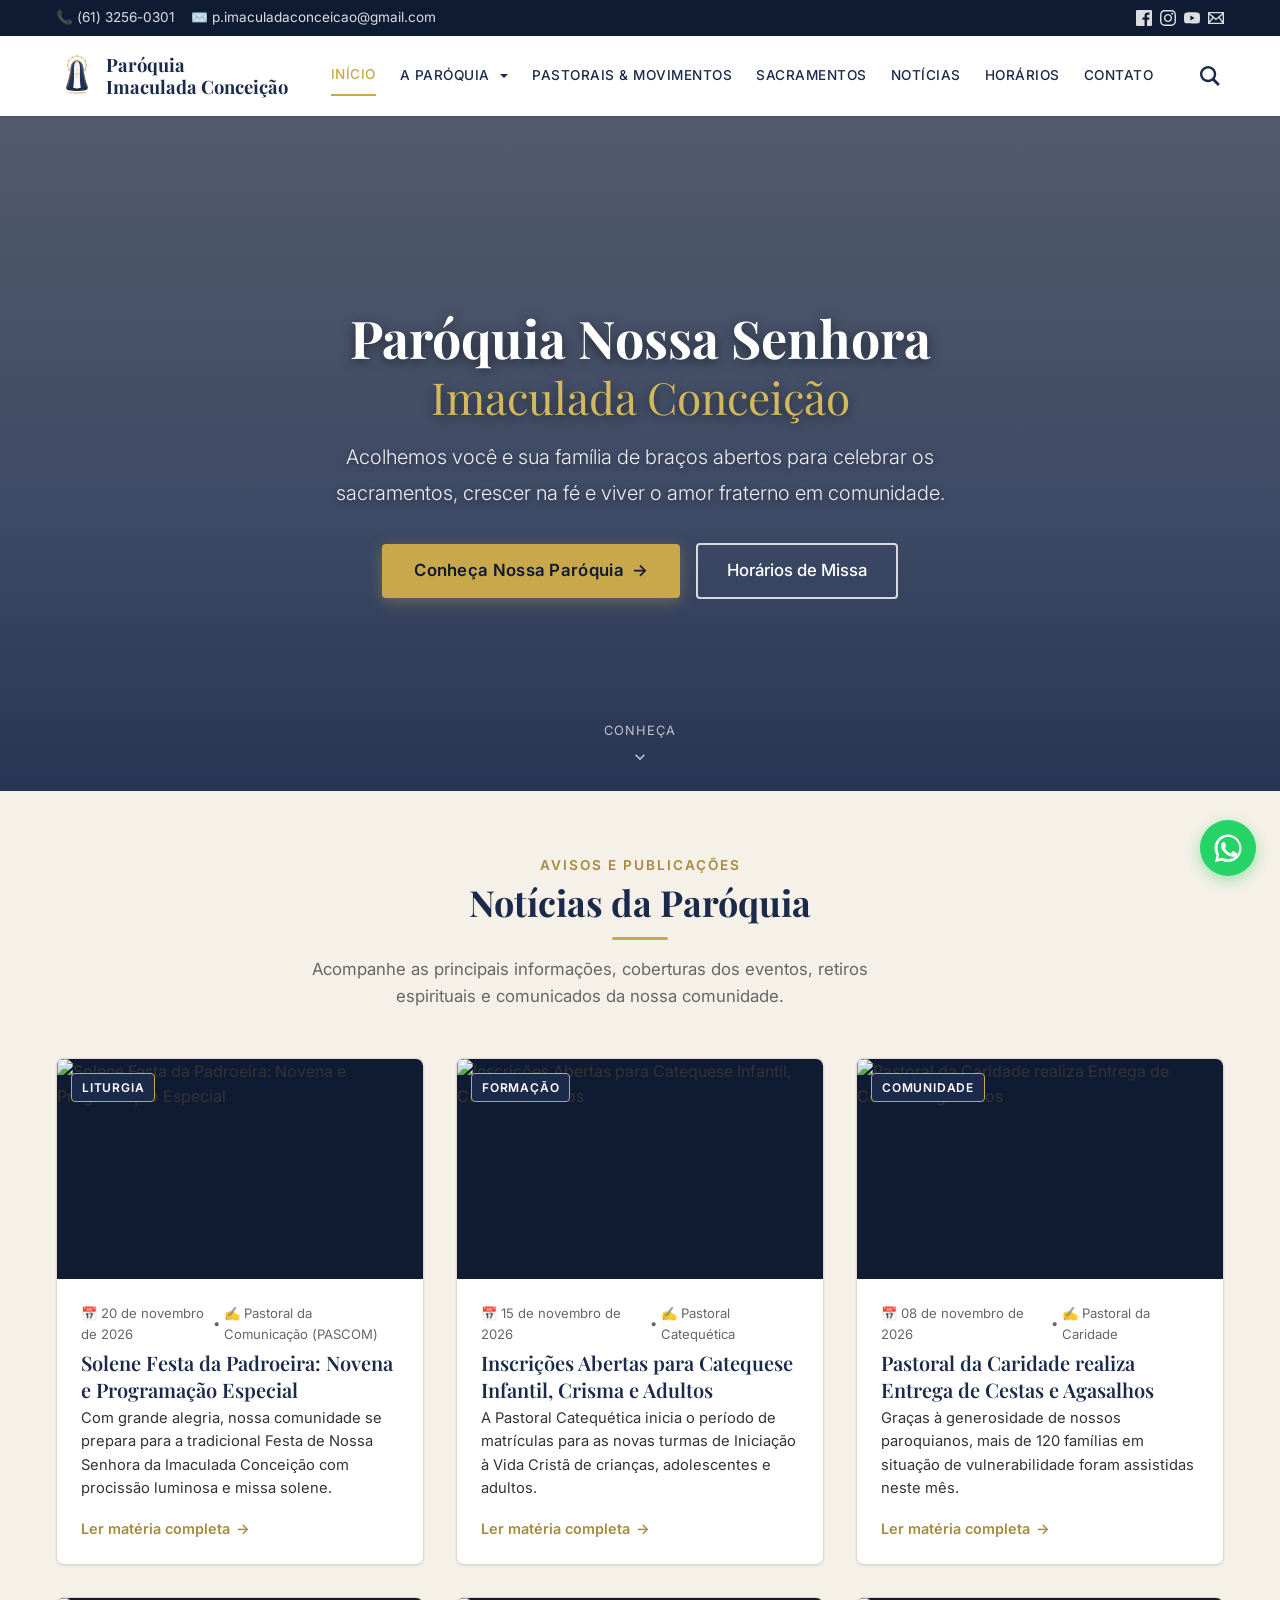
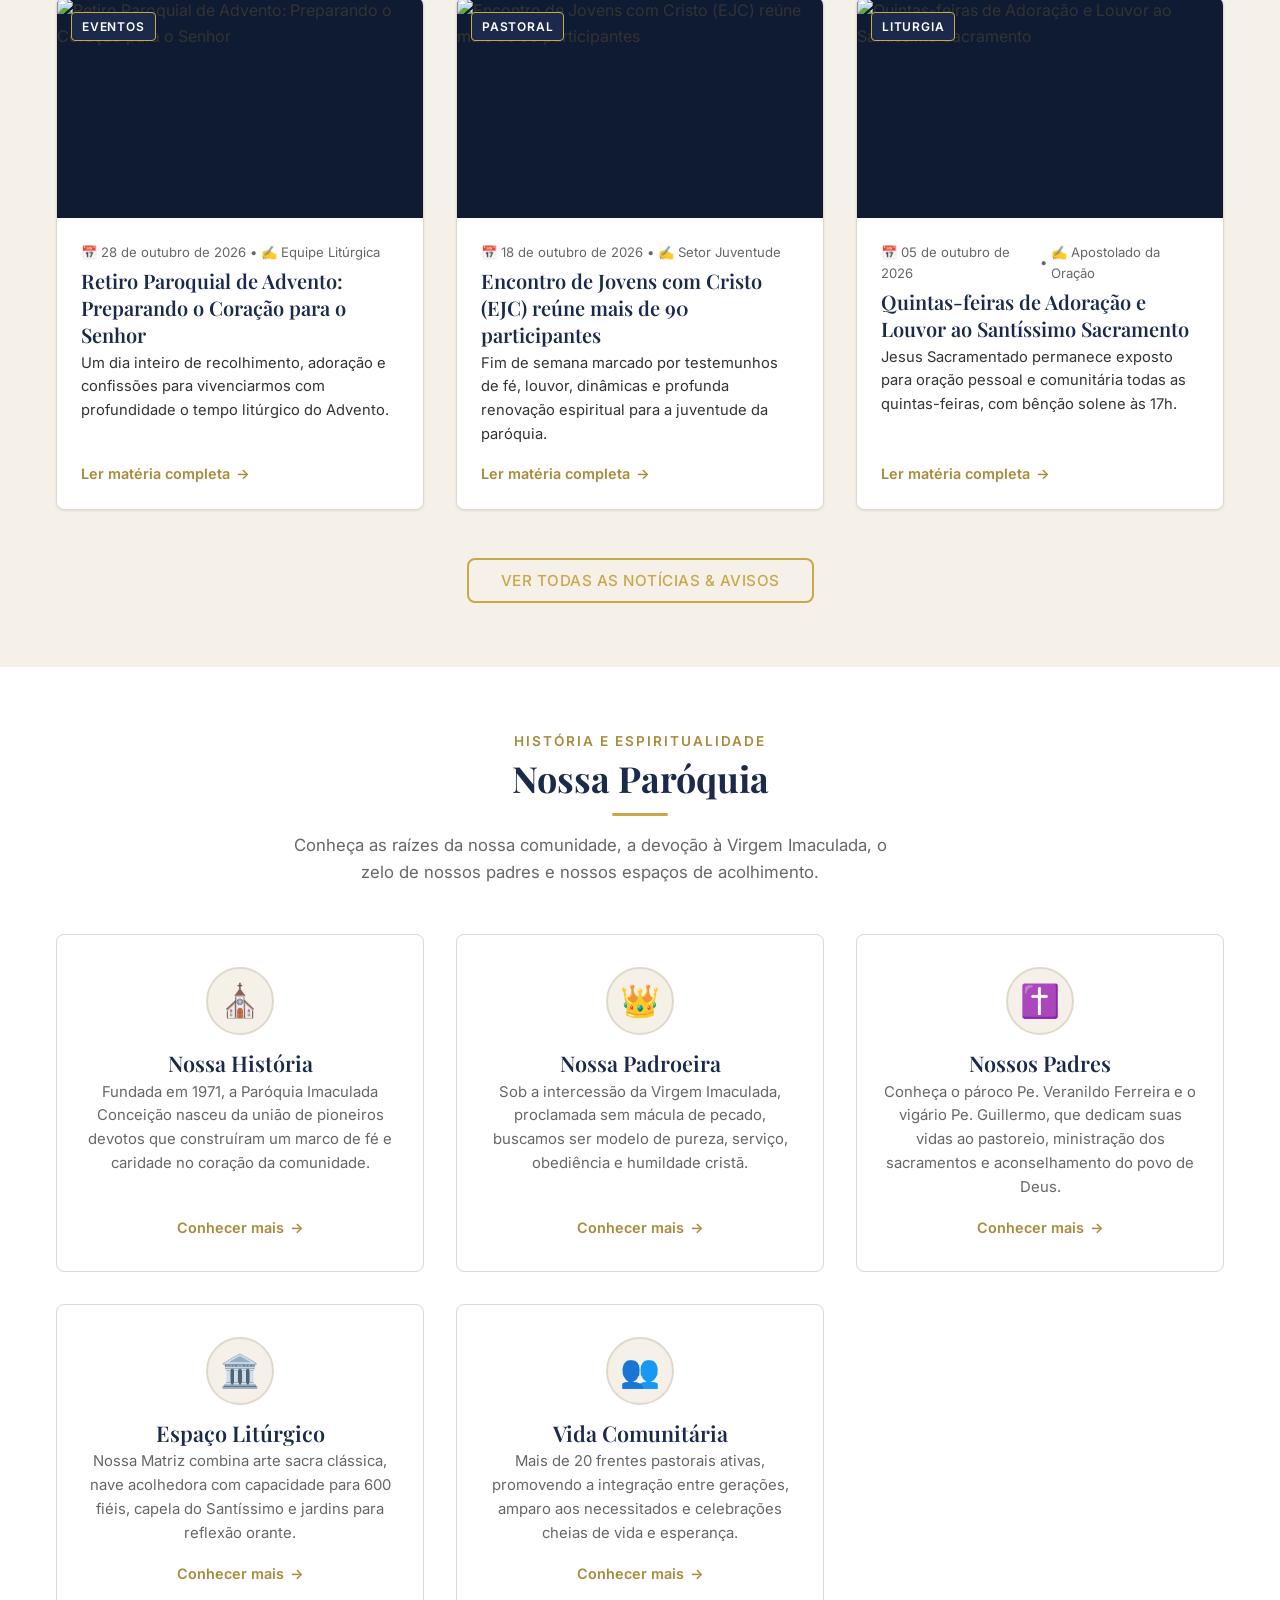
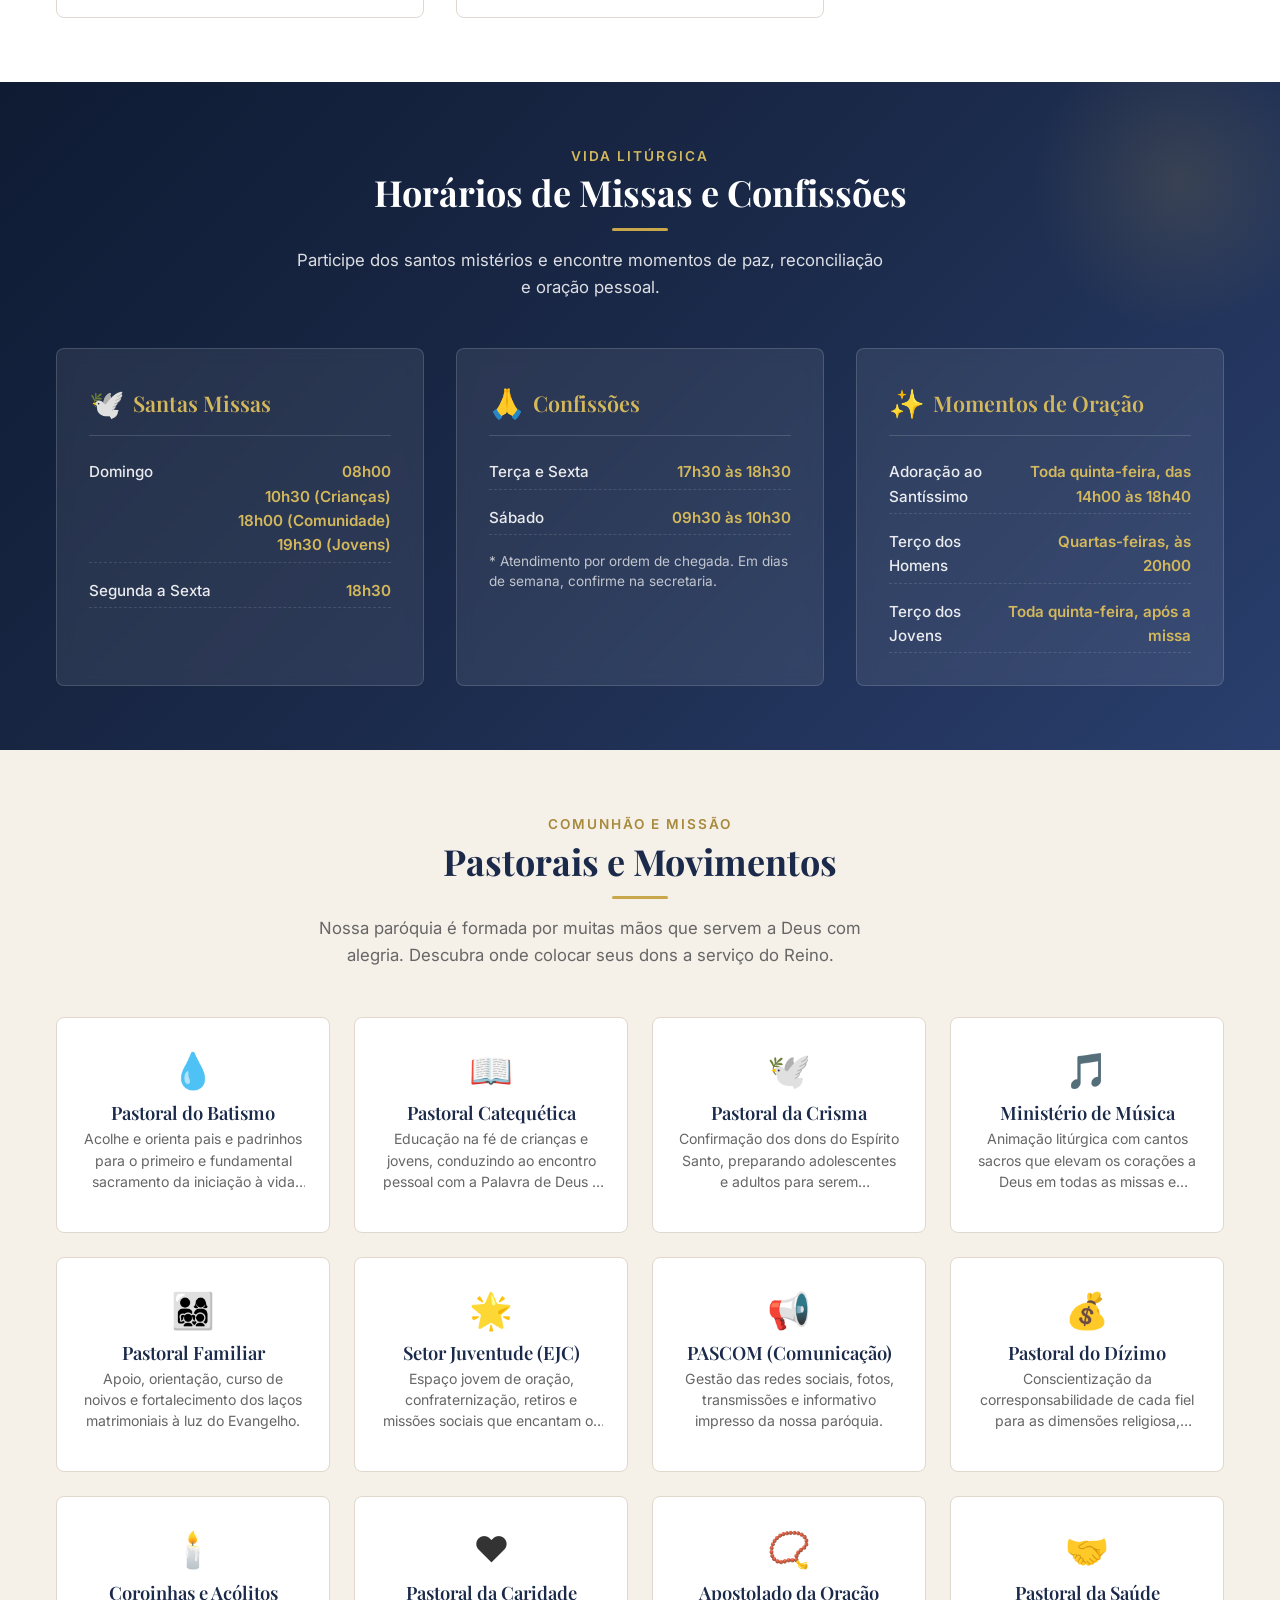
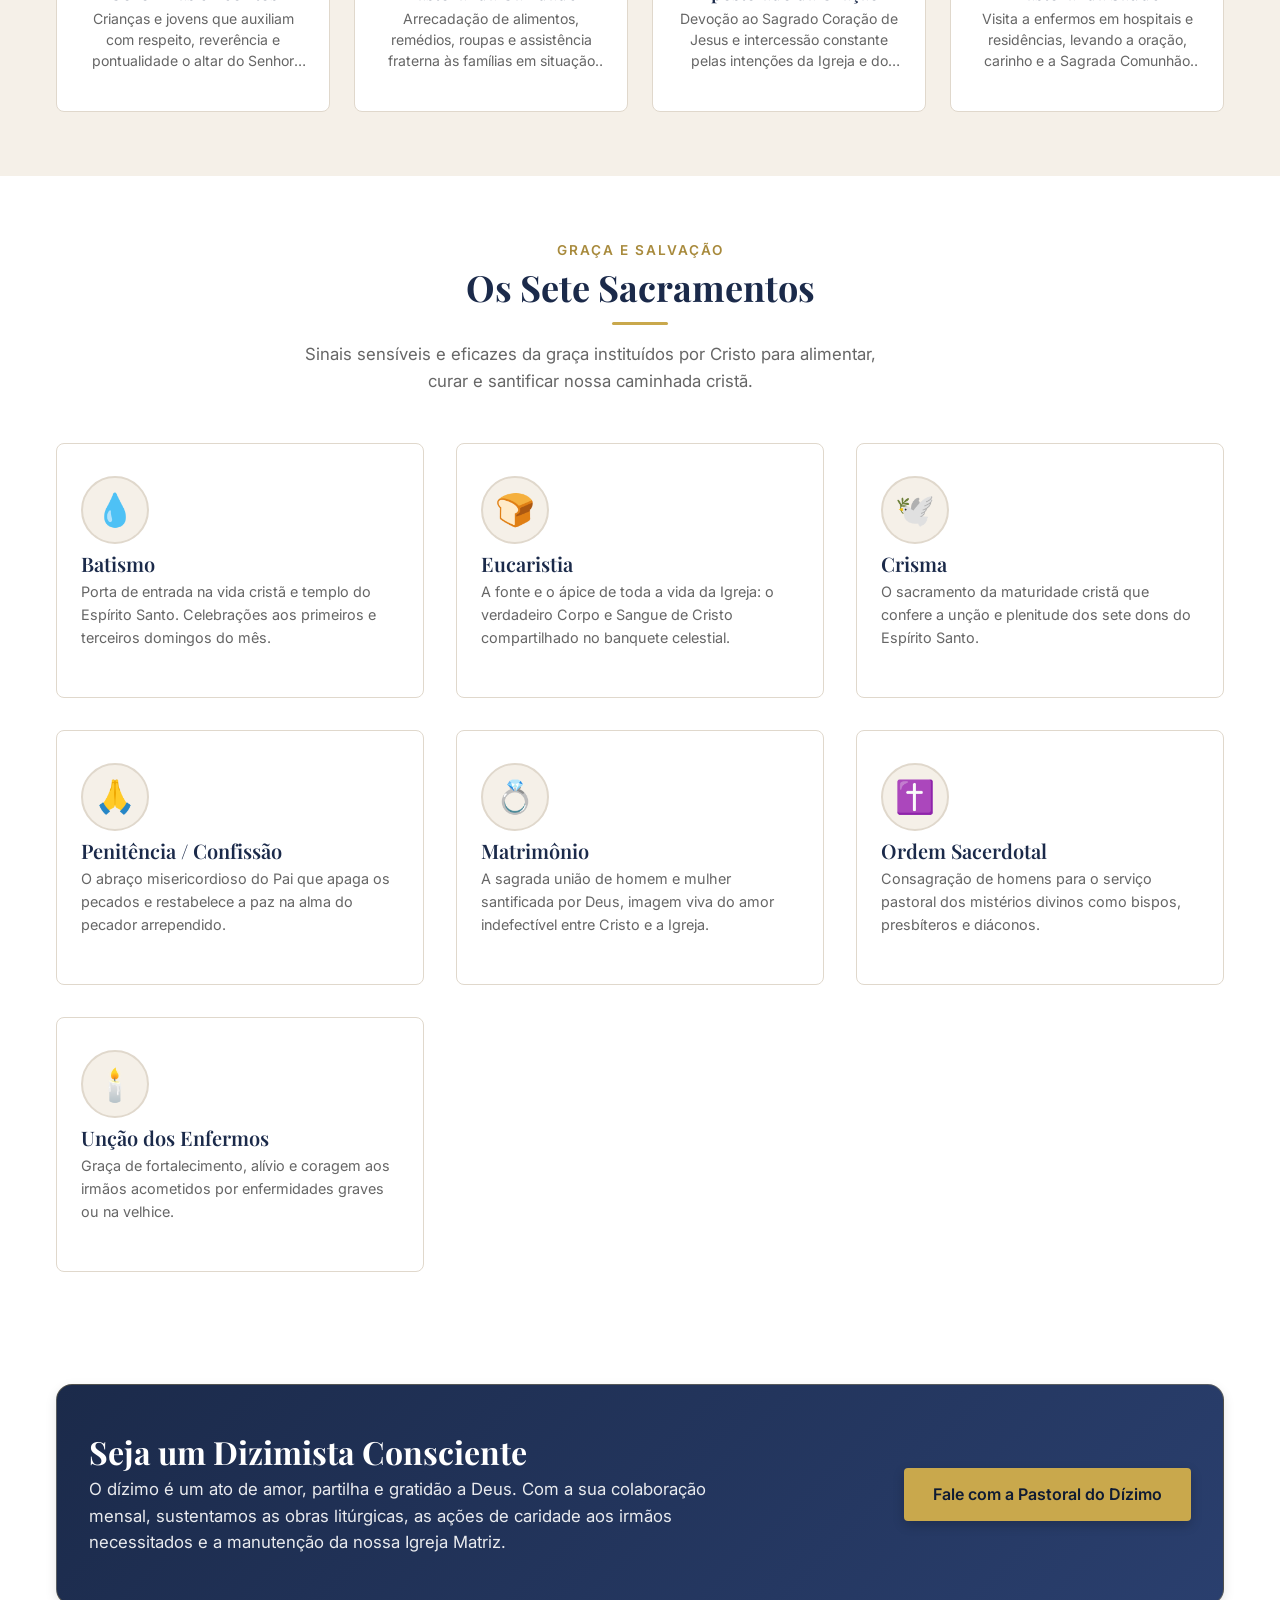
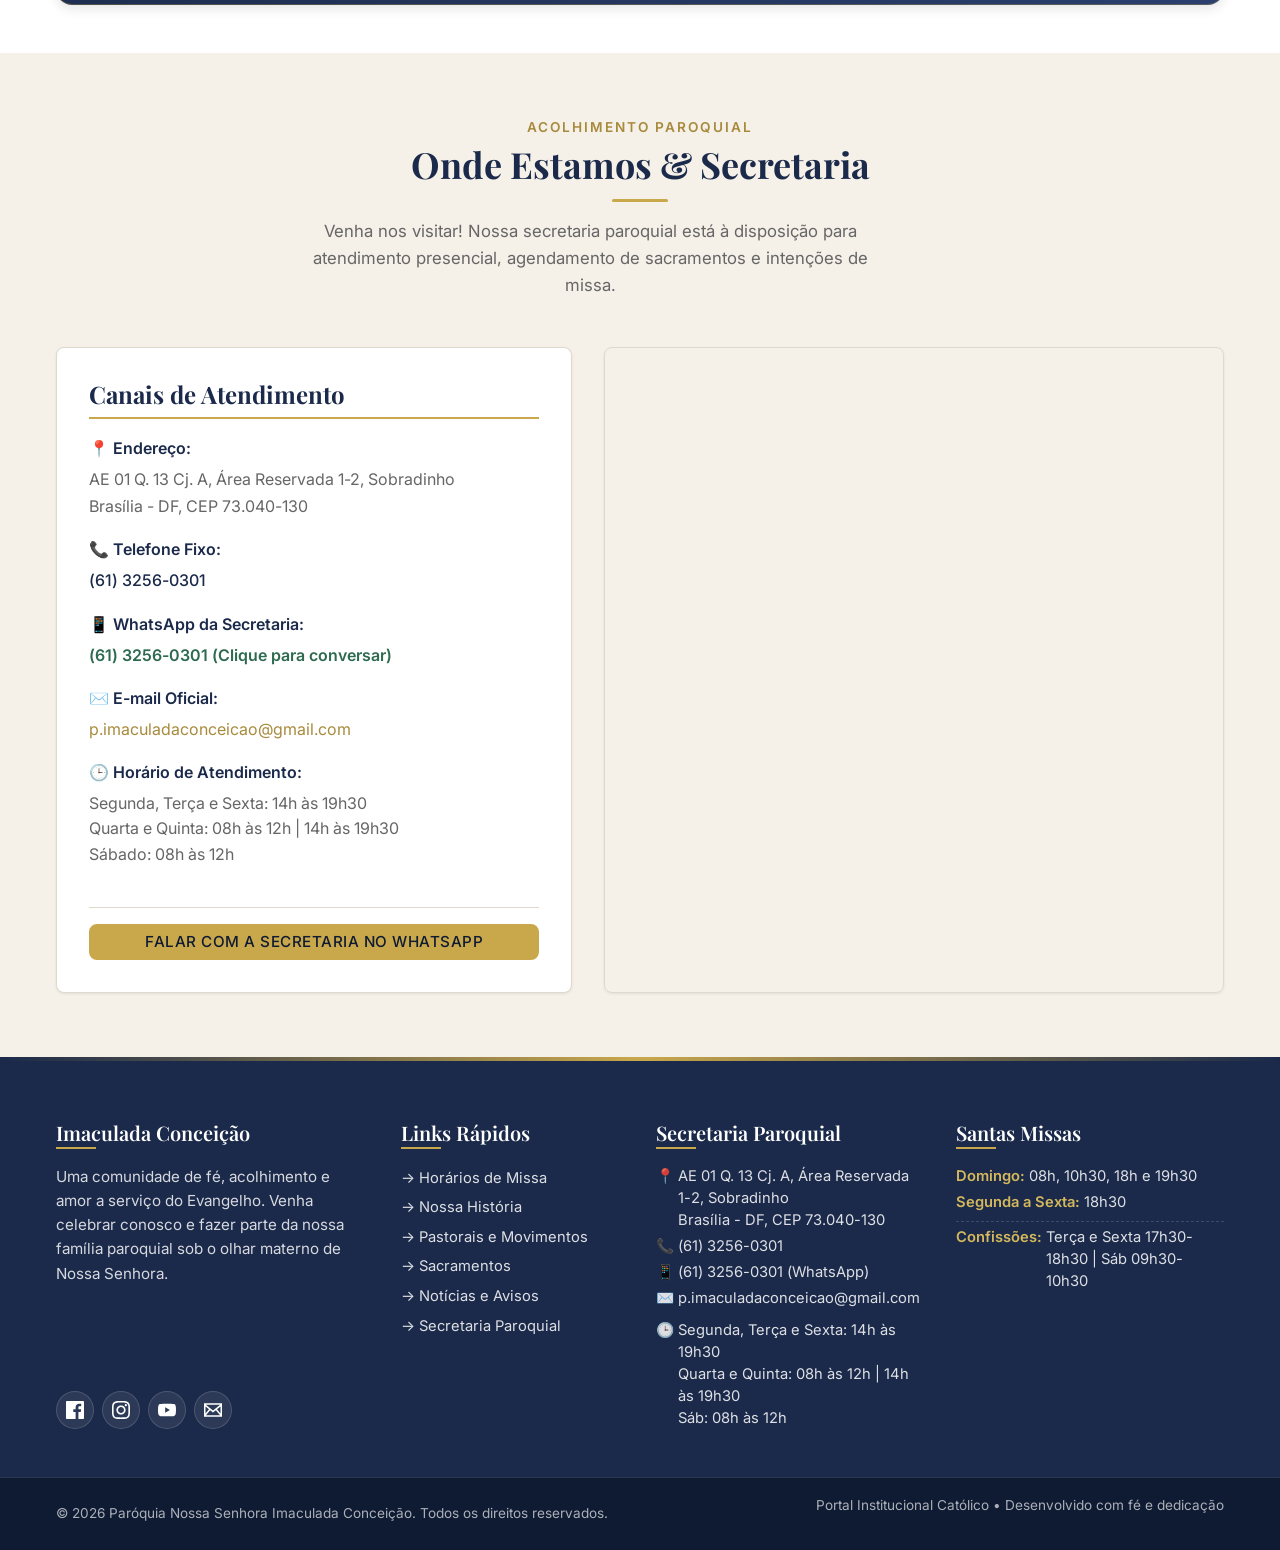
==== commit 7b9752fd: "Últimas correções de horários" ====
--- a/index.html
+++ b/index.html
@@ -374,8 +374,9 @@
               <div>
                 <p style="font-weight: 600; color: var(--color-primary); margin-bottom: 4px;">🕒 Horário de Atendimento:</p>
                 <p style="color: var(--color-text-light); line-height: 1.6;">
-                  Segunda a Sexta: 08h00 às 12h00 | 13h00 às 17h00<br>
-                  Sábado: 08h00 às 12h00
+                  Segunda, Terça e Sexta: 14h às 19h30<br>
+                  Quarta e Quinta: 08h às 12h | 14h às 19h30<br>
+                  Sábado: 08h às 12h
                 </p>
               </div>
             </div>
@@ -468,7 +469,7 @@
               </li>
               <li class="footer-col__item" style="margin-top: 6px;">
                 <span>🕒</span>
-                <span>Seg a Sex: 08h às 12h | 13h às 17h<br>Sáb: 08h às 12h</span>
+                <span>Segunda, Terça e Sexta: 14h às 19h30<br>Quarta e Quinta: 08h às 12h | 14h às 19h30<br>Sáb: 08h às 12h</span>
               </li>
             </ul>
           </div>
